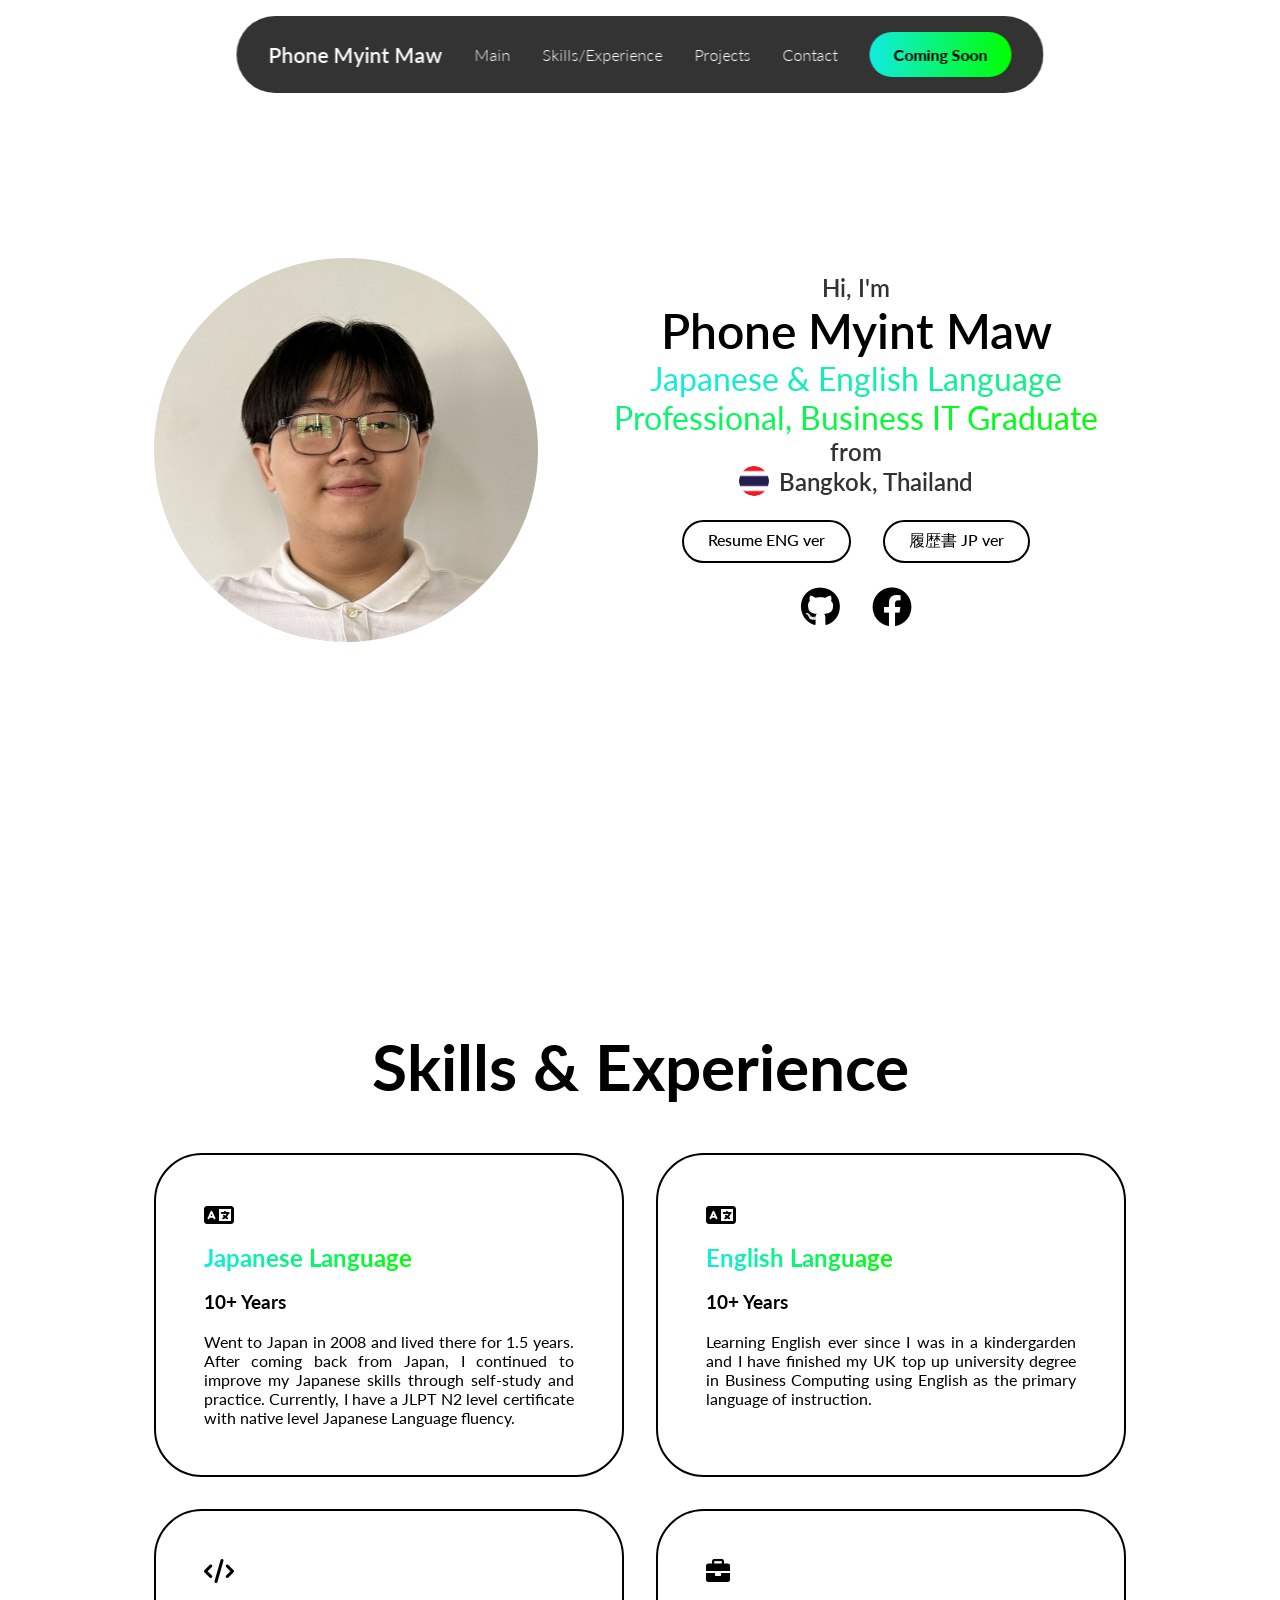
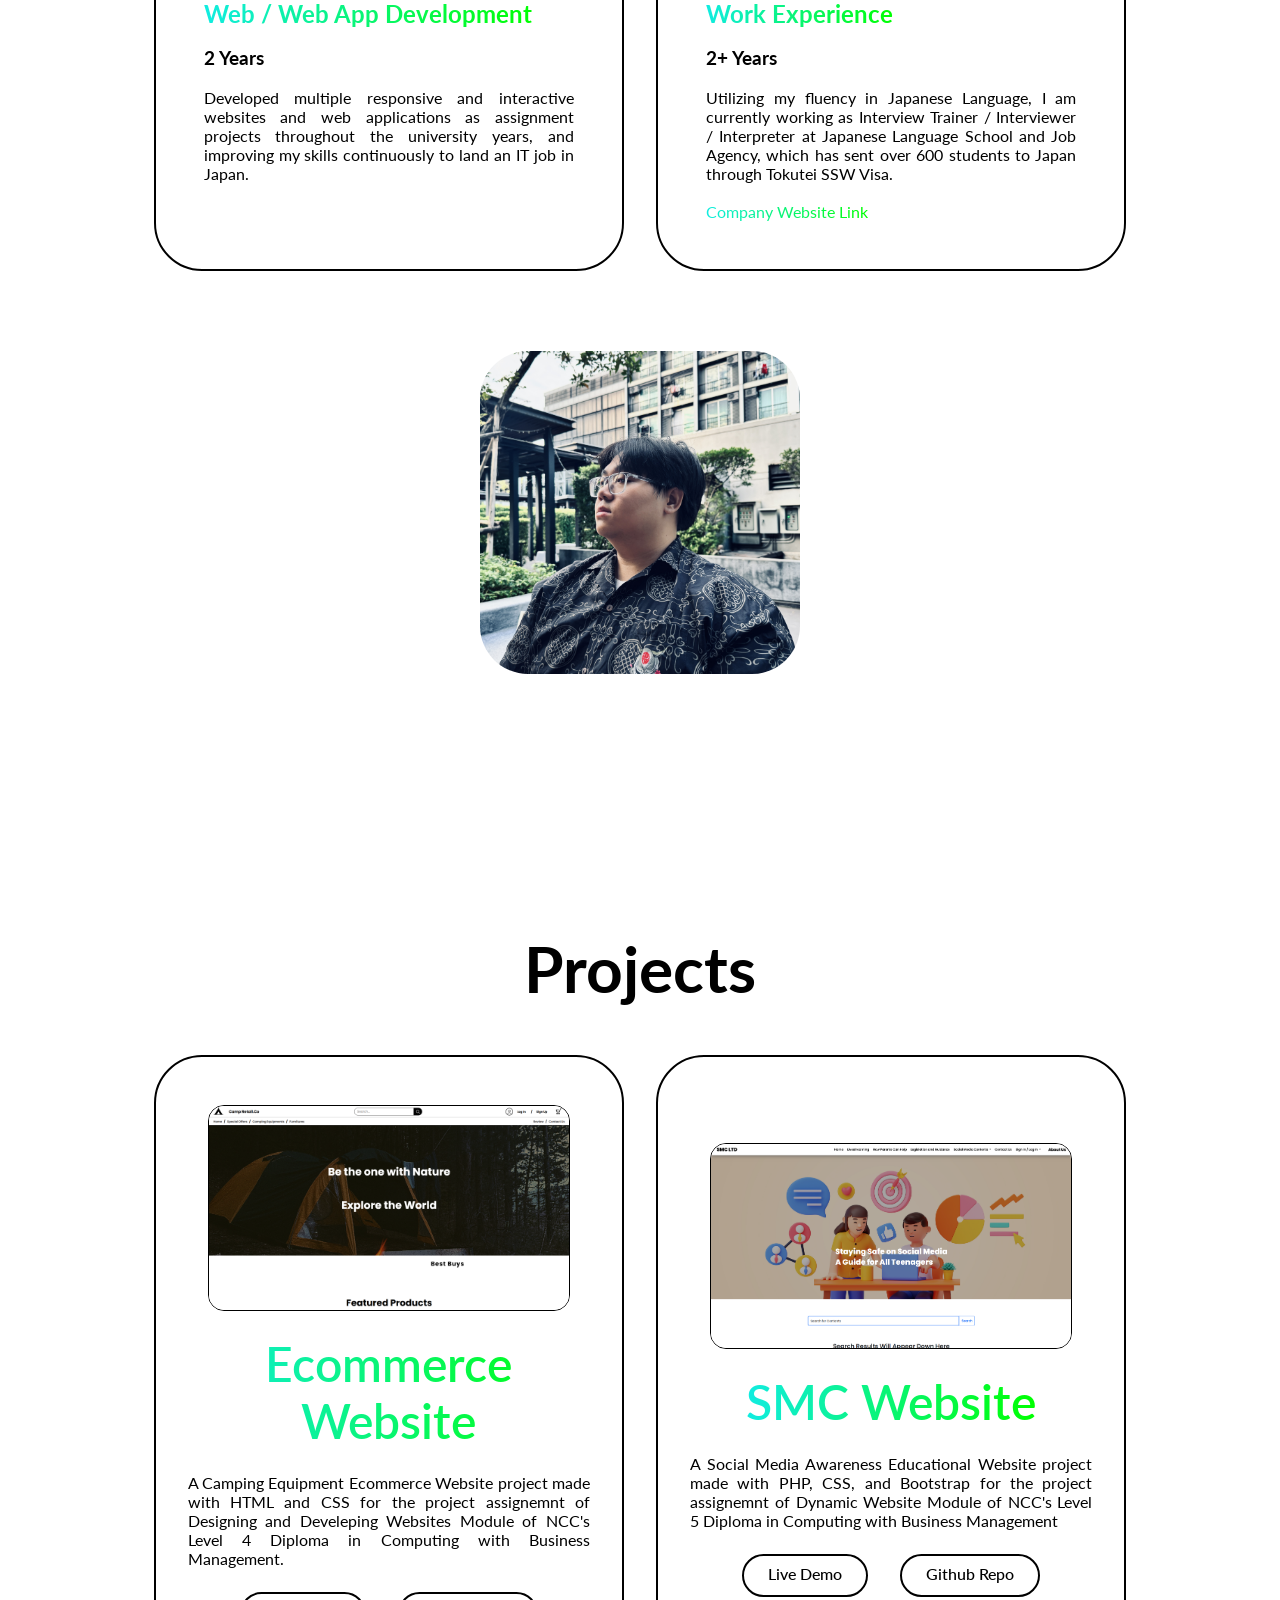
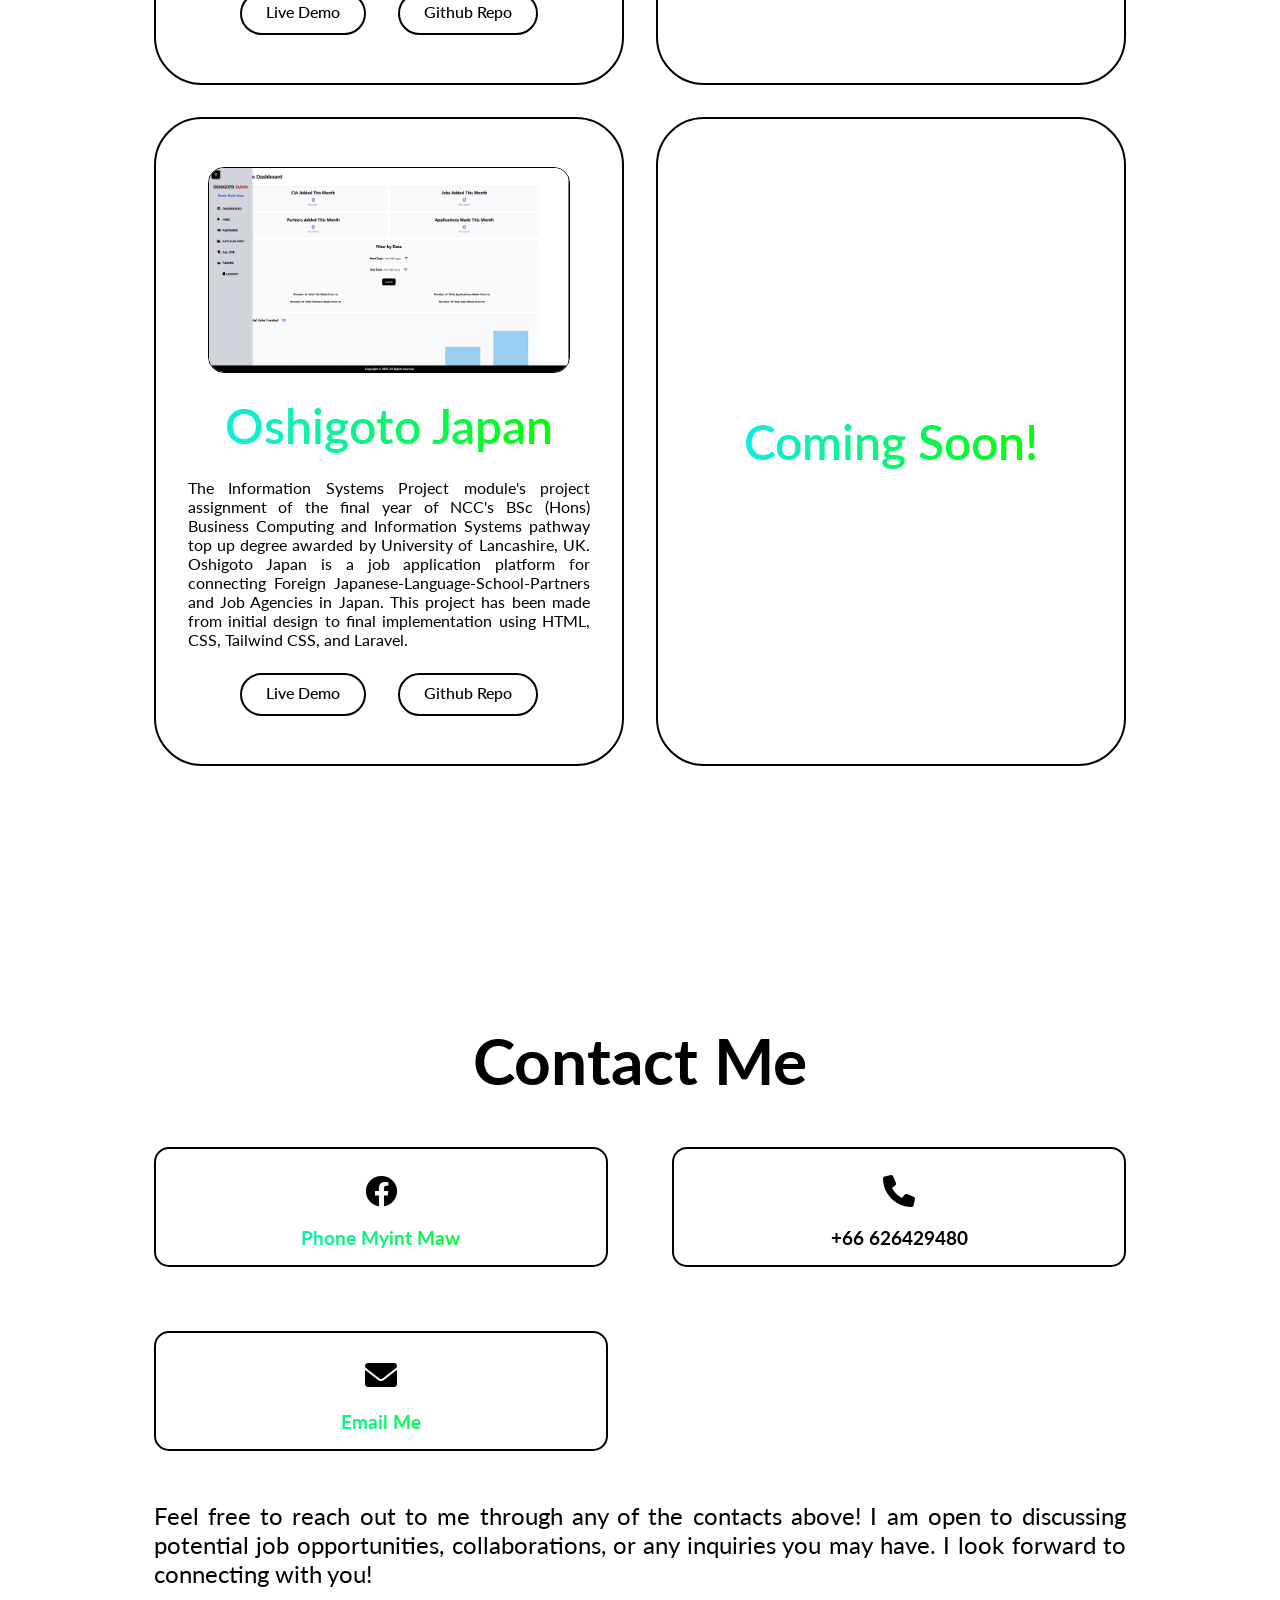
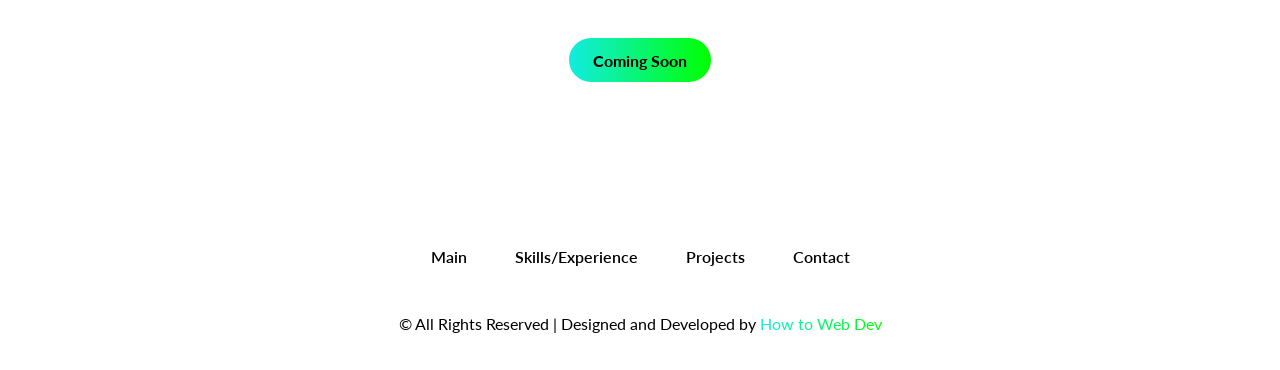
==== index.html @ 7dda53ed "new" ====
<!DOCTYPE html>
<html lang="en">

<head>
    <meta charset="UTF-8">
    <meta name="viewport" content="width=device-width, initial-scale=1.0">
    <title>Phone Myint Maw's Portfolio</title>
    <link rel="preconnect" href="https://fonts.googleapis.com">
    <link rel="preconnect" href="https://fonts.gstatic.com" crossorigin>
    <link
        href="https://fonts.googleapis.com/css2?family=Lato:ital,wght@0,100;0,300;0,400;0,700;0,900;1,100;1,300;1,400;1,700;1,900&display=swap"
        rel="stylesheet">
    <link rel="stylesheet" href="styles.css">
    <link rel="stylesheet" href="https://cdnjs.cloudflare.com/ajax/libs/font-awesome/6.0.0-beta3/css/all.min.css">
</head>

<body>

    <header class="header">
        <a href="" class="logo"><span>Phone Myint Maw</span></a>

        <ul class="nav-link">
            <li><a href="#main">Main</a></li>
            <li><a href="#experience">Skills/Experience</a></li>
            <li><a href="#projects">Projects</a></li>
            <li><a href="#contact">Contact</a></li>
        </ul>

        <i class="fa-solid fa-bars" id="menu-icon"></i>
        <button class="visit-btn">Coming Soon</button> <!-- Website Button -->
    </header>

    <section id="main" class="about">
        <div class="about-container">
            <img src="images/profile 1.JPEG" alt="">
            <div class="info-box">
                <div class="text">
                    <h3>Hi, I'm</h3>
                    <h1>Phone Myint Maw</h1>
                    <span>Japanese & English Language Professional, Business IT Graduate</span>
                    <h3>from</h3>
                    <div class="location">
                        <img src="images/thai flag.png" alt="Thai Flag">
                        <h3>Bangkok, Thailand</h3>
                    </div>
                </div>

                <div class="btn-group">
                    <a href="/resume/Phone Myint Maw CV ENG.pdf" target="_blank">
                        <div class="btn">Resume ENG ver</div>
                    </a>

                    <a href="/resume/Phone Myint Maw CV JP.pdf" target="_blank">
                        <div class="btn">履歴書 JP ver</div>
                    </a>
                </div>

                <div class="socials">
                    <a href="https://github.com/PhoneMyintMaw" target="_blank"><i class="fa-brands fa-github"></i></a>
                    <a href="https://www.facebook.com/phone.myint.maw" target="_blank"><i
                            class="fa-brands fa-facebook"></i></a>
                </div>
            </div>
        </div>
    </section>

    <section id="experience" class="experience">
        <h2 class="section-title">
            Skills & Experience
        </h2>
        <div class="experience-info">

            <div class="grid">
                <div class="grid-card">
                    <i class="fa-solid fa-language"></i>
                    <span>Japanese Language</span><br>
                    <h3>10+ Years</h3><br>
                    <p>Went to Japan in 2008 and lived there for 1.5 years. After coming back from Japan, I continued to
                        improve my Japanese skills through self-study and practice. Currently, I have a JLPT N2 level
                        certificate with native level Japanese Language fluency.</p>
                </div>
                <div class="grid-card">
                    <i class="fa-solid fa-language"></i>
                    <span>English Language</span><br>
                    <h3>10+ Years</h3><br>
                    <p>Learning English ever since I was in a kindergarden and I have finished my UK top up university
                        degree
                        in Business Computing using English as the primary language of instruction.</p>
                </div>
                <div class="grid-card">
                    <i class="fa-solid fa-code"></i>
                    <span>Web / Web App Development</span><br>
                    <h3>2 Years</h3><br>
                    <p>Developed multiple responsive and interactive websites and web applications as assignment
                        projects throughout the university years, and improving my skills continuously to land an IT job
                        in Japan.</p>
                </div>
                <div class="grid-card">
                    <i class="fa-solid fa-briefcase"></i>
                    <span>Work Experience</span><br>
                    <h3>2+ Years</h3><br>
                    <p> Utilizing my fluency in Japanese Language, I am currently working as Interview
                        Trainer / Interviewer / Interpreter at Japanese Language School and Job Agency, which has sent
                        over 600 students to Japan through Tokutei SSW Visa. <br><br>
                        <a class="link-gradient" href="https://jmts-mm.com/en/profile-e/staff-e/"
                            target="_blank">Company Website Link</a>
                    </p>
                </div>

            </div>


            <img src="images/profile 2.JPEG" alt="">


        </div>
    </section>

    <section id="projects" class="projects">
        <h2 class="section-title">
            Projects
        </h2>

        <div class="project-grid">
            <div class="project-card">
                <img src="images/websites/L4DCBM.png" alt="L4 DCBM Project">
                <h3>Ecommerce Website</h3>
                <p>
                    A Camping Equipment Ecommerce Website project made with HTML and CSS for the project assignemnt
                    of Designing and Develeping Websites Module of NCC's Level 4 Diploma in Computing with Business
                    Management.
                </p>
                <div class="btn-group">
                    <a class="btn" href="/camping" target="_blank">Live Demo</a>
                    <a class="btn link-black" href="https://github.com/PhonemyintMaw/SFU-L4-Camping-Equipment.git"
                        target="_blank">Github Repo</a>
                </div>
            </div>
            <div class="project-card">
                <img src="images/websites/L5DCBM.png" alt="">
                <h3>SMC Website</h3>
                <p>A Social Media Awareness Educational Website project made with PHP, CSS, and Bootstrap for the
                    project
                    assignemnt of Dynamic Website Module of NCC's Level 5 Diploma in Computing with
                    Business
                    Management</p>
                <div class="btn-group">
                    <a class="btn" href="/smc" target="_blank">Live Demo</a>
                    <a class="btn link-black" href="https://github.com/PhonemyintMaw/SFU-L5-SMC.git"
                        target="_blank">Github
                        Repo</a>
                </div>
            </div>
            <div class="project-card">
                <img src="images/websites/UCLANL61.png" alt="">
                <h3>Oshigoto Japan</h3>
                <p>The Information Systems Project module's project assignment of the final year of NCC's BSc (Hons)
                    Business Computing
                    and
                    Information Systems pathway top up
                    degree awarded by University of Lancashire, UK.
                    Oshigoto Japan is a job application platform for connecting Foreign
                    Japanese-Language-School-Partners and Job
                    Agencies in Japan.
                    This project has been made from initial design to
                    final implementation using HTML, CSS, Tailwind CSS, and Laravel.</p>
                <div class="btn-group">
                    <a class="btn" href="/oshigoto" target="_blank">Live Demo</a>
                    <a class="btn link-black" href="https://github.com/PhonemyintMaw/UCLAN-L6-Laravel---Oshigoto.git"
                        target="_blank">Github Repo</a>
                </div>
            </div>


            <!-- Placeholder for future projects -->
            <div class="project-card">
                <h3>Coming Soon!</h3>

            </div>
        </div>

    </section>



    <section id="contact" class="contact">

        <h2 class="section-title">Contact Me</h2>

        <div class="contact-section">

            <a class="contact-card" href="https://www.facebook.com/phone.myint.maw" target="_blank">
                <div class="contact-card-upper">
                    <i class="fa-brands fa-facebook"></i>
                </div>

                <div class="link-gradient contact-card-lower">
                    <h3>Phone Myint Maw</h3>
                </div>
            </a>

            <div class="contact-card">
                <div class="contact-card-upper">
                    <i class="fa-solid fa-phone "></i>
                </div>
                <div class="contact-card-lower">
                    <h3>+66 626429480</h3>
                </div>
            </div>

            <a class="contact-card" href="email.html">
                <div>
                    <div class="contact-card-upper">
                        <i class="fa-solid fa-envelope"></i>
                    </div>

                    <div class="link-gradient contact-card-lower">
                        <h3>Email Me</h3>
                    </div>
                </div>
            </a>

        </div>

        <div class="contact-moreinfo">

            <p>Feel free to reach out to me through any of the contacts above! I am open to discussing
                potential job opportunities, collaborations, or any inquiries you may have. I look forward to
                connecting with you!</p>

            <button class="visit-btn">Coming Soon</button> <!-- Wesite Button -->
        </div>



    </section>



    <footer>
        <ul>
            <li><a href="#main">Main</a></li>
            <li><a href="#experience">Skills/Experience</a></li>
            <li><a href="#projects">Projects</a></li>
            <li><a href="#contact">Contact</a></li>
        </ul>

        <p class="copyright">
            © All Rights Reserved | Designed and Developed by
            <a class="link-gradient" href="https://youtu.be/NWZQkwXtHJo?si=r0a_pBISPK3tS9-r" target="_blank">How to Web
                Dev</a>
        </p>
    </footer>

    <script src="index.js"></script>

</body>

</html>
---- styles.css ----
* {
    margin: 0;
    padding: 0;
    font-family: lato;
    box-sizing: border-box;
    text-decoration: none;
    scroll-behavior: smooth;
    list-style: none;
}

p {
    text-align: justify;
}

/* HEAD */

header {
    position: fixed;
    top: 1rem;
    left: 50%;
    transform: translateX(-50%);
    display: flex;
    align-items: center;
    gap: 5rem;
    justify-content: center;
    background-color: rgba(0, 0, 0, 0.8);
    backdrop-filter: blur(8px);
    color: white;
    padding: 0.5rem 1.5rem;
    border-radius: 3rem;
    z-index: 1000;
}

.logo {
    color: white;
    font-size: 1.3rem;
    font-weight: 600;
    text-wrap: nowrap;
    transition: 0.3s ease-in-out;
}

.logo:hover {
    transform: scale(1.1);
}

.nav-link {
    display: flex;
    gap: 2rem;
}

ul li a {
    position: relative;
    color: white;
    font-weight: 300;
}

ul li a::before {
    position: absolute;
    content: ' ';
    width: 0;
    left: 0;
    height: 5px;
    top: 25px;
    border-radius: 1rem;
    transition: 0.3s ease-in-out;
    background: linear-gradient(to right, rgb(17, 236, 225), rgb(0, 255, 0));
}

ul li a:hover::before {
    width: 100%;
}

.visit-btn {
    background: linear-gradient(to right, rgb(17, 236, 225), rgb(0, 255, 0));
    color: rgb(0, 0, 0);
    padding: 0.8rem 1.5rem;
    border-radius: 3rem;
    font-weight: bold;
    border: none;
    font-size: 1rem;
    cursor: pointer;
    text-wrap: nowrap;
    transition: 0.3s ease-in-out;
}

.visit-btn:hover {
    background: linear-gradient(to right, rgb(0, 255, 0), rgb(17, 236, 225));
    transform: scale(1.03);
}

#menu-icon {
    font-size: 2rem;
    display: none;
}

/* SECTIONS */

section {
    min-height: 100vh;
    padding: 8rem 12%;
    width: 100%;
    position: relative;
}

.about {
    display: flex;
    align-items: center;
    justify-content: center;
}

.about .about-container {
    display: flex;
    align-items: center;
    justify-content: center;
    gap: 10rem;
}

.about img {
    width: 30vw;
    border-radius: 50%;
}

.info-box {
    display: flex;
    flex-direction: column;
    text-align: center;
    align-items: center;
    justify-content: center;
    gap: 1.5rem;
}

.info-box h3 {
    font-size: 1.5rem;
    font-weight: 600;
    opacity: 0.8;
}

.info-box h1 {
    font-size: 3rem;
    font-weight: 600;
}

.info-box span {
    background: linear-gradient(to right, rgb(17, 236, 225), rgb(0, 255, 0));
    background-clip: text;
    color: transparent;
    font-size: 2rem;
}

.btn-group {
    display: flex;
    gap: 2rem;
    align-items: center;
}

.btn {
    color: black;
    border-radius: 3rem;
    padding: 0.5rem 1.5rem;
    border: 2px solid rgb(0, 0, 0);
    cursor: pointer;
    font-weight: 500;
    text-wrap: nowrap;
    transition: 0.2s ease-in-out;
    height: 43px;
}

.btn:hover {
    background-color: black;
    color: white;
}

.socials {
    display: flex;
    gap: 2rem;
}

.socials a {
    color: black;
}

.socials i {
    font-size: 2.5rem;
    cursor: pointer;
    transition: 0.2s ease-in-out;
}

.socials i:hover {
    transform: scale(1.2);
}

.section-title {
    text-align: center;
    font-size: 4rem;
    font-weight: bold;
    margin-bottom: 3rem;
}

.experience-info {
    display: flex;
    align-items: center;
    justify-content: center;
    gap: 5rem;
}

.experience img {
    width: 25vw;
    border-radius: 3rem;
}

.grid {
    display: grid;
    grid-template-columns: repeat(2, 1fr);
    gap: 2rem;
}

.grid-card {
    border: 2px solid black;
    border-radius: 3rem;
    padding: 3rem;
    display: flex;
    flex-direction: column;
    align-items: baseline;
    justify-content: left;
    cursor: pointer;
    transition: 0.3s ease-in-out;
}

.grid-card:hover {
    transform: scale(1.02);
    background-color: black;
    color: white;
}

.grid-card i {
    font-size: 1.5rem;
    margin-bottom: 1rem;
}

.grid-card span {
    font-size: 1.5rem;
    font-weight: bold;
    background: linear-gradient(to right, rgb(17, 236, 225), rgb(0, 255, 0));
    background-clip: text;
    color: transparent;
}

/* Projects */

.link-black {
    color: black;
}

.project-grid {
    display: grid;
    grid-template-columns: repeat(auto-fit, minmax(400px, 1fr));
    gap: 2rem;
}

.project-card {
    padding: 3rem 2rem;
    display: flex;
    flex-direction: column;
    align-items: center;
    justify-content: center;
    text-align: center;
    gap: 1.5rem;
    border: 2px solid black;
    border-radius: 3rem;
    cursor: pointer;
    transition: 0.3s ease-in-out;
}

.project-card:hover,
.contact-card:hover {
    transform: translateY(-10px) scale(1.02);
    background-color: black;
    color: white;
}

.project-card img {
    width: 21vw;
    border-radius: 1rem;
    border: 1px solid black;
    transition: 0.3s ease-in-out;
}

.project-card .btn {
    color: black;
}

.project-card:hover .btn,
.project-card:hover .btn-group a {
    border: 2px solid white;
    color: white;
}

.project-card:hover .btn:hover,
.project-card:hover .btn-group a:hover {
    border: 2px solid white;
    background-color: white;
    color: black;
}

.project-card:hover img:hover {
    transform: scale(1.1);
}

.project-card h3 {
    font-size: 3rem;
    font-weight: 600;
    background: linear-gradient(to right, rgb(17, 236, 225), rgb(0, 255, 0));
    background-clip: text;
    color: transparent;
}

/* Contact */

.contact-section {
    display: grid;
    grid-template-columns: repeat(auto-fit, minmax(300px, 1fr));
    align-items: center;
    justify-content: center;
    gap: 4rem;
    margin-bottom: 50px;
}

.contact-card {
    border: 2px solid black;
    border-radius: 15px;
    padding: 1rem 4rem;
    cursor: pointer;
    transition: 0.3s ease-in-out;
    color: black;
}

.contact-card i {
    font-size: 2rem;
    padding: 10px;
    margin-bottom: 10px;

}

.contact-card a:hover {
    text-decoration: none;
}

.contact-card-upper,
.contact-card-lower {
    display: flex;
    align-items: center;
    justify-content: center;
    gap: 10px;
}

.contact-moreinfo {
    display: flex;
    flex-direction: column;
    justify-content: center;
    align-items: center;
    font-size: 1.5rem;
}

.contact-moreinfo p {
    margin-bottom: 50px;
}

.location {
    display: flex;
    align-items: center;
    justify-content: center;
    gap: 10px;
}

.location img {
    width: 30px;
}

/* FOOTER */

footer {
    bottom: 0;
    left: 0;
    height: 10rem;
    width: 100%;
    display: flex;
    flex-direction: column;
    gap: 1rem;
    align-items: center;
    justify-content: center;
}

footer ul {
    display: flex;
    gap: 3rem;
    align-items: center;
}

footer ul li a {
    color: black;
    font-weight: 600;
}

.copyright {
    font-size: 300;
    margin-top: 2rem;
}

.project-card a {
    color: black
}

.link-gradient {
    background: linear-gradient(to right, rgb(17, 236, 225), rgb(0, 255, 0));
    background-clip: text;
    color: transparent;
}

.link-gradient:hover {
    text-decoration: underline;
}

/* SCROLLBAR */

::-webkit-scrollbar {
    width: 20px;
}

::-webkit-scrollbar-thumb {
    background: linear-gradient(to bottom, rgb(17, 236, 225), rgb(0, 255, 0));
}



/* Responsiveness */

@media (max-width: 1280px) {
    header {
        padding: 1rem 2rem;
        gap: 2rem;
    }

    .about .about-container {
        gap: 3rem;
    }

    .experience-info {
        flex-direction: column;
    }

    .input-box input {
        padding: 2rem 5rem;
        font-size: 2.5rem;
    }

    .input input::placeholder {
        font-size: 2.5rem;
    }

    .input-box i {
        font-size: 2.5rem;
    }

    .project-card img {
        width: 90%;

    }
}

@media (max-width: 768px) {
    header {
        gap: 1rem;
        padding: 1rem 1rem;
    }

    header .logo {
        font-size: 1rem;
    }

    header .visit-btn {
        display: none;
    }

    .about-container {
        flex-direction: column;
    }

    .input-box input {
        padding: 1rem 2rem;
        font-size: 2rem;
    }

    .input-box input::placeholder {
        font-size: 1.5rem;
    }

    .input-box i {
        display: none;
    }

    .grid {
        grid-template-columns: repeat(1, 1fr);
    }

    .experience-info img {
        width: 70vw;
    }
}

@media (max-width: 600px) {
    header #menu-icon {
        display: block;
    }

    .nav-link {
        position: absolute;
        top: 100%;
        margin-top: 1rem;
        width: 100%;
        padding: 1rem;
        color: white;
        display: flex;
        flex-direction: column;
        text-align: center;
        background: rgba(0, 0, 0, 0.9);
        border-radius: 3rem;
        display: none;
    }

    .nav-link li {
        margin-top: 1.5rem;
        padding: 1rem;
    }

    .active {
        display: block;
    }

    header {
        padding: 1rem 5rem;
    }

    header .logo {
        font-size: 1.5rem;
    }

    .about-container img {
        width: 80vw;
    }

    .input-box input {
        padding: 0.5rem 3rem;
        width: 80%;
        font-size: 1.5rem;
    }

    .input-box input::placeholder {
        font-size: 1.5rem;
    }

    footer ul {
        gap: 1rem;
    }
}
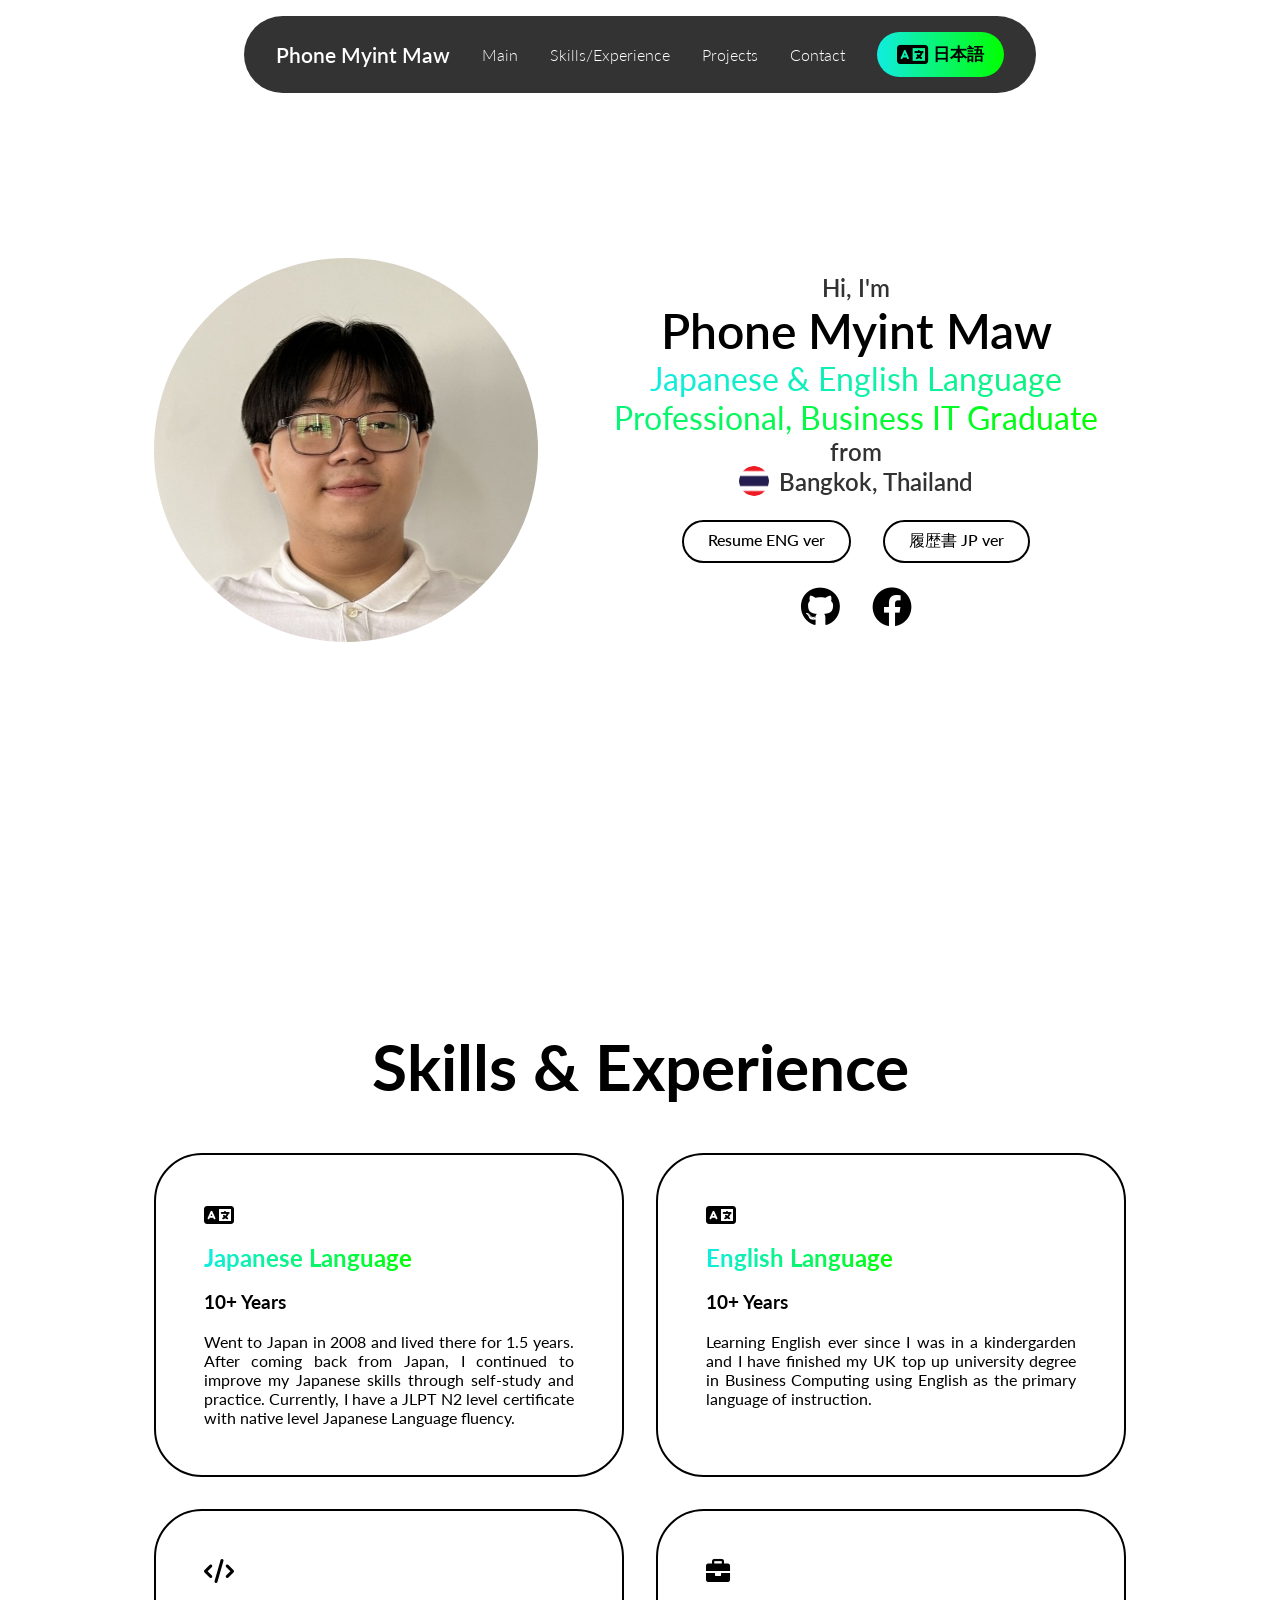
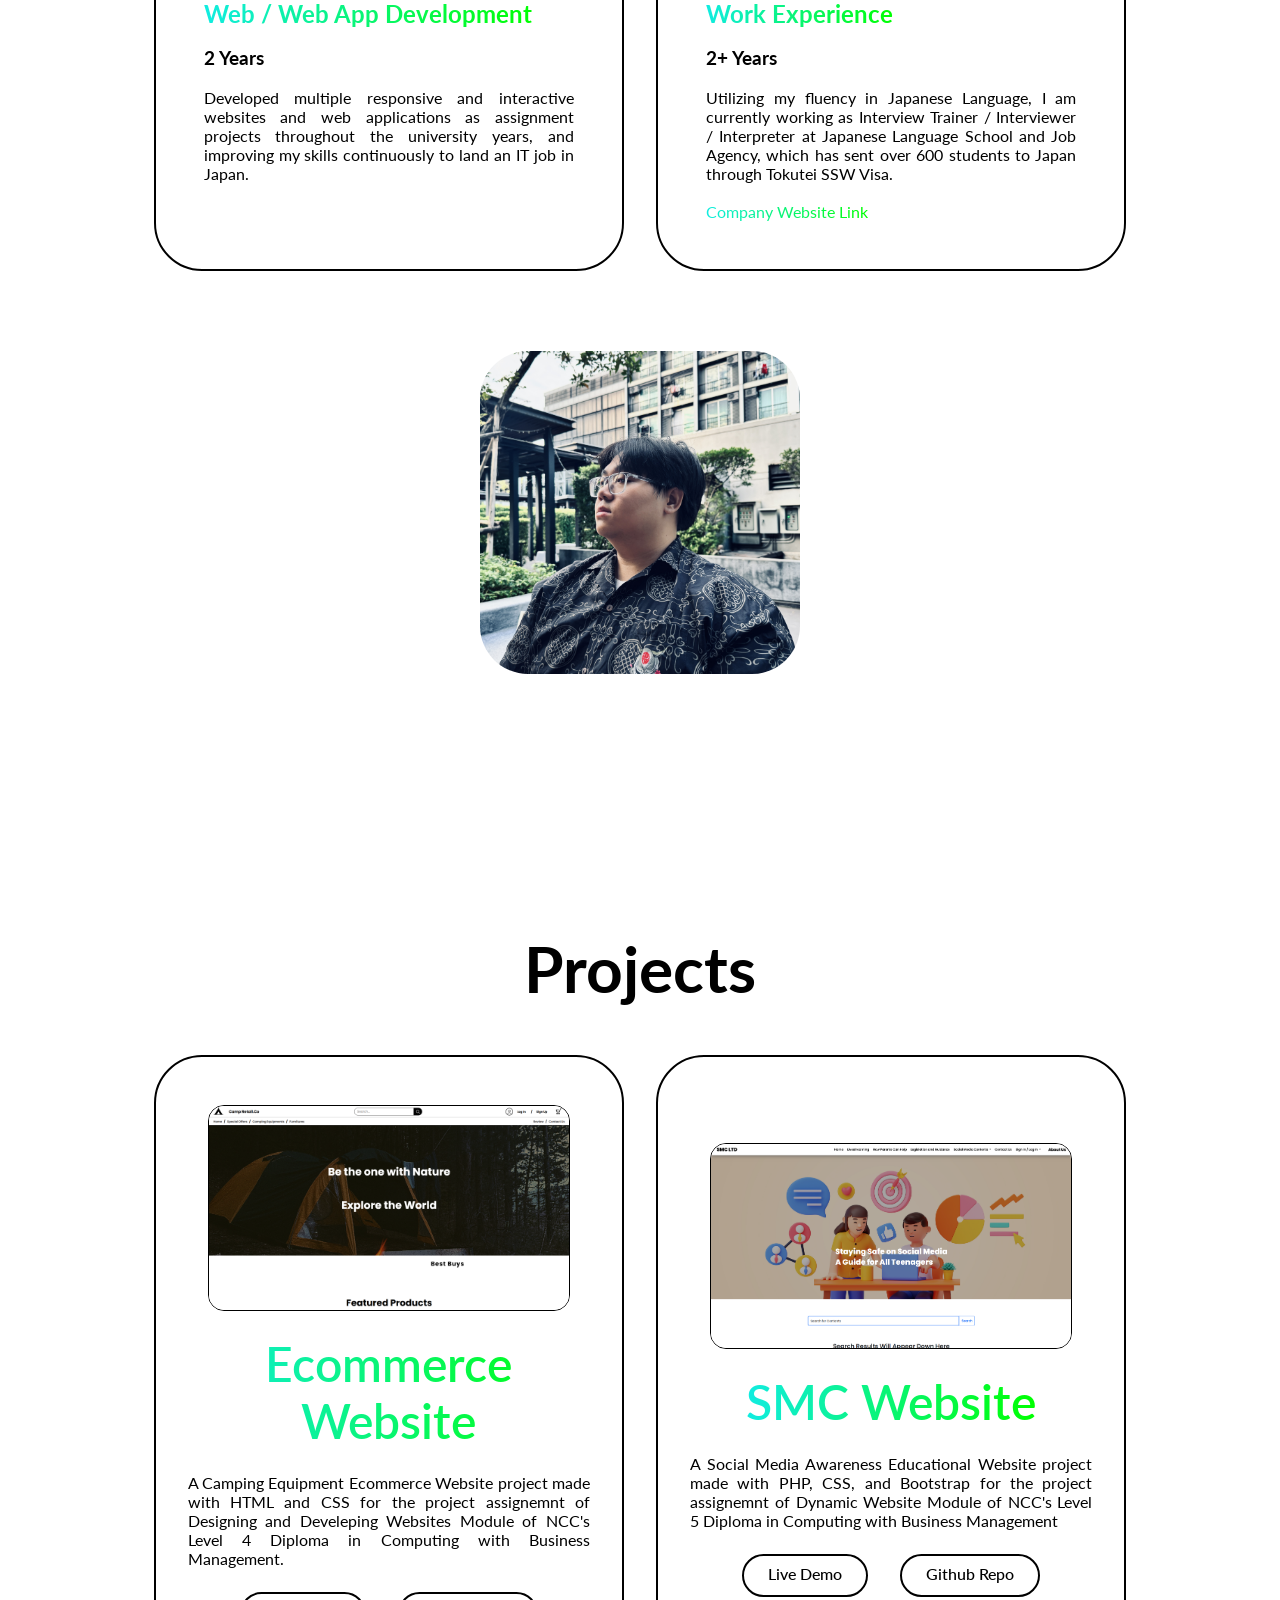
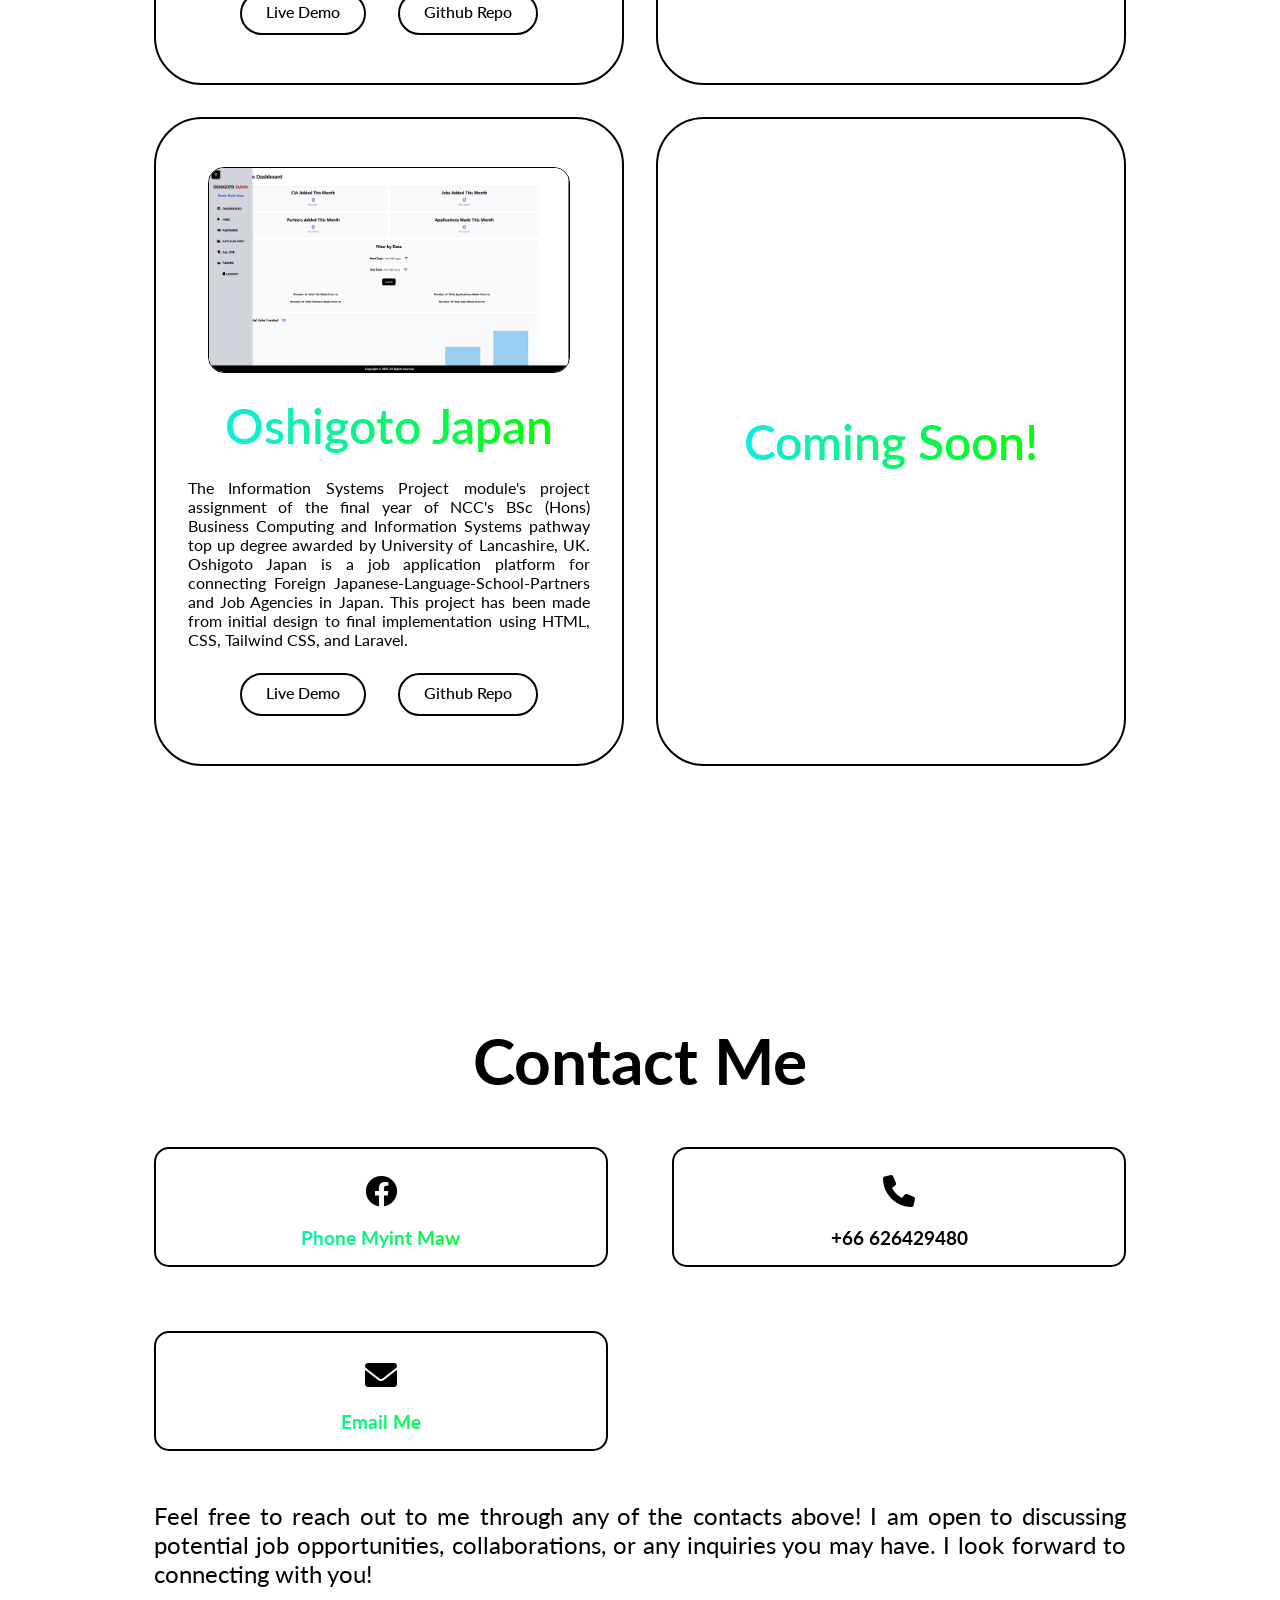
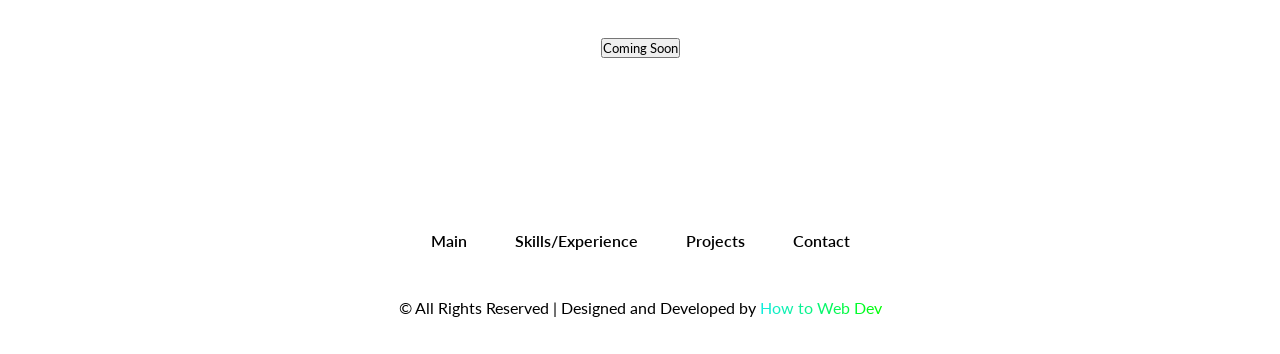
==== commit 7cd0993b: "new" ====
--- a/index.html
+++ b/index.html
@@ -10,7 +10,7 @@
     <link
         href="https://fonts.googleapis.com/css2?family=Lato:ital,wght@0,100;0,300;0,400;0,700;0,900;1,100;1,300;1,400;1,700;1,900&display=swap"
         rel="stylesheet">
-    <link rel="stylesheet" href="styles.css">
+    <link rel="stylesheet" href="/css/styles.css">
     <link rel="stylesheet" href="https://cdnjs.cloudflare.com/ajax/libs/font-awesome/6.0.0-beta3/css/all.min.css">
 </head>
 
@@ -20,19 +20,22 @@
         <a href="" class="logo"><span>Phone Myint Maw</span></a>
 
         <ul class="nav-link">
+
             <li><a href="#main">Main</a></li>
             <li><a href="#experience">Skills/Experience</a></li>
             <li><a href="#projects">Projects</a></li>
             <li><a href="#contact">Contact</a></li>
+            <li><button class="lang-btn lang-switch"><i class="fa-solid fa-language"><span>日本語</span></i></button></li>
+
         </ul>
 
         <i class="fa-solid fa-bars" id="menu-icon"></i>
-        <button class="visit-btn">Coming Soon</button> <!-- Website Button -->
+
     </header>
 
     <section id="main" class="about">
         <div class="about-container">
-            <img src="images/profile 1.JPEG" alt="">
+            <img class="profile" src="images/profile 1.JPEG" alt="">
             <div class="info-box">
                 <div class="text">
                     <h3>Hi, I'm</h3>
--- a/css/styles.css
+++ b/css/styles.css
@@ -0,0 +1,578 @@
+* {
+    margin: 0;
+    padding: 0;
+    font-family: lato;
+    box-sizing: border-box;
+    text-decoration: none;
+    scroll-behavior: smooth;
+    list-style: none;
+}
+
+p {
+    text-align: justify;
+}
+
+/* HEAD */
+
+header {
+    position: fixed;
+    top: 1rem;
+    left: 50%;
+    transform: translateX(-50%);
+    display: flex;
+    align-items: center;
+    gap: 5rem;
+    justify-content: center;
+    background-color: rgba(0, 0, 0, 0.8);
+    backdrop-filter: blur(8px);
+    color: white;
+    padding: 0.5rem 1.5rem;
+    border-radius: 3rem;
+    z-index: 1000;
+}
+
+.logo {
+    color: white;
+    font-size: 1.3rem;
+    font-weight: 600;
+    text-wrap: nowrap;
+    transition: 0.3s ease-in-out;
+}
+
+.logo:hover {
+    transform: scale(1.1);
+}
+
+.nav-link {
+    display: flex;
+    align-items: center;
+    gap: 2rem;
+}
+
+ul li a {
+    position: relative;
+    color: white;
+    font-weight: 300;
+}
+
+ul li a::before {
+    position: absolute;
+    content: ' ';
+    width: 0;
+    left: 0;
+    height: 5px;
+    top: 25px;
+    border-radius: 1rem;
+    transition: 0.3s ease-in-out;
+    background: linear-gradient(to right, rgb(17, 236, 225), rgb(0, 255, 0));
+}
+
+ul li a:hover::before {
+    width: 100%;
+}
+
+.lang-btn {
+    background: linear-gradient(to right, rgb(17, 236, 225), rgb(0, 255, 0));
+    color: rgb(0, 0, 0);
+    padding: 10px 20px;
+    border-radius: 3rem;
+    font-weight: bold;
+    border: none;
+    font-size: 1rem;
+    cursor: pointer;
+    text-wrap: nowrap;
+    transition: 0.3s ease-in-out;
+}
+
+.lang-btn:hover {
+    background: linear-gradient(to right, rgb(0, 255, 0), rgb(17, 236, 225));
+    transform: scale(1.03);
+}
+
+.lang-btn i {
+    font-size: 25px;
+    display: flex;
+    align-items: center;
+}
+
+.lang-btn i span {
+    margin-left: 5px;
+    font-size: 17px;
+}
+
+#menu-icon {
+    font-size: 2rem;
+    display: none;
+}
+
+/* SECTIONS */
+
+section {
+    min-height: 100vh;
+    padding: 8rem 12%;
+    width: 100%;
+    position: relative;
+}
+
+.about {
+    display: flex;
+    align-items: center;
+    justify-content: center;
+}
+
+.about .about-container {
+    display: flex;
+    align-items: center;
+    justify-content: center;
+    gap: 10rem;
+}
+
+.about img {
+    width: 30vw;
+    border-radius: 50%;
+}
+
+.info-box {
+    display: flex;
+    flex-direction: column;
+    text-align: center;
+    align-items: center;
+    justify-content: center;
+    gap: 1.5rem;
+}
+
+.info-box h3 {
+    font-size: 1.5rem;
+    font-weight: 600;
+    opacity: 0.8;
+}
+
+.info-box h1 {
+    font-size: 3rem;
+    font-weight: 600;
+}
+
+.info-box span {
+    background: linear-gradient(to right, rgb(17, 236, 225), rgb(0, 255, 0));
+    background-clip: text;
+    color: transparent;
+    font-size: 2rem;
+}
+
+.btn-group {
+    display: flex;
+    gap: 2rem;
+    align-items: center;
+}
+
+.btn {
+    color: black;
+    border-radius: 3rem;
+    padding: 0.5rem 1.5rem;
+    border: 2px solid rgb(0, 0, 0);
+    cursor: pointer;
+    font-weight: 500;
+    text-wrap: nowrap;
+    transition: 0.2s ease-in-out;
+    height: 43px;
+}
+
+.btn:hover {
+    background-color: black;
+    color: white;
+}
+
+.socials {
+    display: flex;
+    gap: 2rem;
+}
+
+.socials a {
+    color: black;
+}
+
+.socials i {
+    font-size: 2.5rem;
+    cursor: pointer;
+    transition: 0.2s ease-in-out;
+}
+
+.socials i:hover {
+    transform: scale(1.2);
+}
+
+.section-title {
+    text-align: center;
+    font-size: 4rem;
+    font-weight: bold;
+    margin-bottom: 3rem;
+}
+
+.experience-info {
+    display: flex;
+    align-items: center;
+    justify-content: center;
+    gap: 5rem;
+}
+
+.experience img {
+    width: 25vw;
+    border-radius: 3rem;
+}
+
+.grid {
+    display: grid;
+    grid-template-columns: repeat(2, 1fr);
+    gap: 2rem;
+}
+
+.grid-card {
+    border: 2px solid black;
+    border-radius: 3rem;
+    padding: 3rem;
+    display: flex;
+    flex-direction: column;
+    align-items: baseline;
+    justify-content: left;
+    cursor: pointer;
+    transition: 0.3s ease-in-out;
+}
+
+.grid-card:hover {
+    transform: scale(1.02);
+    background-color: black;
+    color: white;
+}
+
+.grid-card i {
+    font-size: 1.5rem;
+    margin-bottom: 1rem;
+}
+
+.grid-card span {
+    font-size: 1.5rem;
+    font-weight: bold;
+    background: linear-gradient(to right, rgb(17, 236, 225), rgb(0, 255, 0));
+    background-clip: text;
+    color: transparent;
+}
+
+/* Projects */
+
+.link-black {
+    color: black;
+}
+
+.project-grid {
+    display: grid;
+    grid-template-columns: repeat(auto-fit, minmax(400px, 1fr));
+    gap: 2rem;
+}
+
+.project-card {
+    padding: 3rem 2rem;
+    display: flex;
+    flex-direction: column;
+    align-items: center;
+    justify-content: center;
+    text-align: center;
+    gap: 1.5rem;
+    border: 2px solid black;
+    border-radius: 3rem;
+    cursor: pointer;
+    transition: 0.3s ease-in-out;
+}
+
+.project-card:hover,
+.contact-card:hover {
+    transform: translateY(-10px) scale(1.02);
+    background-color: black;
+    color: white;
+}
+
+.project-card img {
+    width: 21vw;
+    border-radius: 1rem;
+    border: 1px solid black;
+    transition: 0.3s ease-in-out;
+}
+
+.project-card .btn {
+    color: black;
+}
+
+.project-card:hover .btn,
+.project-card:hover .btn-group a {
+    border: 2px solid white;
+    color: white;
+}
+
+.project-card:hover .btn:hover,
+.project-card:hover .btn-group a:hover {
+    border: 2px solid white;
+    background-color: white;
+    color: black;
+}
+
+.project-card:hover img:hover {
+    transform: scale(1.1);
+}
+
+.project-card h3 {
+    font-size: 3rem;
+    font-weight: 600;
+    background: linear-gradient(to right, rgb(17, 236, 225), rgb(0, 255, 0));
+    background-clip: text;
+    color: transparent;
+}
+
+/* Contact */
+
+.contact-section {
+    display: grid;
+    grid-template-columns: repeat(auto-fit, minmax(300px, 1fr));
+    align-items: center;
+    justify-content: center;
+    gap: 4rem;
+    margin-bottom: 50px;
+}
+
+.contact-card {
+    border: 2px solid black;
+    border-radius: 15px;
+    padding: 1rem 4rem;
+    cursor: pointer;
+    transition: 0.3s ease-in-out;
+    color: black;
+}
+
+.contact-card i {
+    font-size: 2rem;
+    padding: 10px;
+    margin-bottom: 10px;
+
+}
+
+.contact-card a:hover {
+    text-decoration: none;
+}
+
+.contact-card-upper,
+.contact-card-lower {
+    display: flex;
+    align-items: center;
+    justify-content: center;
+    gap: 10px;
+}
+
+.contact-moreinfo {
+    display: flex;
+    flex-direction: column;
+    justify-content: center;
+    align-items: center;
+    font-size: 1.5rem;
+}
+
+.contact-moreinfo p {
+    margin-bottom: 50px;
+}
+
+.location {
+    display: flex;
+    align-items: center;
+    justify-content: center;
+    gap: 10px;
+}
+
+.location img {
+    width: 30px;
+}
+
+/* FOOTER */
+
+footer {
+    bottom: 0;
+    left: 0;
+    height: 10rem;
+    width: 100%;
+    display: flex;
+    flex-direction: column;
+    gap: 1rem;
+    align-items: center;
+    justify-content: center;
+}
+
+footer ul {
+    display: flex;
+    gap: 3rem;
+    align-items: center;
+}
+
+footer ul li a {
+    color: black;
+    font-weight: 600;
+}
+
+.copyright {
+    font-size: 300;
+    margin-top: 2rem;
+}
+
+.project-card a {
+    color: black
+}
+
+.link-gradient {
+    background: linear-gradient(to right, rgb(17, 236, 225), rgb(0, 255, 0));
+    background-clip: text;
+    color: transparent;
+}
+
+.link-gradient:hover {
+    text-decoration: underline;
+}
+
+/* SCROLLBAR */
+
+::-webkit-scrollbar {
+    width: 20px;
+}
+
+::-webkit-scrollbar-thumb {
+    background: linear-gradient(to bottom, rgb(17, 236, 225), rgb(0, 255, 0));
+}
+
+
+
+/* Responsiveness */
+
+@media (max-width: 1280px) {
+    header {
+        padding: 1rem 2rem;
+        gap: 2rem;
+    }
+
+    .about .about-container {
+        gap: 3rem;
+    }
+
+    .experience-info {
+        flex-direction: column;
+    }
+
+    .input-box input {
+        padding: 2rem 5rem;
+        font-size: 2.5rem;
+    }
+
+    .input input::placeholder {
+        font-size: 2.5rem;
+    }
+
+    .input-box i {
+        font-size: 2.5rem;
+    }
+
+    .project-card img {
+        width: 90%;
+
+    }
+}
+
+@media (max-width: 768px) {
+    header {
+        gap: 1rem;
+        padding: 1rem 1rem;
+    }
+
+    header .logo {
+        font-size: 1rem;
+    }
+
+    header .visit-btn {
+        display: none;
+    }
+
+    .about-container {
+        flex-direction: column;
+    }
+
+    .input-box input {
+        padding: 1rem 2rem;
+        font-size: 2rem;
+    }
+
+    .input-box input::placeholder {
+        font-size: 1.5rem;
+    }
+
+    .input-box i {
+        display: none;
+    }
+
+    .grid {
+        grid-template-columns: repeat(1, 1fr);
+    }
+
+    .experience-info img {
+        width: 70vw;
+    }
+}
+
+@media (max-width: 600px) {
+    header #menu-icon {
+        display: block;
+    }
+
+    .nav-link {
+        position: absolute;
+        top: 100%;
+        margin-top: 1rem;
+        width: 100%;
+        padding: 1rem;
+        color: white;
+        display: flex;
+        flex-direction: column;
+        align-items: center;
+        justify-content: center;
+        text-align: center;
+        background: rgba(0, 0, 0, 0.9);
+        border-radius: 3rem;
+        display: none;
+    }
+
+    .nav-link li {
+        margin-top: 1.5rem;
+        padding: 1rem;
+    }
+
+    .active {
+        display: block;
+    }
+
+    header {
+        padding: 1rem 5rem;
+    }
+
+    header .logo {
+        font-size: 1.5rem;
+    }
+
+    .profile {
+        width: 80vw;
+    }
+
+    .input-box input {
+        padding: 0.5rem 3rem;
+        width: 80%;
+        font-size: 1.5rem;
+    }
+
+    .input-box input::placeholder {
+        font-size: 1.5rem;
+    }
+
+    footer ul {
+        gap: 1rem;
+    }
+}
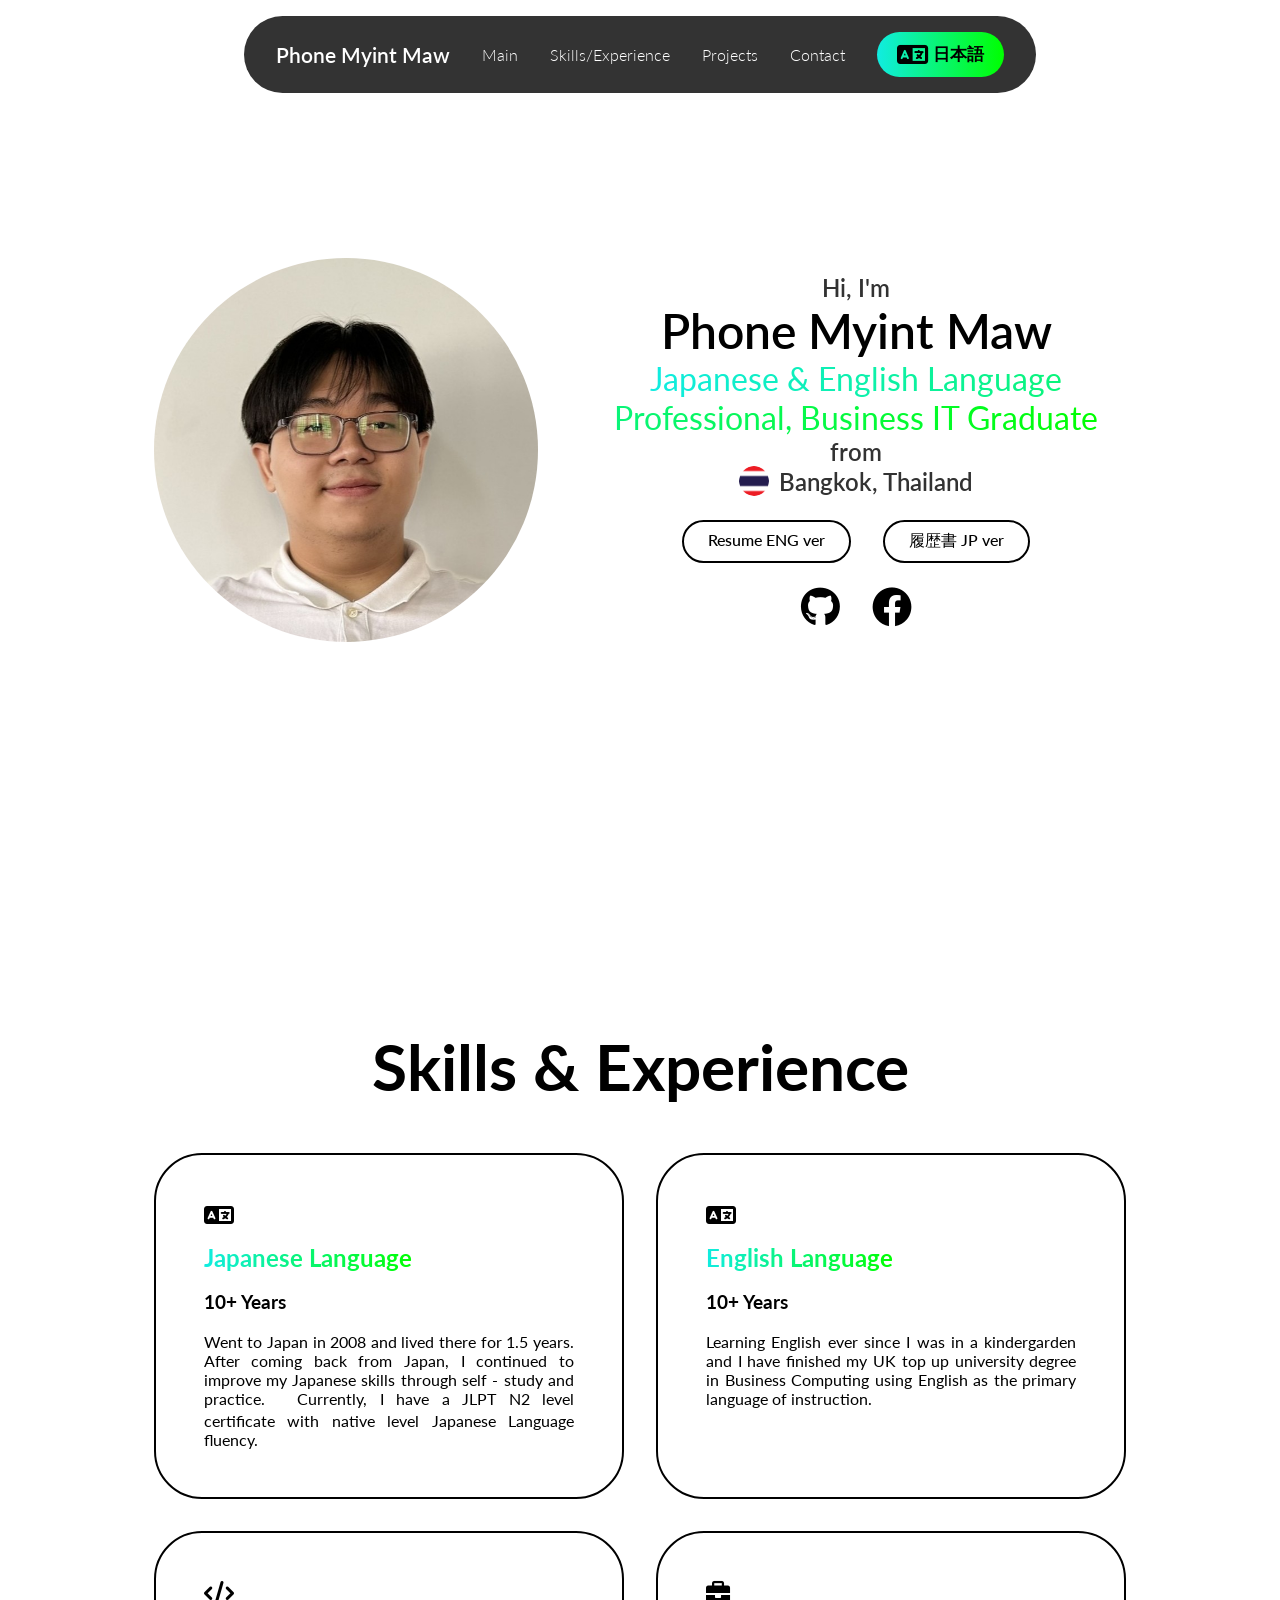
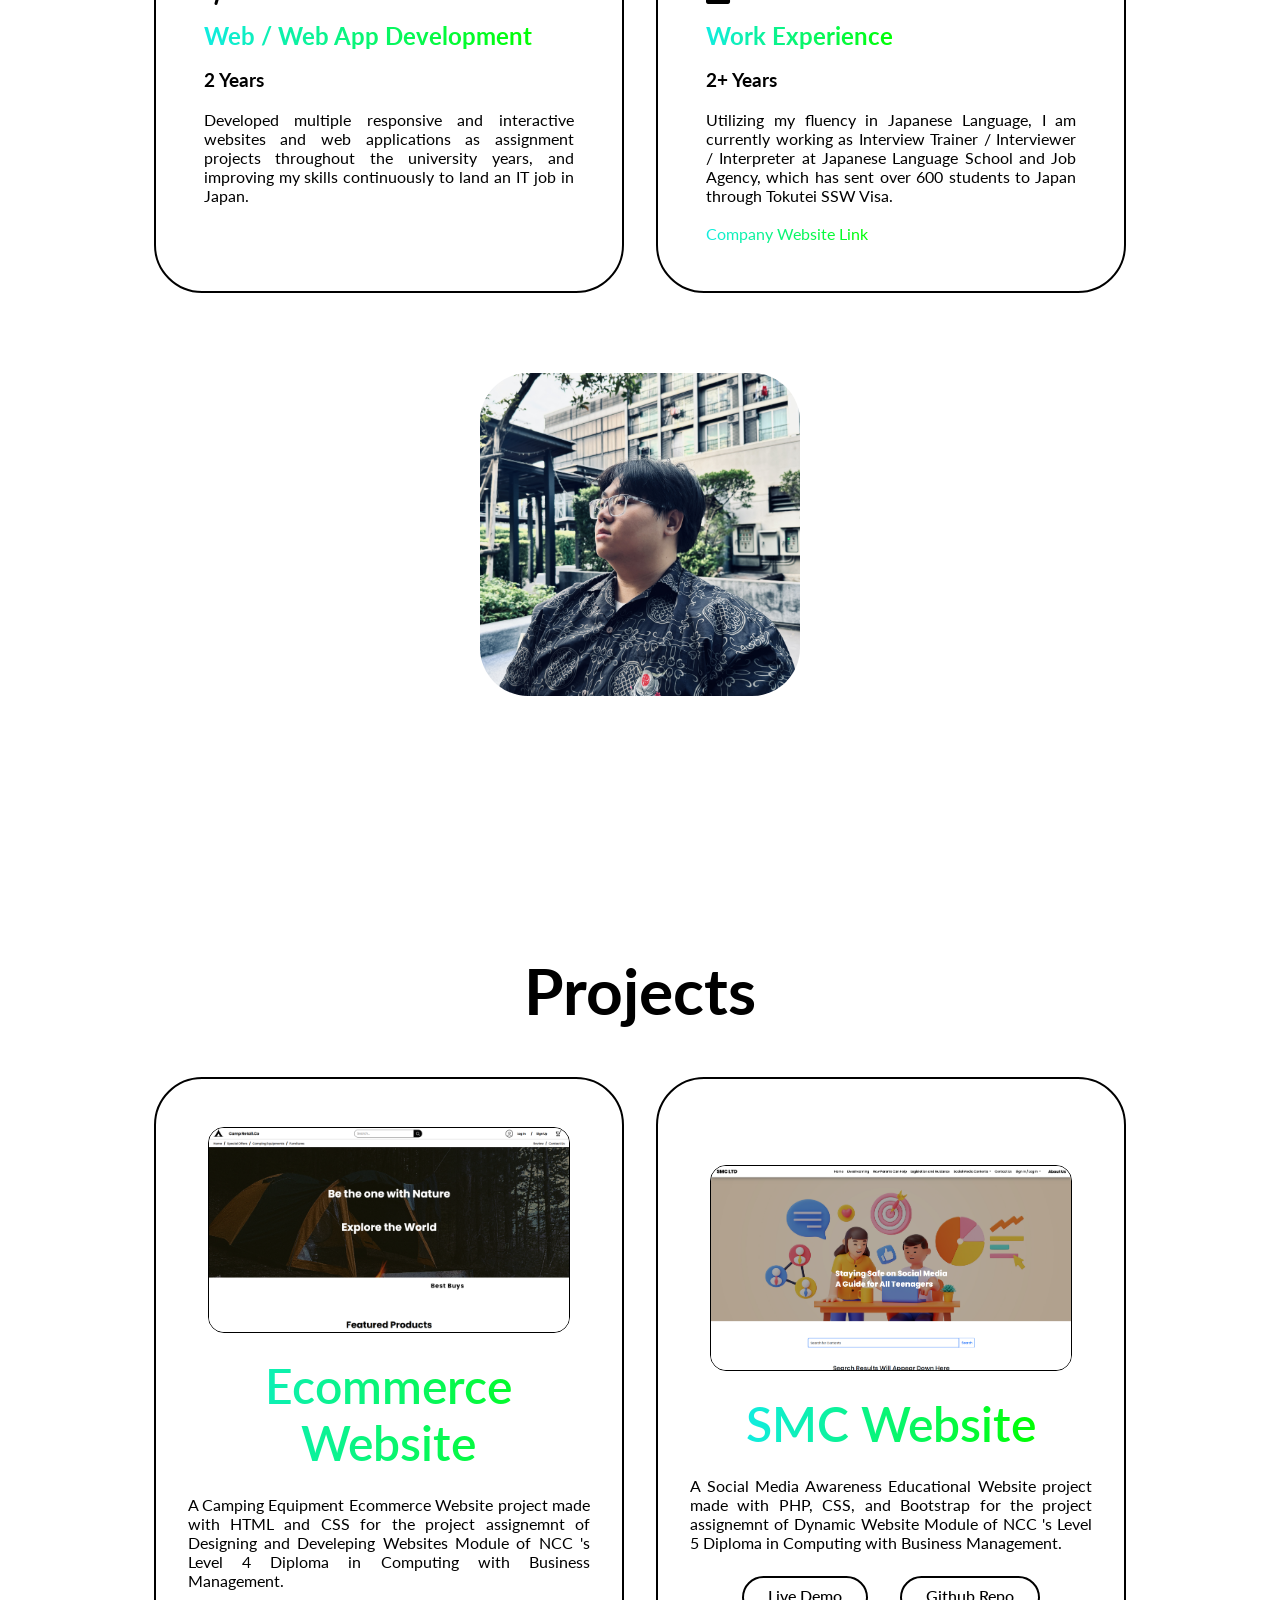
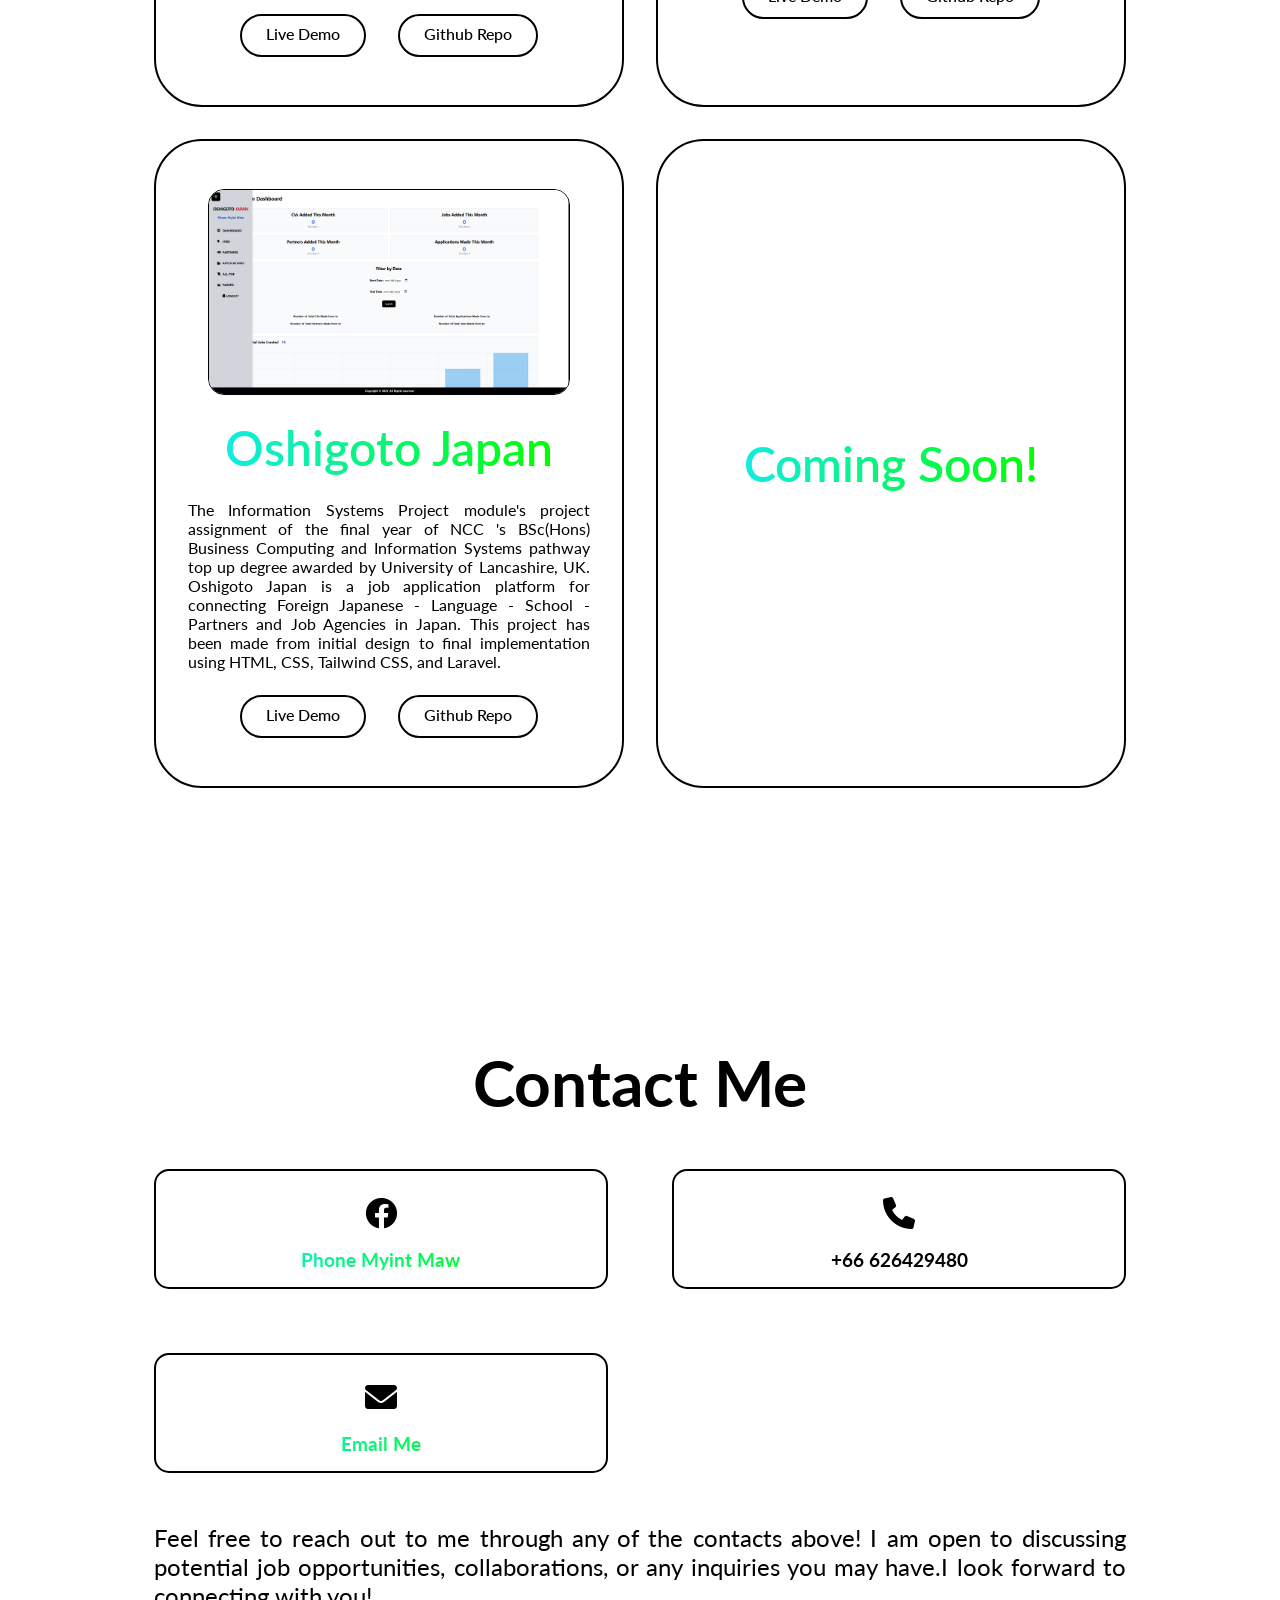
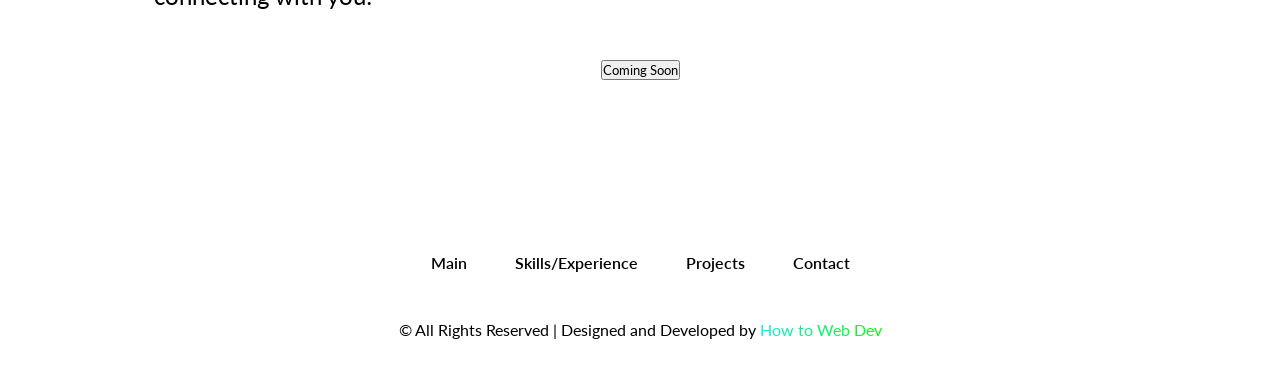
==== commit 992fff6b: "new" ====
--- a/index.html
+++ b/index.html
@@ -25,7 +25,9 @@
             <li><a href="#experience">Skills/Experience</a></li>
             <li><a href="#projects">Projects</a></li>
             <li><a href="#contact">Contact</a></li>
-            <li><button class="lang-btn lang-switch"><i class="fa-solid fa-language"><span>日本語</span></i></button></li>
+            <li><button id="lang-switch" class="lang-btn"><i class="fa-solid fa-language"><span
+                            data-lang="lang-info">日本語</span></i></button>
+            </li>
 
         </ul>
 
@@ -38,13 +40,15 @@
             <img class="profile" src="images/profile 1.JPEG" alt="">
             <div class="info-box">
                 <div class="text">
-                    <h3>Hi, I'm</h3>
-                    <h1>Phone Myint Maw</h1>
-                    <span>Japanese & English Language Professional, Business IT Graduate</span>
+                    <h3 data-lang="main-intro">Hi, I'm</h3>
+                    <h1 data-lang="main-intro-name">Phone Myint Maw</h1>
+                    <span data-lang="main-intro-profession">
+                        Japanese & English Language Professional, Business IT Graduate
+                    </span>
                     <h3>from</h3>
                     <div class="location">
                         <img src="images/thai flag.png" alt="Thai Flag">
-                        <h3>Bangkok, Thailand</h3>
+                        <h3 data-lang="main-intro-location">Bangkok, Thailand</h3>
                     </div>
                 </div>
 
@@ -68,7 +72,7 @@
     </section>
 
     <section id="experience" class="experience">
-        <h2 class="section-title">
+        <h2 class="section-title" data-lang="experience-title">
             Skills & Experience
         </h2>
         <div class="experience-info">
@@ -76,88 +80,104 @@
             <div class="grid">
                 <div class="grid-card">
                     <i class="fa-solid fa-language"></i>
-                    <span>Japanese Language</span><br>
-                    <h3>10+ Years</h3><br>
-                    <p>Went to Japan in 2008 and lived there for 1.5 years. After coming back from Japan, I continued to
+                    <span data-lang="experience-title-1">Japanese Language</span><br>
+                    <h3 data-lang="experience-title-1-years">10+ Years</h3><br>
+                    <p data-lang="experience-title-1-desc">Went to Japan in 2008 and lived there for 1.5 years. After
+                        coming back from Japan, I continued to
                         improve my Japanese skills through self-study and practice. Currently, I have a JLPT N2 level
                         certificate with native level Japanese Language fluency.</p>
                 </div>
                 <div class="grid-card">
                     <i class="fa-solid fa-language"></i>
-                    <span>English Language</span><br>
-                    <h3>10+ Years</h3><br>
-                    <p>Learning English ever since I was in a kindergarden and I have finished my UK top up university
+                    <span data-lang="experience-title-2">English Language</span><br>
+                    <h3 data-lang="experience-title-2-years">10+ Years</h3><br>
+                    <p data-lang="experience-title-2-desc">Learning English ever since I was in a kindergarden and I
+                        have
+                        finished my UK top up
+                        university
                         degree
                         in Business Computing using English as the primary language of instruction.</p>
                 </div>
                 <div class="grid-card">
                     <i class="fa-solid fa-code"></i>
-                    <span>Web / Web App Development</span><br>
-                    <h3>2 Years</h3><br>
-                    <p>Developed multiple responsive and interactive websites and web applications as assignment
+                    <span data-lang="experience-title-3">Web / Web App Development</span><br>
+                    <h3 data-lang="experience-title-3-years">3 Years</h3><br>
+                    <p data-lang="experience-title-3-desc">Developed multiple responsive and interactive websites and
+                        web
+                        applications as
+                        assignment
                         projects throughout the university years, and improving my skills continuously to land an IT job
                         in Japan.</p>
                 </div>
                 <div class="grid-card">
                     <i class="fa-solid fa-briefcase"></i>
-                    <span>Work Experience</span><br>
-                    <h3>2+ Years</h3><br>
-                    <p> Utilizing my fluency in Japanese Language, I am currently working as Interview
+                    <span data-lang="experience-title-4">Work Experience</span><br>
+                    <h3 data-lang="experience-title-4-years">2+ Years</h3><br>
+                    <p data-lang="experience-title-4-desc"> Utilizing my fluency in Japanese Language, I am currently
+                        working
+                        as Interview
                         Trainer / Interviewer / Interpreter at Japanese Language School and Job Agency, which has sent
-                        over 600 students to Japan through Tokutei SSW Visa. <br><br>
-                        <a class="link-gradient" href="https://jmts-mm.com/en/profile-e/staff-e/"
-                            target="_blank">Company Website Link</a>
-                    </p>
-                </div>
-
-            </div>
-
-
-            <img src="images/profile 2.JPEG" alt="">
+                        over 600 students to Japan through Tokutei SSW Visa.<br><br>
+                    </p><br>
+                    <a data-lang="experience-title-4-link" class="link-gradient"
+                        href="https://jmts-mm.com/en/profile-e/staff-e/" target="_blank">Company Website Link</a>
+                </div>
+
+            </div>
+
+
+            <img src="images/profile 2.JPEG" alt="profile pic">
 
 
         </div>
     </section>
 
     <section id="projects" class="projects">
-        <h2 class="section-title">
+        <h2 data-lang="project-title" class="section-title">
             Projects
         </h2>
 
         <div class="project-grid">
             <div class="project-card">
                 <img src="images/websites/L4DCBM.png" alt="L4 DCBM Project">
-                <h3>Ecommerce Website</h3>
-                <p>
+                <h3 data-lang="project-title-1">Ecommerce Website</h3>
+                <p data-lang="project-title-1-desc">
                     A Camping Equipment Ecommerce Website project made with HTML and CSS for the project assignemnt
                     of Designing and Develeping Websites Module of NCC's Level 4 Diploma in Computing with Business
                     Management.
                 </p>
                 <div class="btn-group">
-                    <a class="btn" href="/camping" target="_blank">Live Demo</a>
-                    <a class="btn link-black" href="https://github.com/PhonemyintMaw/SFU-L4-Camping-Equipment.git"
-                        target="_blank">Github Repo</a>
+                    <a data-lang="project-btn-live" class="btn" href="/camping" target="_blank">Live Demo</a>
+                    <a data-lang="project-btn-repo" class="btn link-black"
+                        href="https://github.com/PhonemyintMaw/SFU-L4-Camping-Equipment.git" target="_blank">Github
+                        Repo</a>
                 </div>
             </div>
             <div class="project-card">
                 <img src="images/websites/L5DCBM.png" alt="">
-                <h3>SMC Website</h3>
-                <p>A Social Media Awareness Educational Website project made with PHP, CSS, and Bootstrap for the
+                <h3 data-lang="project-title-2">SMC Website</h3>
+                <p data-lang="project-title-2-desc">A Social Media Awareness Educational Website project made with PHP,
+                    CSS,
+                    and Bootstrap
+                    for the
                     project
                     assignemnt of Dynamic Website Module of NCC's Level 5 Diploma in Computing with
                     Business
                     Management</p>
                 <div class="btn-group">
-                    <a class="btn" href="/smc" target="_blank">Live Demo</a>
-                    <a class="btn link-black" href="https://github.com/PhonemyintMaw/SFU-L5-SMC.git"
-                        target="_blank">Github
+                    <a data-lang="project-btn-live" class="btn" href="/smc" target="_blank">Live Demo</a>
+                    <a data-lang="project-btn-repo" class="btn link-black"
+                        href="https://github.com/PhonemyintMaw/SFU-L5-SMC.git" target="_blank">Github
                         Repo</a>
                 </div>
             </div>
             <div class="project-card">
                 <img src="images/websites/UCLANL61.png" alt="">
-                <h3>Oshigoto Japan</h3>
-                <p>The Information Systems Project module's project assignment of the final year of NCC's BSc (Hons)
+                <h3 data-lang="project-title-3">Oshigoto Japan</h3>
+                <p data-lang="project-title-3-desc">The Information Systems Project module's project assignment of the
+                    final
+                    year of NCC's
+                    BSc (Hons)
                     Business Computing
                     and
                     Information Systems pathway top up
@@ -168,9 +188,10 @@
                     This project has been made from initial design to
                     final implementation using HTML, CSS, Tailwind CSS, and Laravel.</p>
                 <div class="btn-group">
-                    <a class="btn" href="/oshigoto" target="_blank">Live Demo</a>
-                    <a class="btn link-black" href="https://github.com/PhonemyintMaw/UCLAN-L6-Laravel---Oshigoto.git"
-                        target="_blank">Github Repo</a>
+                    <a data-lang="project-btn-live" class="btn" href="/oshigoto" target="_blank">Live Demo</a>
+                    <a data-lang="project-btn-repo" class="btn link-black"
+                        href="https://github.com/PhonemyintMaw/UCLAN-L6-Laravel---Oshigoto.git" target="_blank">Github
+                        Repo</a>
                 </div>
             </div>
 
@@ -188,7 +209,7 @@
 
     <section id="contact" class="contact">
 
-        <h2 class="section-title">Contact Me</h2>
+        <h2 data-lang="contact-title" class="section-title">Contact Me</h2>
 
         <div class="contact-section">
 
@@ -218,7 +239,7 @@
                     </div>
 
                     <div class="link-gradient contact-card-lower">
-                        <h3>Email Me</h3>
+                        <h3 data-lang="contact-email">Email Me</h3>
                     </div>
                 </div>
             </a>
@@ -227,7 +248,8 @@
 
         <div class="contact-moreinfo">
 
-            <p>Feel free to reach out to me through any of the contacts above! I am open to discussing
+            <p data-lang="contact-moreinfo-desc">Feel free to reach out to me through any of the contacts above! I am
+                open to discussing
                 potential job opportunities, collaborations, or any inquiries you may have. I look forward to
                 connecting with you!</p>
 
--- a/css/styles.css
+++ b/css/styles.css
@@ -441,8 +441,6 @@
 ::-webkit-scrollbar-thumb {
     background: linear-gradient(to bottom, rgb(17, 236, 225), rgb(0, 255, 0));
 }
-
-
 
 /* Responsiveness */
 
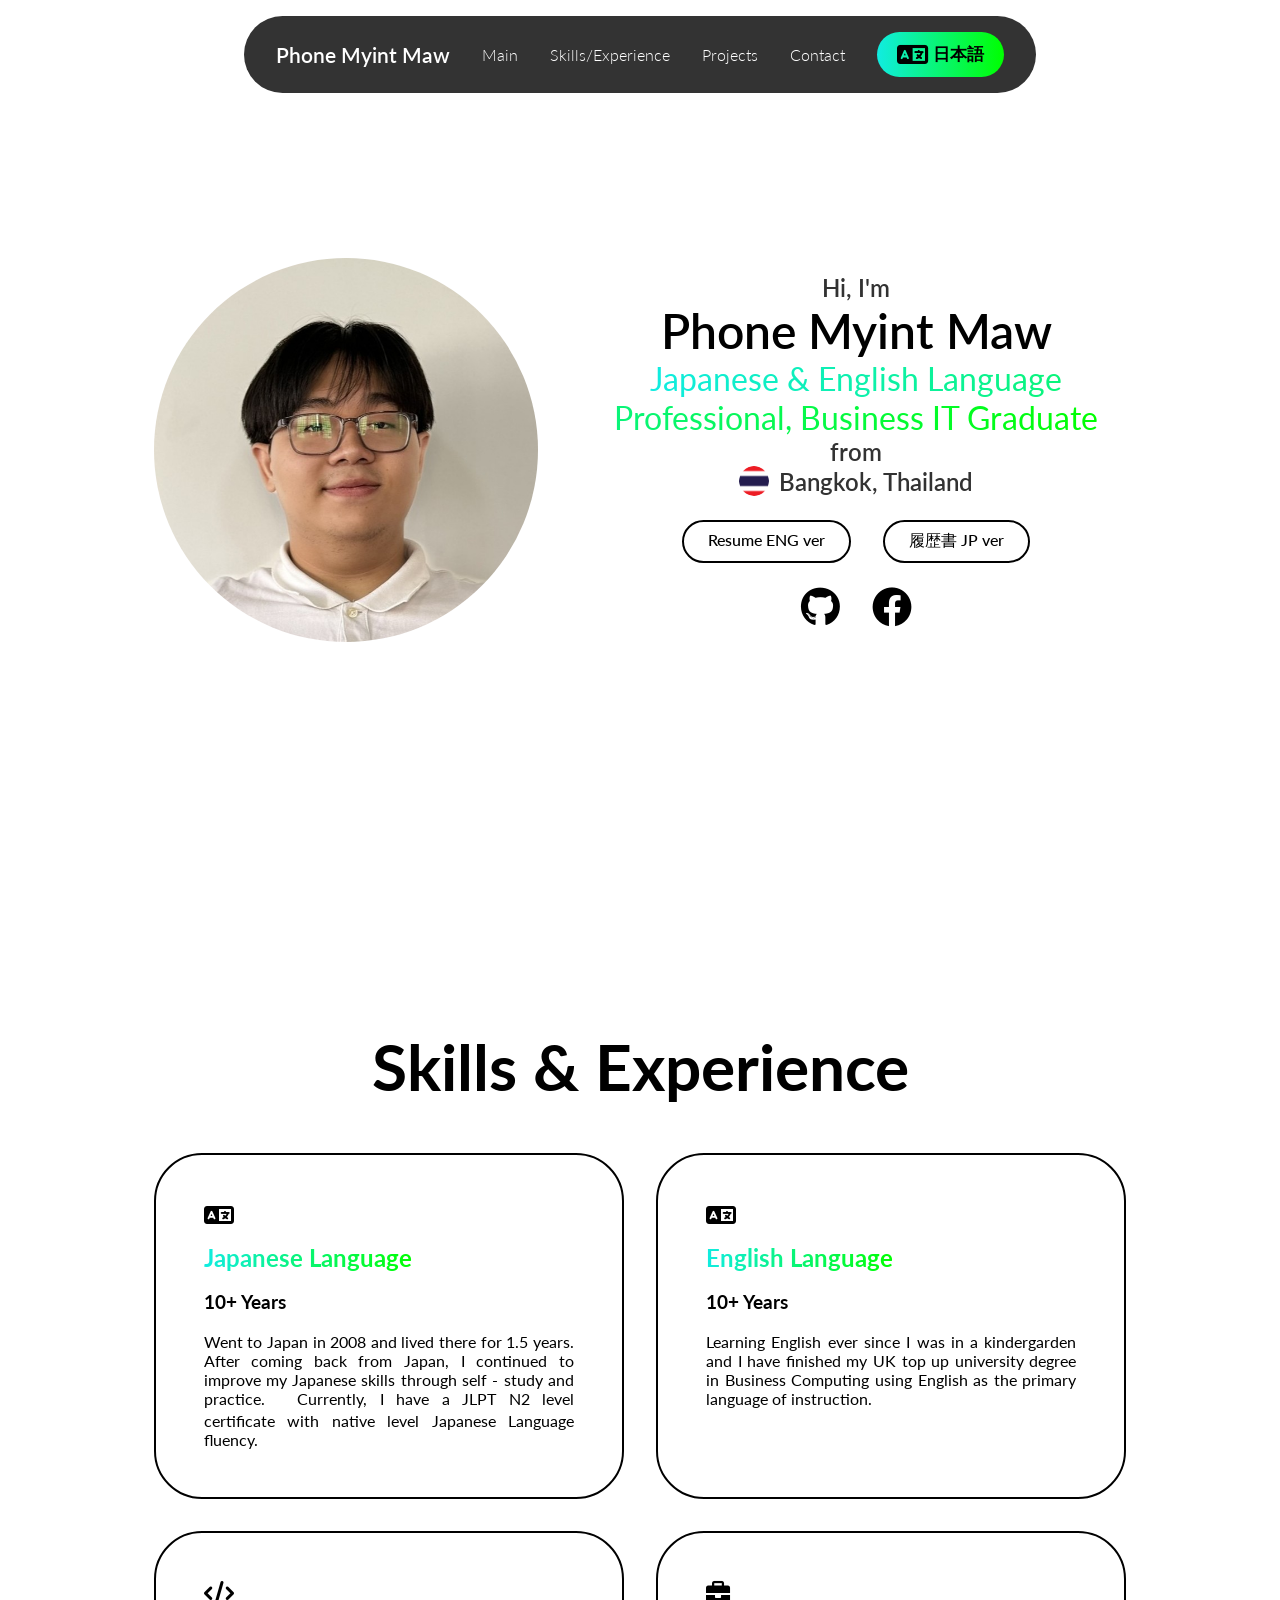
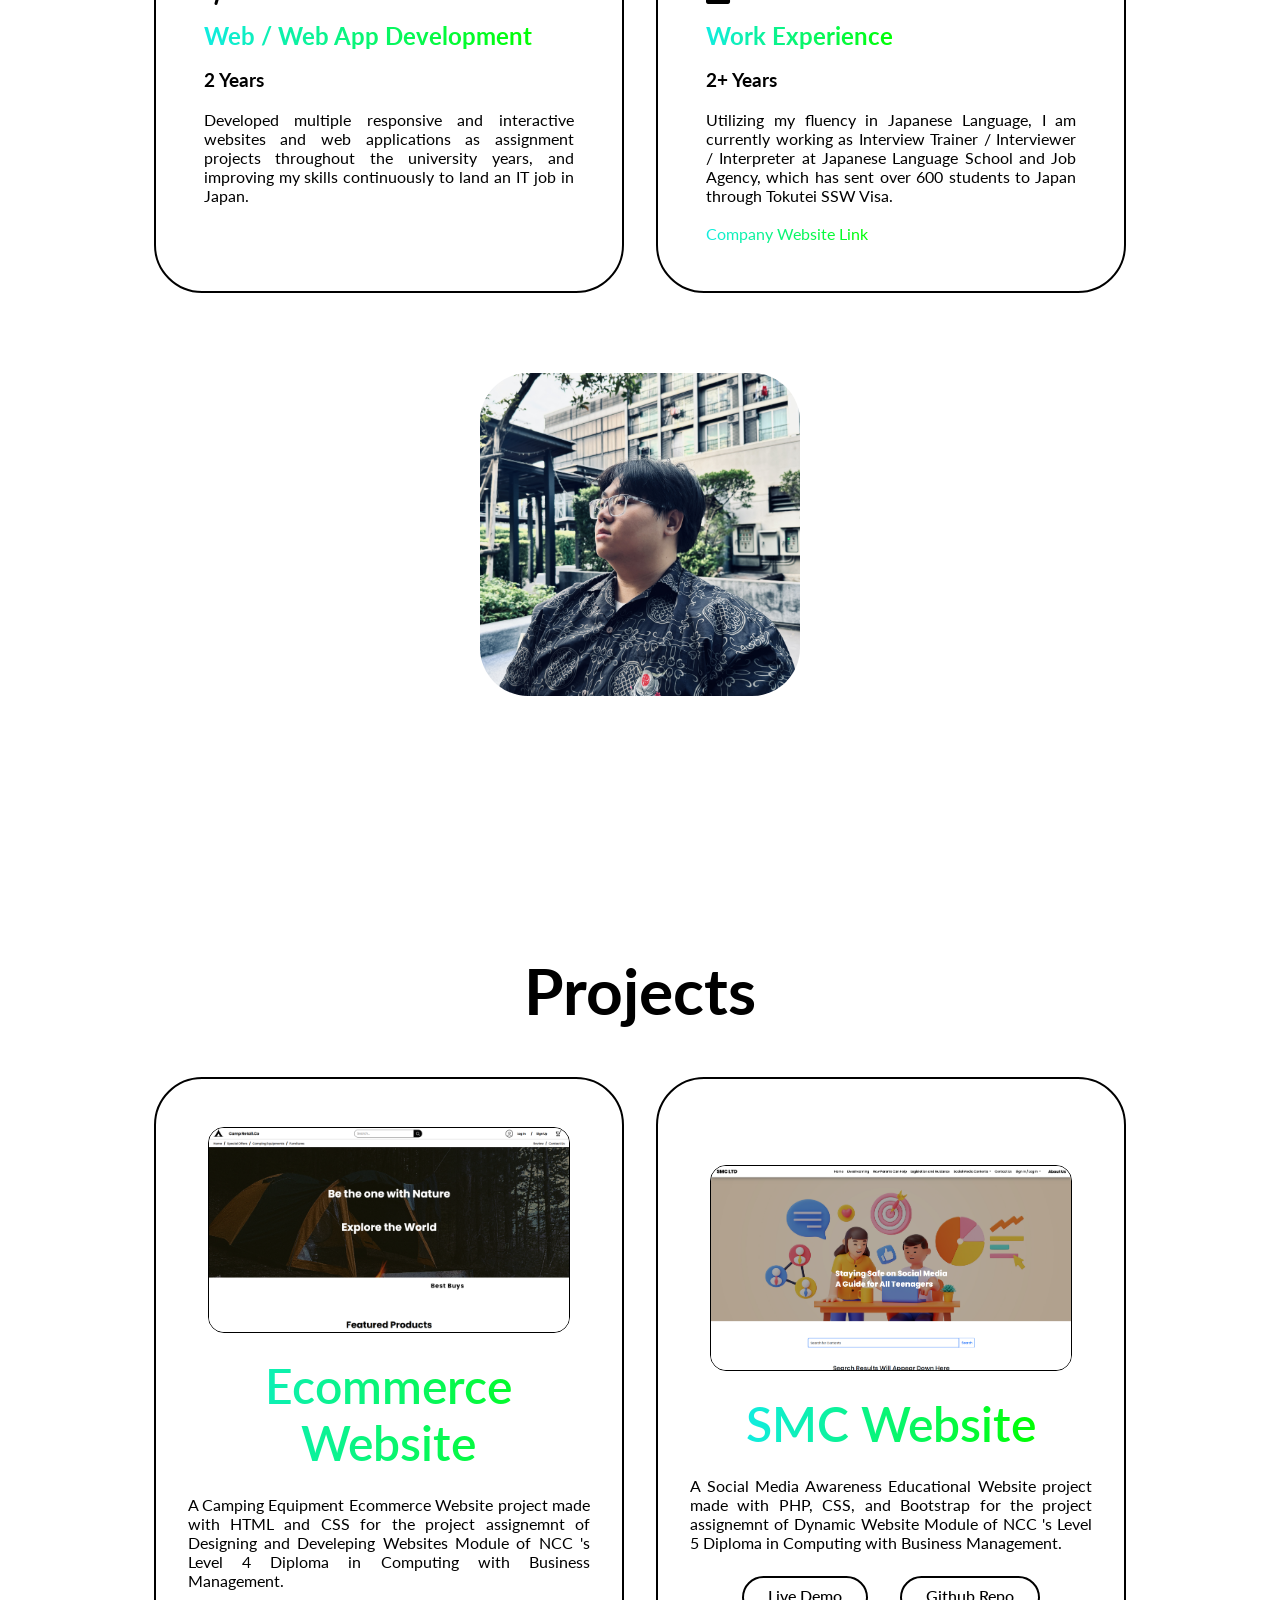
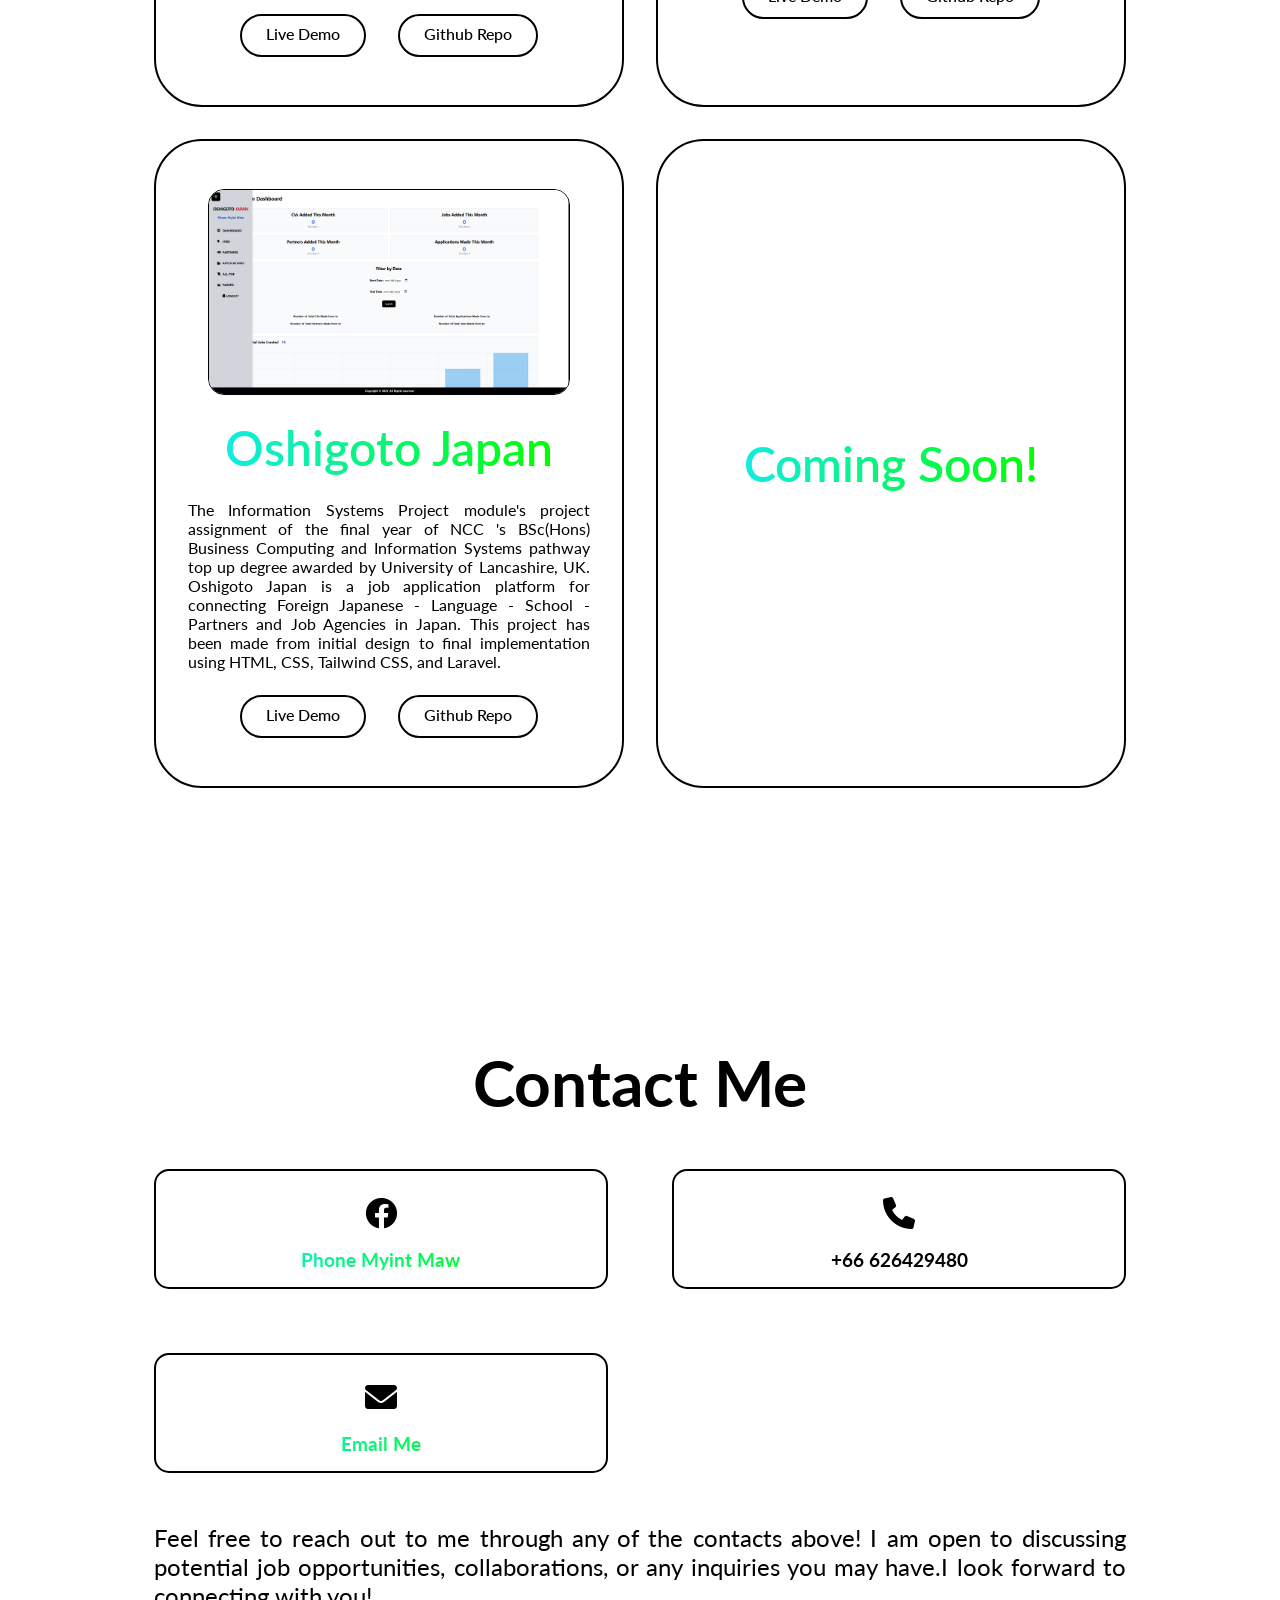
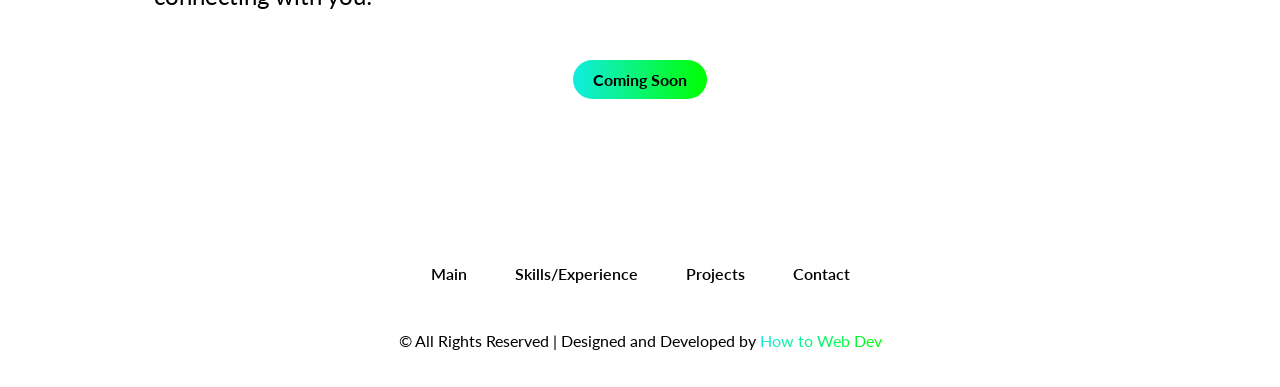
==== commit 1b101bb5: "new" ====
--- a/index.html
+++ b/index.html
@@ -188,7 +188,7 @@
                     This project has been made from initial design to
                     final implementation using HTML, CSS, Tailwind CSS, and Laravel.</p>
                 <div class="btn-group">
-                    <a data-lang="project-btn-live" class="btn" href="/oshigoto" target="_blank">Live Demo</a>
+                    <a data-lang="project-btn-live" class="btn" href="/oshigoto/public/" target="_blank">Live Demo</a>
                     <a data-lang="project-btn-repo" class="btn link-black"
                         href="https://github.com/PhonemyintMaw/UCLAN-L6-Laravel---Oshigoto.git" target="_blank">Github
                         Repo</a>
--- a/css/styles.css
+++ b/css/styles.css
@@ -71,7 +71,8 @@
     width: 100%;
 }
 
-.lang-btn {
+.lang-btn,
+.visit-btn {
     background: linear-gradient(to right, rgb(17, 236, 225), rgb(0, 255, 0));
     color: rgb(0, 0, 0);
     padding: 10px 20px;
@@ -84,7 +85,8 @@
     transition: 0.3s ease-in-out;
 }
 
-.lang-btn:hover {
+.lang-btn:hover,
+.visit-btn:hover {
     background: linear-gradient(to right, rgb(0, 255, 0), rgb(17, 236, 225));
     transform: scale(1.03);
 }
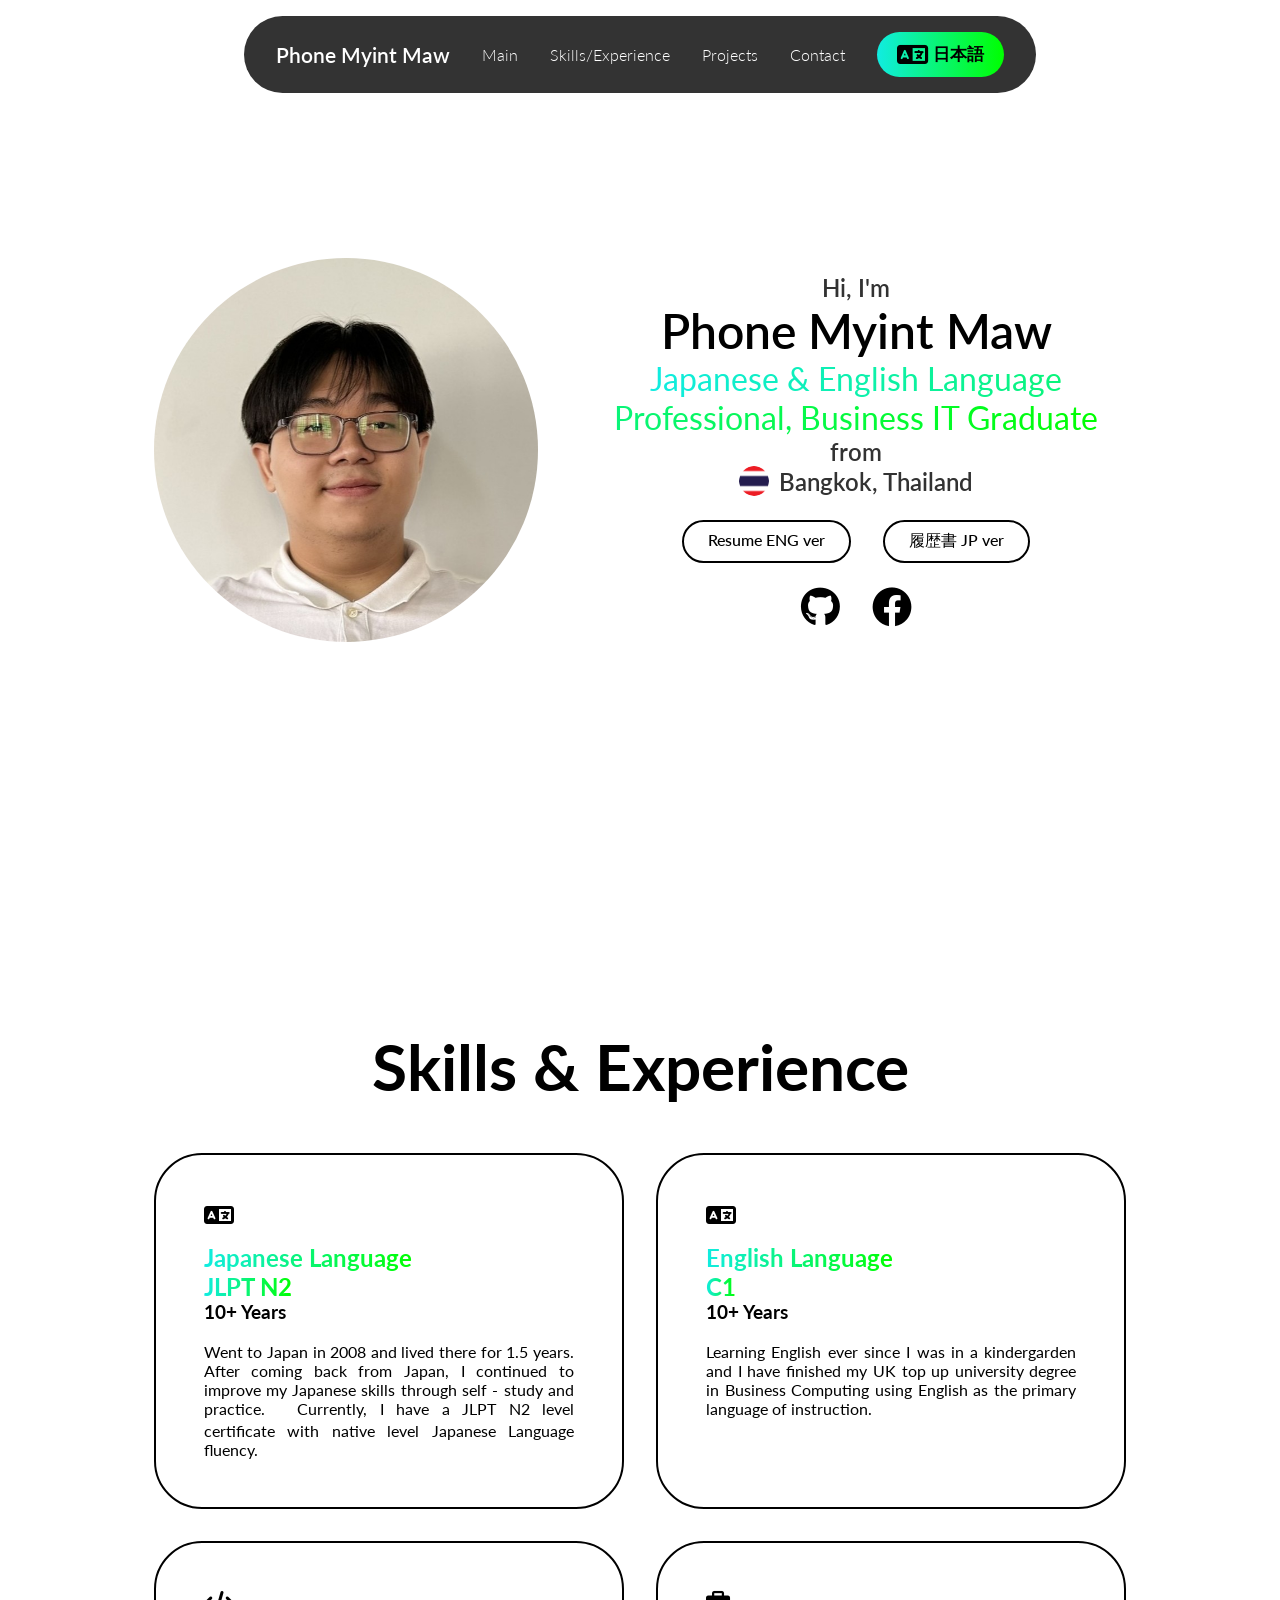
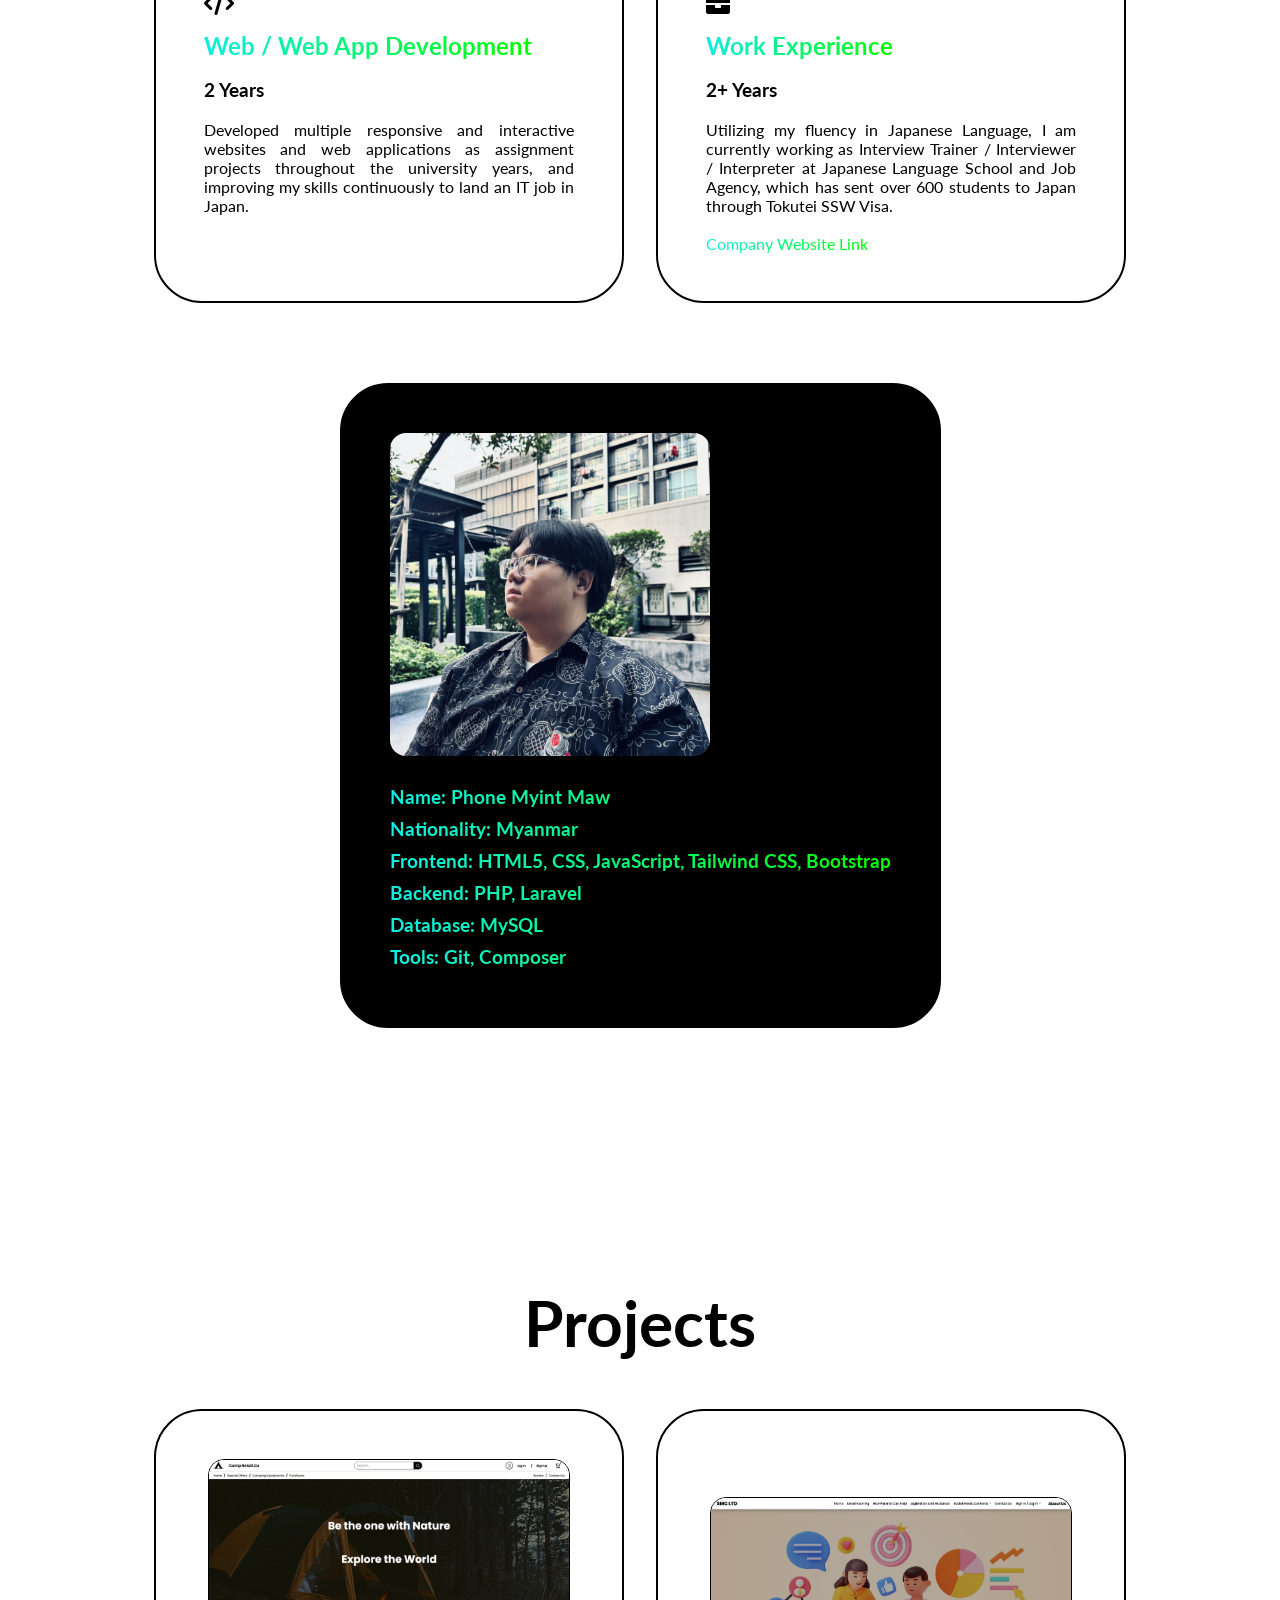
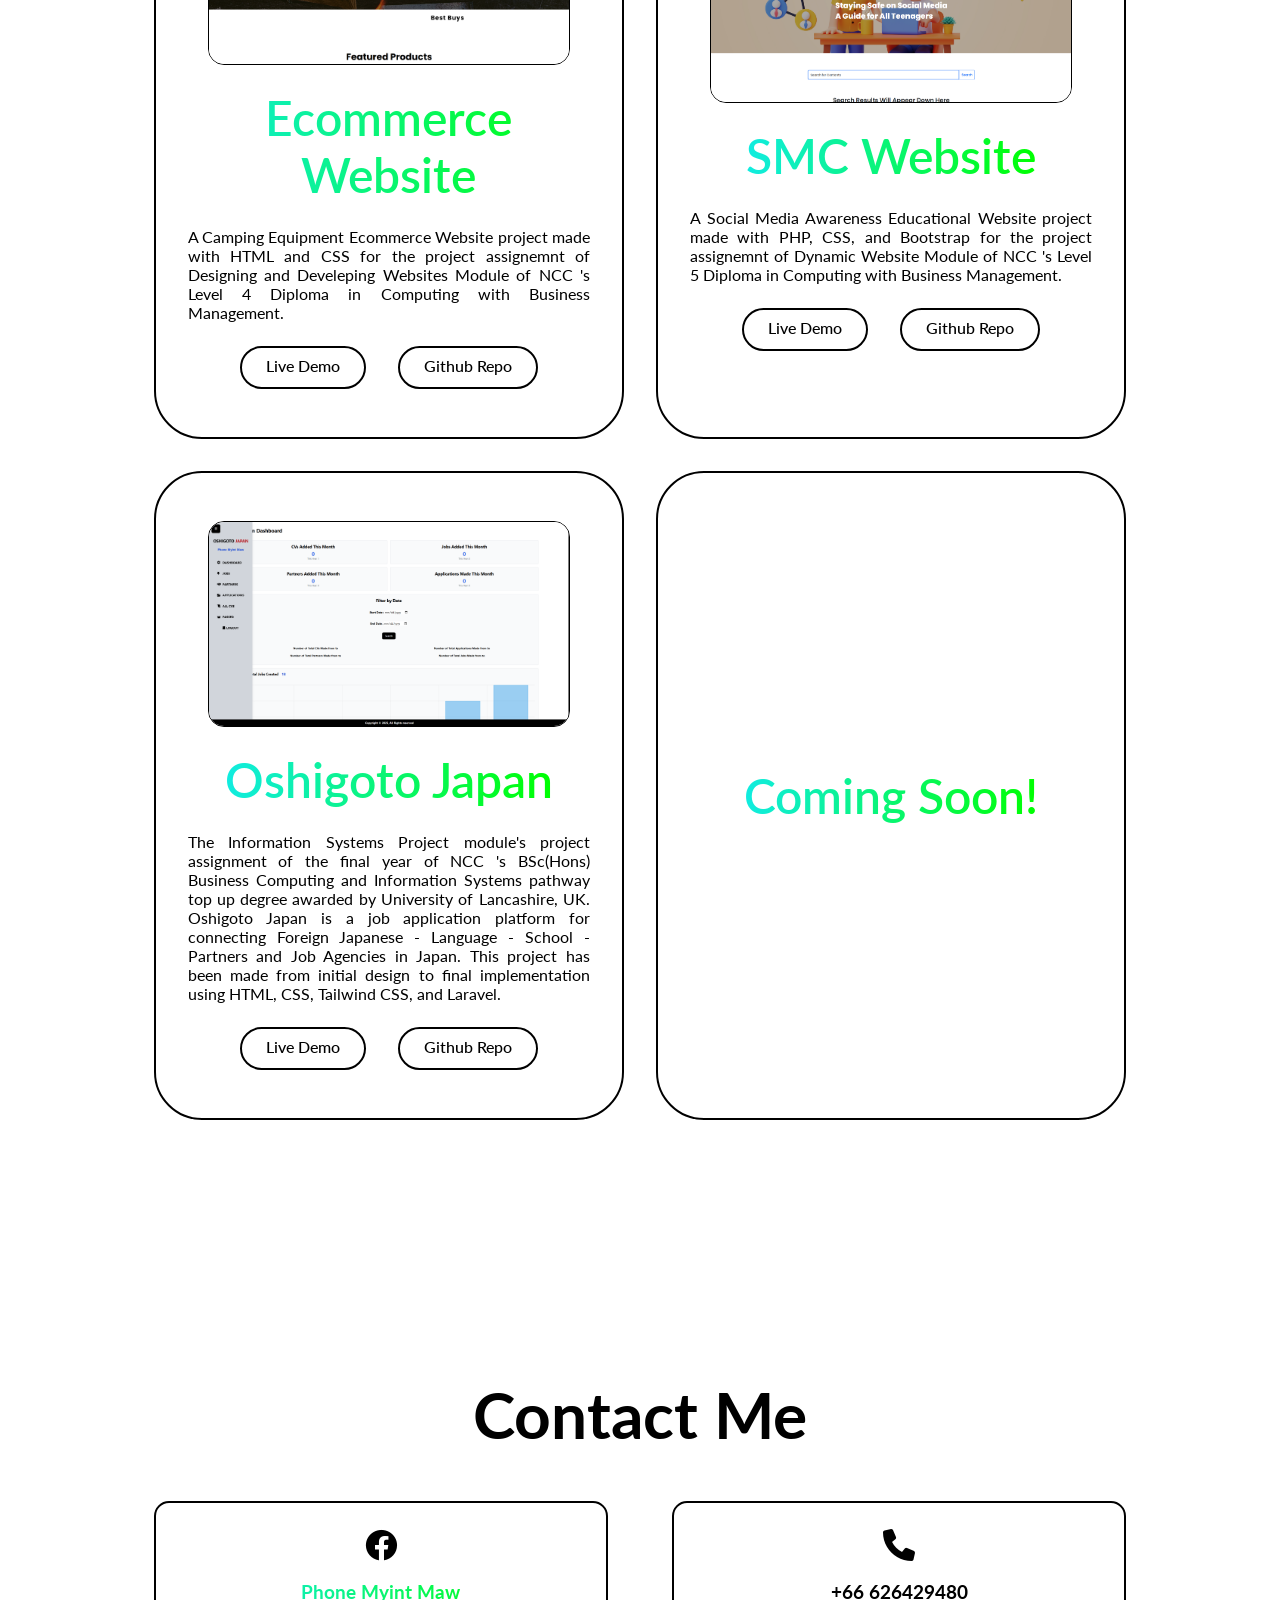
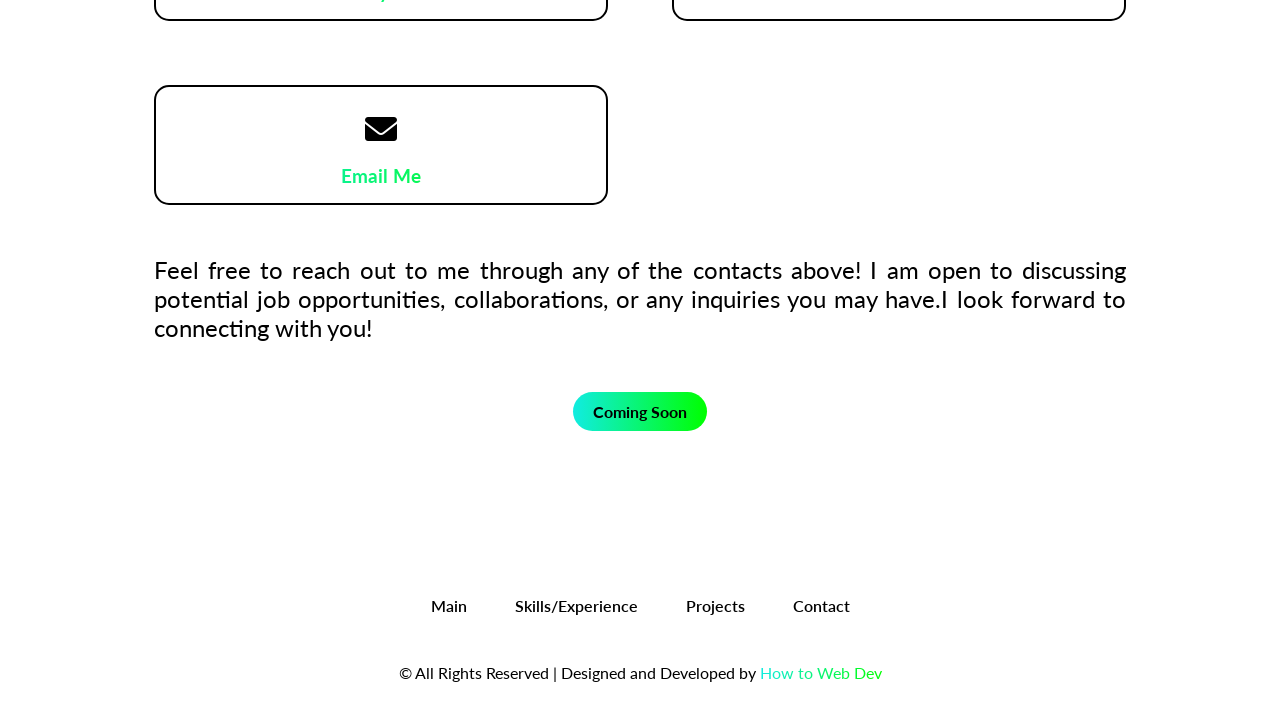
==== commit 773da290: "naw" ====
--- a/index.html
+++ b/index.html
@@ -80,7 +80,7 @@
             <div class="grid">
                 <div class="grid-card">
                     <i class="fa-solid fa-language"></i>
-                    <span data-lang="experience-title-1">Japanese Language</span><br>
+                    <span data-lang="experience-title-1">Japanese Language</span><span>JLPT N2</span>
                     <h3 data-lang="experience-title-1-years">10+ Years</h3><br>
                     <p data-lang="experience-title-1-desc">Went to Japan in 2008 and lived there for 1.5 years. After
                         coming back from Japan, I continued to
@@ -89,7 +89,7 @@
                 </div>
                 <div class="grid-card">
                     <i class="fa-solid fa-language"></i>
-                    <span data-lang="experience-title-2">English Language</span><br>
+                    <span data-lang="experience-title-2">English Language</span><span>C1</span>
                     <h3 data-lang="experience-title-2-years">10+ Years</h3><br>
                     <p data-lang="experience-title-2-desc">Learning English ever since I was in a kindergarden and I
                         have
@@ -125,9 +125,30 @@
 
             </div>
 
-
-            <img src="images/profile 2.JPEG" alt="profile pic">
-
+            <div class="skill-section">
+                <img src="images/profile 2.JPEG" alt="profile pic">
+                <div class="skill-detail">
+                    <h3 class="link-gradient" data-lang="skill-section-name">
+                        Name: Phone Myint Maw
+                    </h3>
+                    <h3 class="link-gradient" data-lang="skill-section-nationality">
+                        Nationality: Myanmar
+                    </h3>
+                    <h3 class="link-gradient">
+                        <span data-lang="skill-frontend">Frontend:</span> HTML5, CSS, JavaScript, Tailwind CSS,
+                        Bootstrap
+                    </h3>
+                    <h3 class="link-gradient">
+                        <span data-lang="skill-backend">Backend:</span> PHP, Laravel
+                    </h3>
+                    <h3 class="link-gradient">
+                        <span data-lang="skill-db">Database:</span> MySQL
+                    </h3>
+                    <h3 class="link-gradient">
+                        <span data-lang="skill-tools">Tools:</span> Git, Composer
+                    </h3>
+                </div>
+            </div>
 
         </div>
     </section>
--- a/css/styles.css
+++ b/css/styles.css
@@ -107,7 +107,7 @@
     display: none;
 }
 
-/* SECTIONS */
+/* MAIN */
 
 section {
     min-height: 100vh;
@@ -210,6 +210,9 @@
     margin-bottom: 3rem;
 }
 
+
+/* Experience */
+
 .experience-info {
     display: flex;
     align-items: center;
@@ -219,7 +222,8 @@
 
 .experience img {
     width: 25vw;
-    border-radius: 3rem;
+    border-radius: 1rem;
+    margin-bottom: 30px;
 }
 
 .grid {
@@ -259,6 +263,20 @@
     color: transparent;
 }
 
+.skill-section {
+    display: flex;
+    flex-direction: column;
+    border: 2px solid black;
+    border-radius: 3rem;
+    padding: 3rem;
+    background-color: black;
+    color: white;
+}
+
+.skill-section h3 {
+    margin-bottom: 10px;
+}
+
 /* Projects */
 
 .link-black {
@@ -430,9 +448,7 @@
     color: transparent;
 }
 
-.link-gradient:hover {
-    text-decoration: underline;
-}
+
 
 /* SCROLLBAR */
 
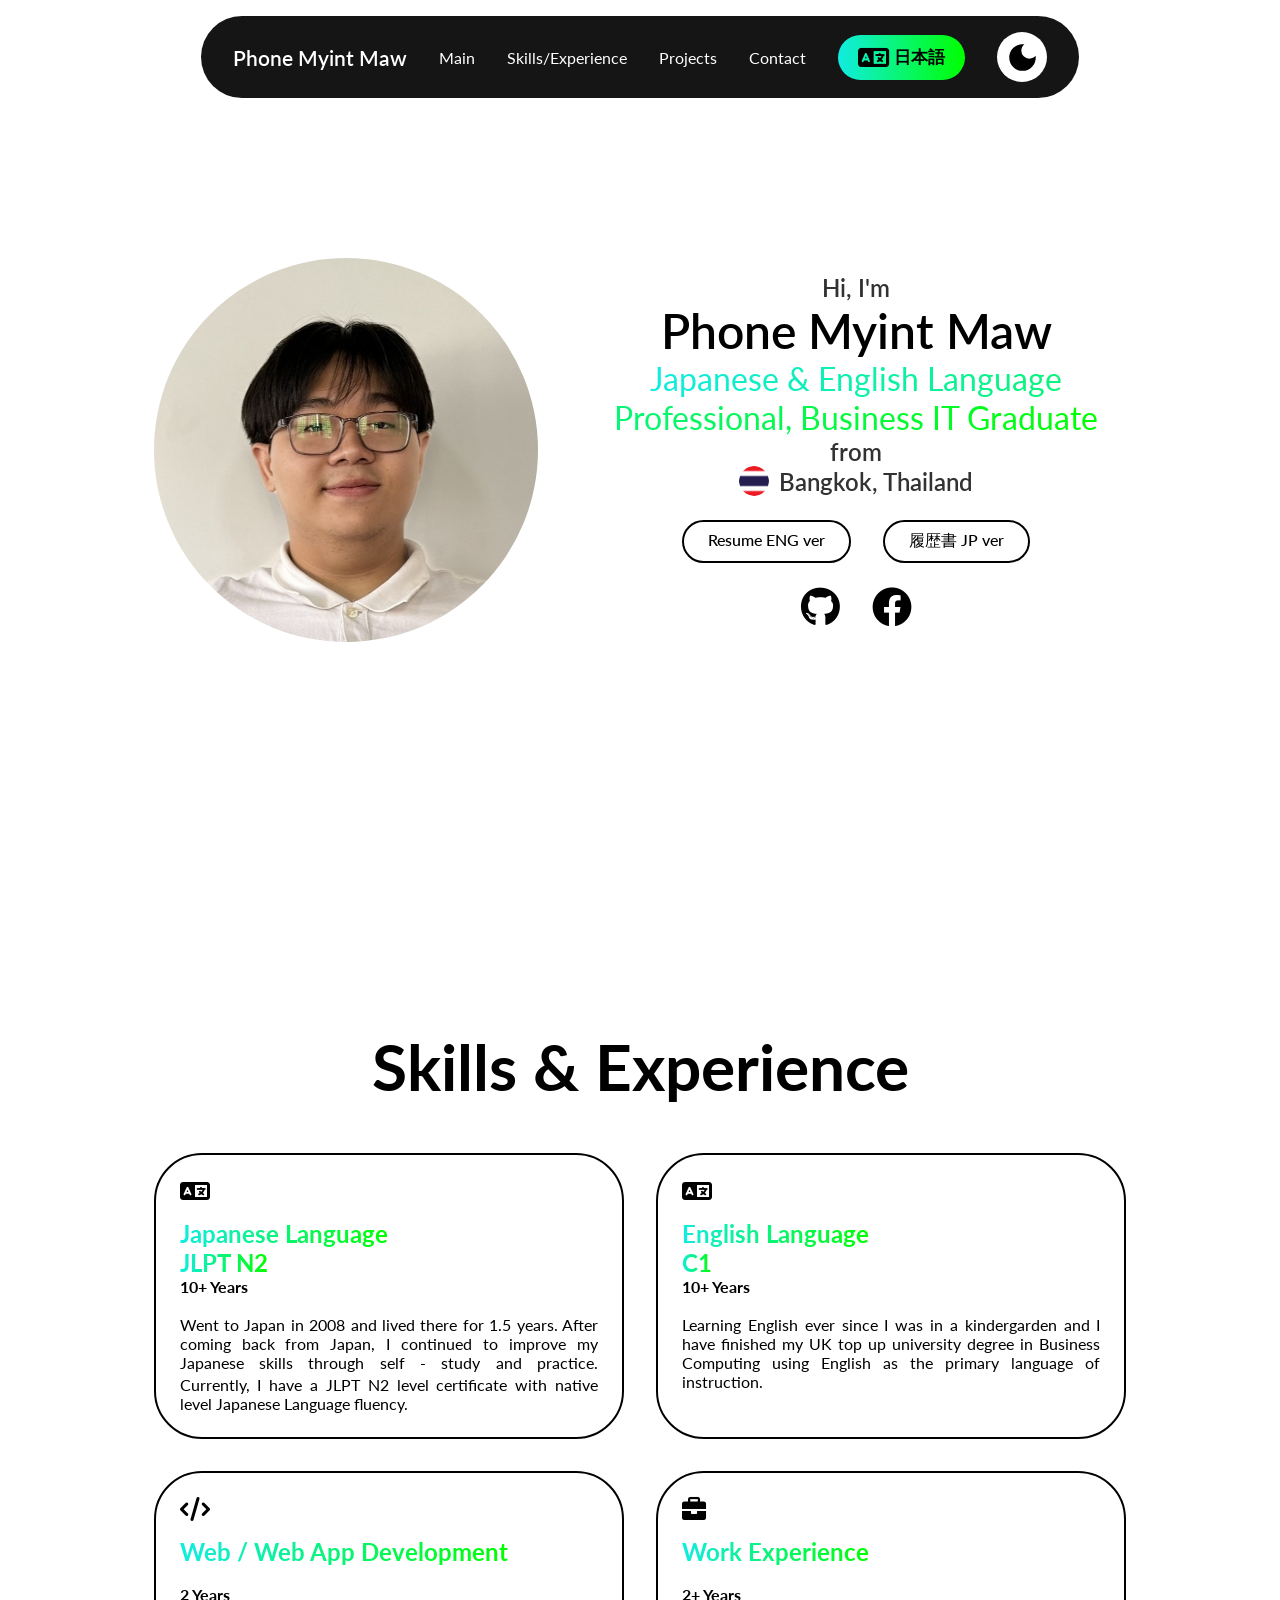
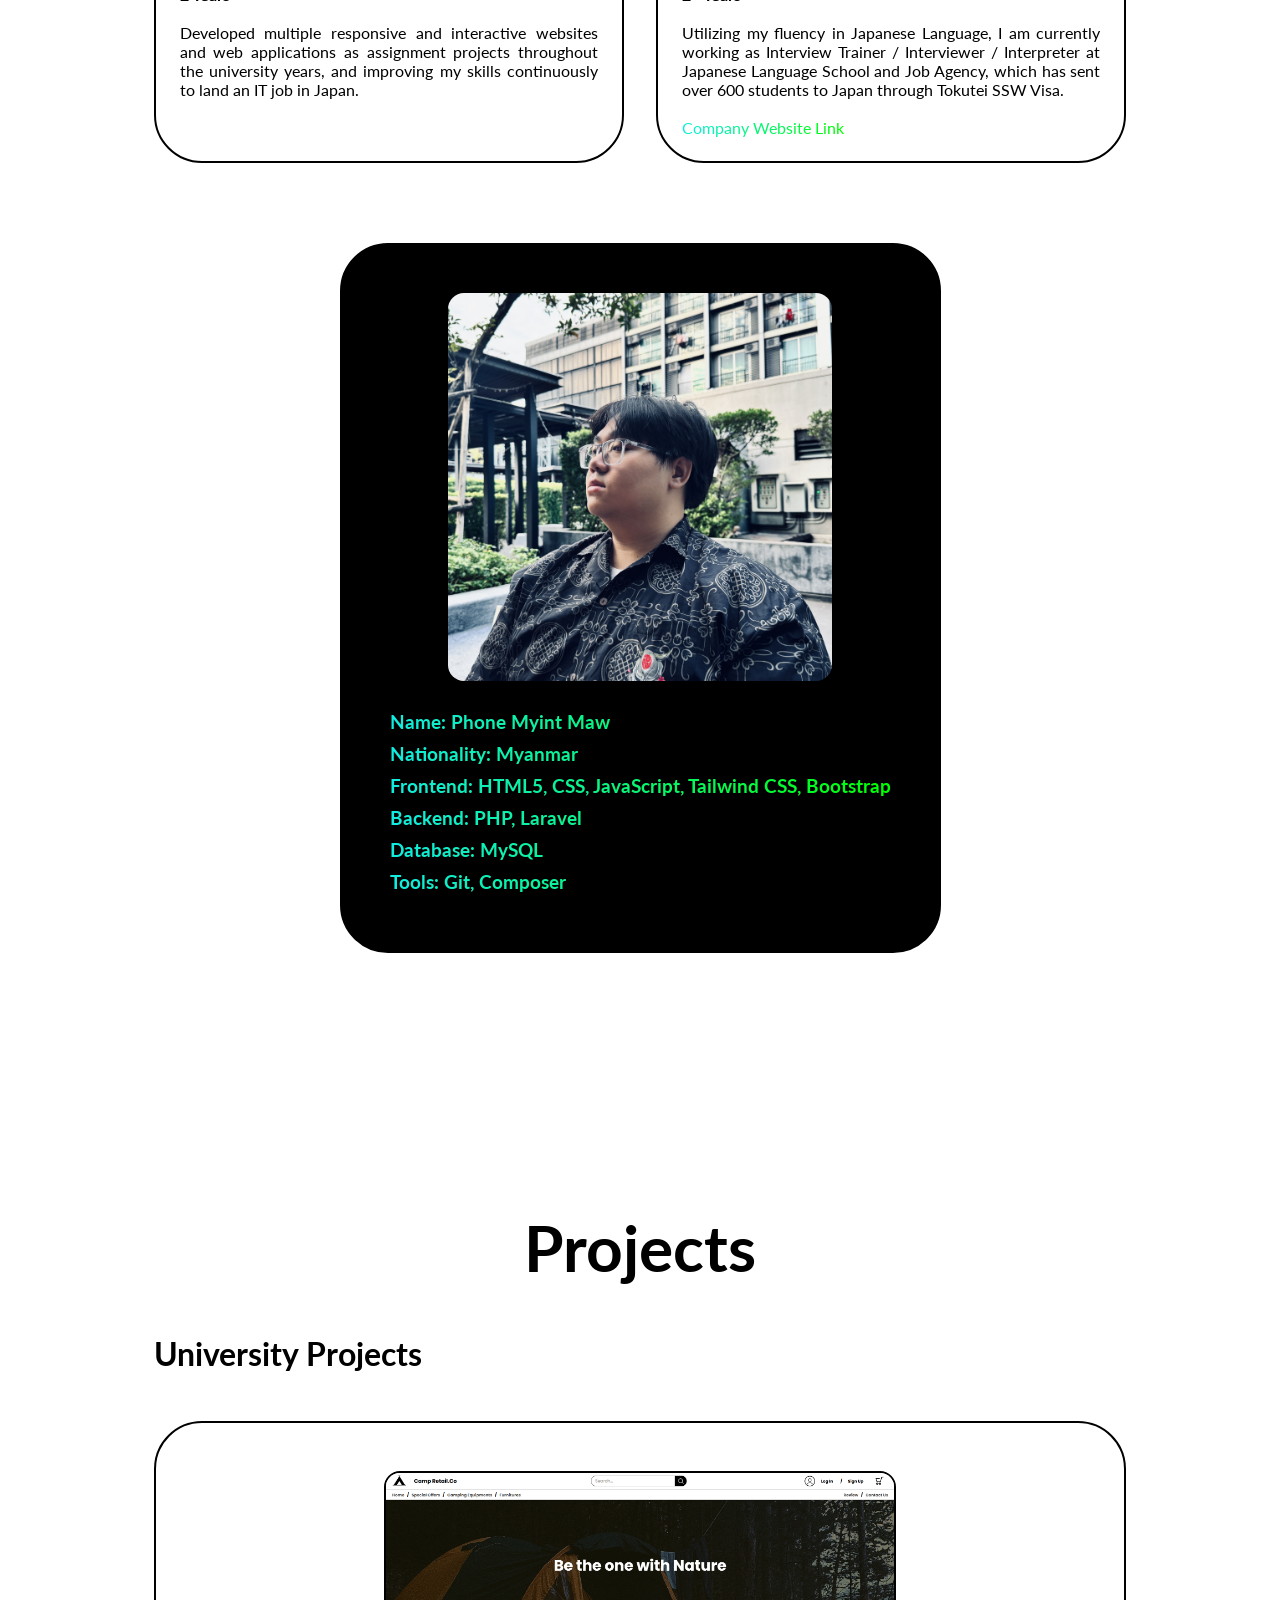
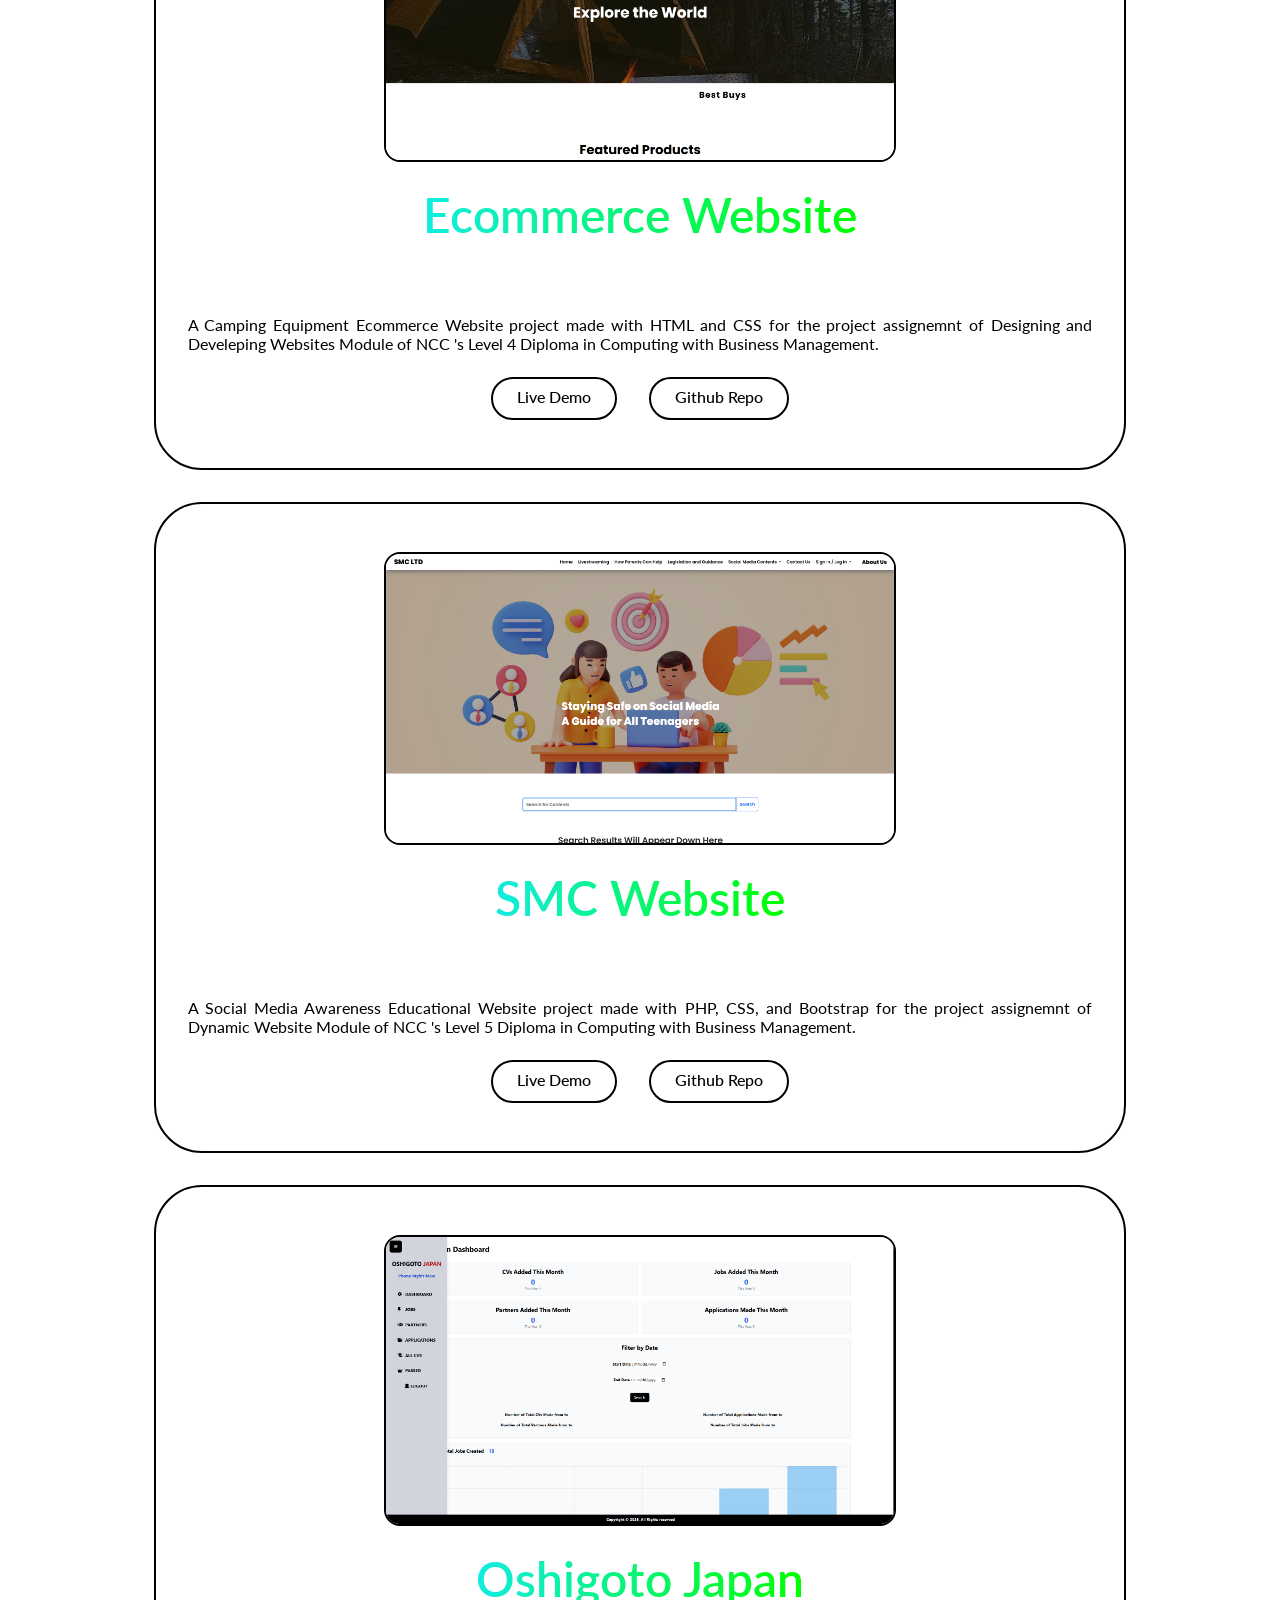
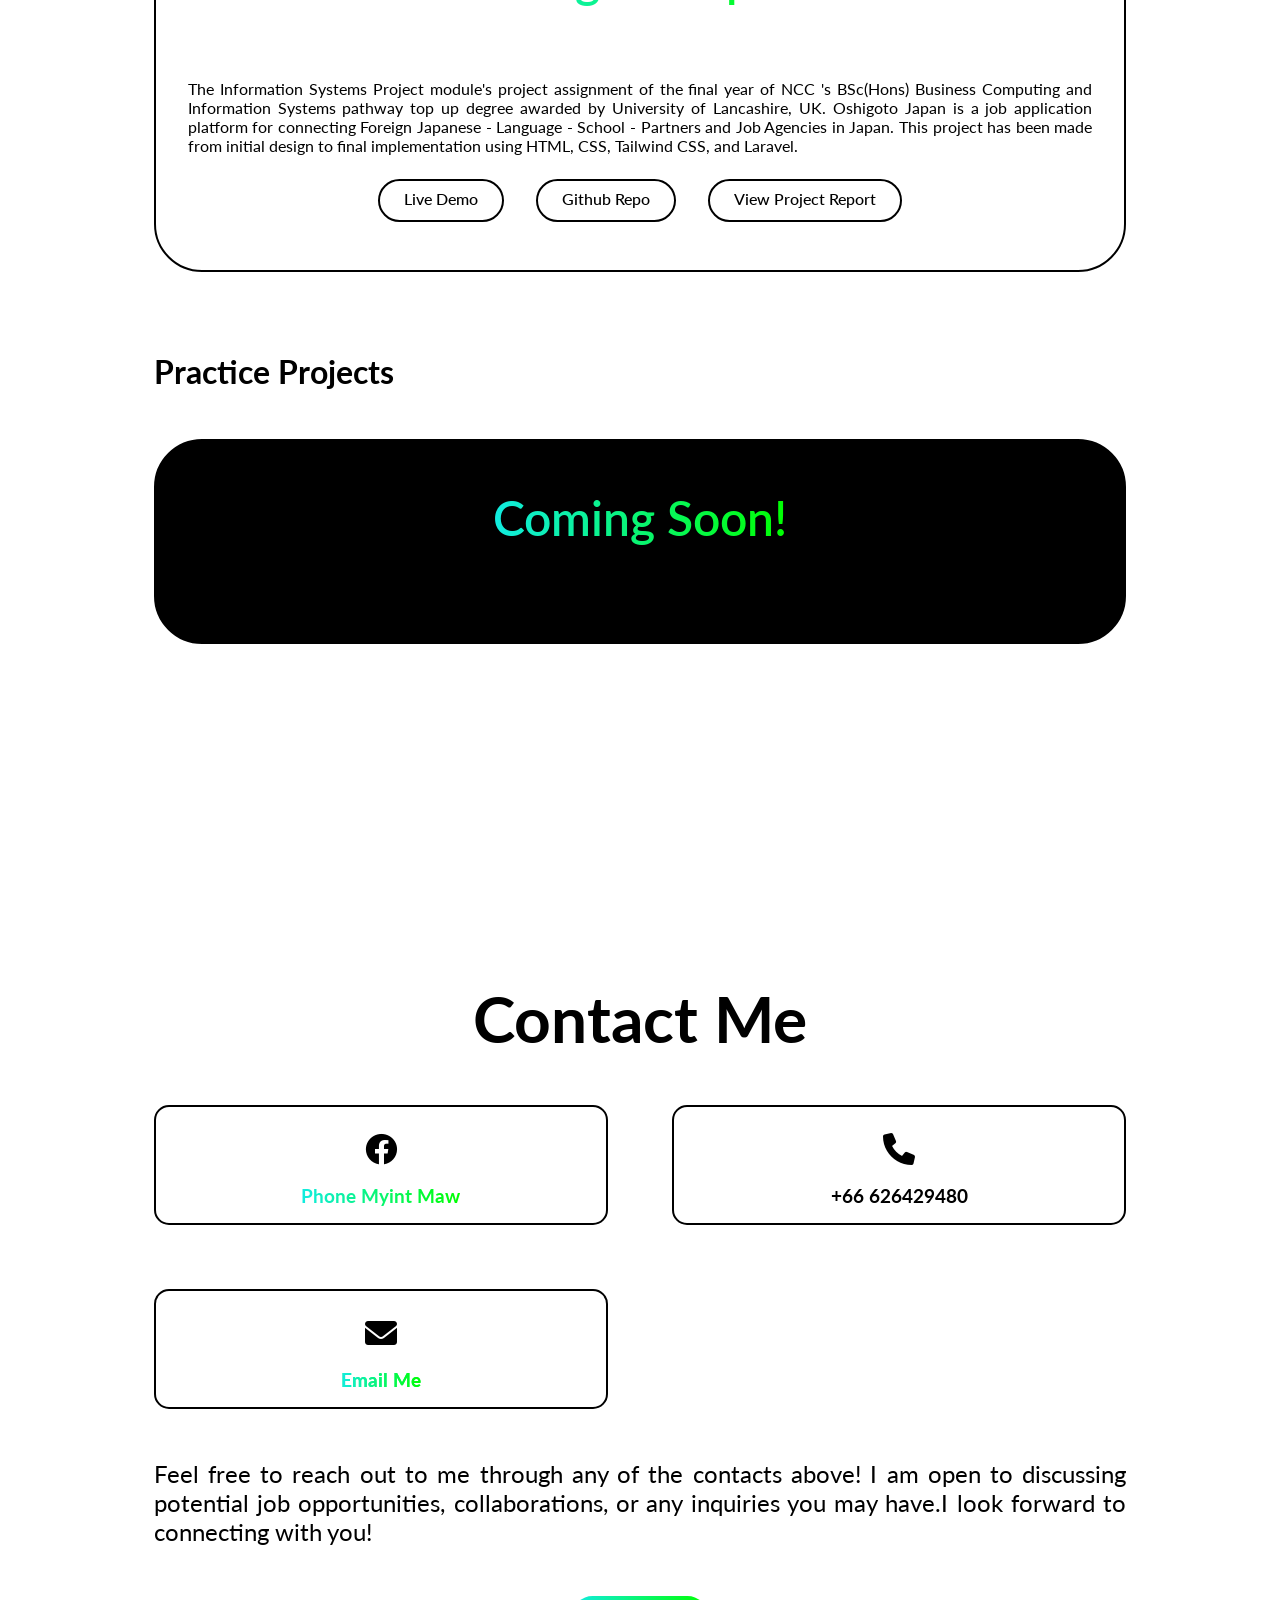
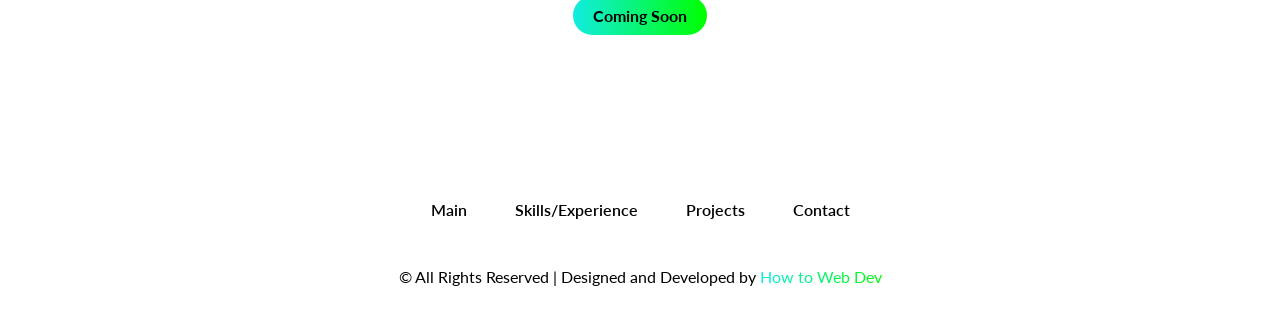
==== commit 18880e5f: "new" ====
--- a/index.html
+++ b/index.html
@@ -32,6 +32,13 @@
         </ul>
 
         <i class="fa-solid fa-bars" id="menu-icon"></i>
+
+        <div class="theme-btn-section">
+            <button id="theme-switch" class="theme-btn">
+                <img class="to-dark" src="images/icons/dark.svg" alt="dark icon">
+                <img class="to-light" src="images/icons/light.svg" alt="light icon">
+            </button>
+        </div>
 
     </header>
 
@@ -81,7 +88,7 @@
                 <div class="grid-card">
                     <i class="fa-solid fa-language"></i>
                     <span data-lang="experience-title-1">Japanese Language</span><span>JLPT N2</span>
-                    <h3 data-lang="experience-title-1-years">10+ Years</h3><br>
+                    <h4 data-lang="experience-title-1-years">10+ Years</h4><br>
                     <p data-lang="experience-title-1-desc">Went to Japan in 2008 and lived there for 1.5 years. After
                         coming back from Japan, I continued to
                         improve my Japanese skills through self-study and practice. Currently, I have a JLPT N2 level
@@ -90,7 +97,7 @@
                 <div class="grid-card">
                     <i class="fa-solid fa-language"></i>
                     <span data-lang="experience-title-2">English Language</span><span>C1</span>
-                    <h3 data-lang="experience-title-2-years">10+ Years</h3><br>
+                    <h4 data-lang="experience-title-2-years">10+ Years</h4><br>
                     <p data-lang="experience-title-2-desc">Learning English ever since I was in a kindergarden and I
                         have
                         finished my UK top up
@@ -101,7 +108,7 @@
                 <div class="grid-card">
                     <i class="fa-solid fa-code"></i>
                     <span data-lang="experience-title-3">Web / Web App Development</span><br>
-                    <h3 data-lang="experience-title-3-years">3 Years</h3><br>
+                    <h4 data-lang="experience-title-3-years">3 Years</h4><br>
                     <p data-lang="experience-title-3-desc">Developed multiple responsive and interactive websites and
                         web
                         applications as
@@ -112,7 +119,7 @@
                 <div class="grid-card">
                     <i class="fa-solid fa-briefcase"></i>
                     <span data-lang="experience-title-4">Work Experience</span><br>
-                    <h3 data-lang="experience-title-4-years">2+ Years</h3><br>
+                    <h4 data-lang="experience-title-4-years">2+ Years</h4><br>
                     <p data-lang="experience-title-4-desc"> Utilizing my fluency in Japanese Language, I am currently
                         working
                         as Interview
@@ -126,7 +133,10 @@
             </div>
 
             <div class="skill-section">
-                <img src="images/profile 2.JPEG" alt="profile pic">
+                <div class="skill-img">
+                    <img src="images/profile 2.JPEG" alt="profile pic">
+                </div>
+
                 <div class="skill-detail">
                     <h3 class="link-gradient" data-lang="skill-section-name">
                         Name: Phone Myint Maw
@@ -158,71 +168,87 @@
             Projects
         </h2>
 
-        <div class="project-grid">
-            <div class="project-card">
-                <img src="images/websites/L4DCBM.png" alt="L4 DCBM Project">
-                <h3 data-lang="project-title-1">Ecommerce Website</h3>
-                <p data-lang="project-title-1-desc">
-                    A Camping Equipment Ecommerce Website project made with HTML and CSS for the project assignemnt
-                    of Designing and Develeping Websites Module of NCC's Level 4 Diploma in Computing with Business
-                    Management.
-                </p>
-                <div class="btn-group">
-                    <a data-lang="project-btn-live" class="btn" href="/camping" target="_blank">Live Demo</a>
-                    <a data-lang="project-btn-repo" class="btn link-black"
-                        href="https://github.com/PhonemyintMaw/SFU-L4-Camping-Equipment.git" target="_blank">Github
-                        Repo</a>
-                </div>
-            </div>
-            <div class="project-card">
-                <img src="images/websites/L5DCBM.png" alt="">
-                <h3 data-lang="project-title-2">SMC Website</h3>
-                <p data-lang="project-title-2-desc">A Social Media Awareness Educational Website project made with PHP,
-                    CSS,
-                    and Bootstrap
-                    for the
-                    project
-                    assignemnt of Dynamic Website Module of NCC's Level 5 Diploma in Computing with
-                    Business
-                    Management</p>
-                <div class="btn-group">
-                    <a data-lang="project-btn-live" class="btn" href="/smc" target="_blank">Live Demo</a>
-                    <a data-lang="project-btn-repo" class="btn link-black"
-                        href="https://github.com/PhonemyintMaw/SFU-L5-SMC.git" target="_blank">Github
-                        Repo</a>
-                </div>
-            </div>
-            <div class="project-card">
-                <img src="images/websites/UCLANL61.png" alt="">
-                <h3 data-lang="project-title-3">Oshigoto Japan</h3>
-                <p data-lang="project-title-3-desc">The Information Systems Project module's project assignment of the
-                    final
-                    year of NCC's
-                    BSc (Hons)
-                    Business Computing
-                    and
-                    Information Systems pathway top up
-                    degree awarded by University of Lancashire, UK.
-                    Oshigoto Japan is a job application platform for connecting Foreign
-                    Japanese-Language-School-Partners and Job
-                    Agencies in Japan.
-                    This project has been made from initial design to
-                    final implementation using HTML, CSS, Tailwind CSS, and Laravel.</p>
-                <div class="btn-group">
-                    <a data-lang="project-btn-live" class="btn" href="/oshigoto/public/" target="_blank">Live Demo</a>
-                    <a data-lang="project-btn-repo" class="btn link-black"
-                        href="https://github.com/PhonemyintMaw/UCLAN-L6-Laravel---Oshigoto.git" target="_blank">Github
-                        Repo</a>
-                </div>
-            </div>
-
-
+        <div class="projects-division">
+            <h3 data-lang="project-uni">University Projects</h3>
+            <div class="project-grid">
+                <div class="project-card">
+                    <img src="images/websites/L4DCBM.png" alt="L4 DCBM Project">
+                    <h3 data-lang="project-title-1">Ecommerce Website</h3>
+                    <p data-lang="project-title-1-desc">
+                        A Camping Equipment Ecommerce Website project made with HTML and CSS for the project assignemnt
+                        of Designing and Develeping Websites Module of NCC's Level 4 Diploma in Computing with Business
+                        Management.
+                    </p>
+                    <div class="btn-group">
+                        <a data-lang="project-btn-live" class="btn" href="/camping" target="_blank">Live Demo</a>
+                        <a data-lang="project-btn-repo" class="btn link-black"
+                            href="https://github.com/PhonemyintMaw/SFU-L4-Camping-Equipment.git" target="_blank">Github
+                            Repo</a>
+                    </div>
+                </div>
+                <div class="project-card">
+                    <img src="images/websites/L5DCBM.png" alt="">
+                    <h3 data-lang="project-title-2">SMC Website</h3>
+                    <p data-lang="project-title-2-desc">A Social Media Awareness Educational Website project made with
+                        PHP,
+                        CSS,
+                        and Bootstrap
+                        for the
+                        project
+                        assignemnt of Dynamic Website Module of NCC's Level 5 Diploma in Computing with
+                        Business
+                        Management</p>
+                    <div class="btn-group">
+                        <a data-lang="project-btn-live" class="btn" href="/smc" target="_blank">Live Demo</a>
+                        <a data-lang="project-btn-repo" class="btn link-black"
+                            href="https://github.com/PhonemyintMaw/SFU-L5-SMC.git" target="_blank">Github
+                            Repo</a>
+                    </div>
+                </div>
+                <div class="project-card">
+                    <img src="images/websites/UCLANL61.png" alt="">
+                    <h3 data-lang="project-title-3">Oshigoto Japan</h3>
+                    <p data-lang="project-title-3-desc">The Information Systems Project module's project assignment of
+                        the
+                        final
+                        year of NCC's
+                        BSc (Hons)
+                        Business Computing
+                        and
+                        Information Systems pathway top up
+                        degree awarded by University of Lancashire, UK.
+                        Oshigoto Japan is a job application platform for connecting Foreign
+                        Japanese-Language-School-Partners and Job
+                        Agencies in Japan.
+                        This project has been made from initial design to
+                        final implementation using HTML, CSS, Tailwind CSS, and Laravel.</p>
+                    <div class="btn-group">
+                        <a data-lang="project-btn-live" class="btn" href="/oshigoto/public/" target="_blank">Live
+                            Demo</a>
+                        <a data-lang="project-btn-repo" class="btn"
+                            href="https://github.com/PhonemyintMaw/UCLAN-L6-Laravel---Oshigoto.git"
+                            target="_blank">Github
+                            Repo</a>
+                        <a data-lang="project-btn-report" class="btn"
+                            href="/report/200495_Phone Myint Maw_ISP Final Report_Autumn 2025.pdf" target="_blank">View
+                            Project Report</a>
+                    </div>
+                </div>
+
+            </div>
+        </div>
+
+        <div class="projects-division">
+            <h3 data-lang="project-practice">Practice Projects</h3>
             <!-- Placeholder for future projects -->
-            <div class="project-card">
+            <div class="coming-soon">
                 <h3>Coming Soon!</h3>
-
-            </div>
-        </div>
+            </div>
+
+        </div>
+
+
+
 
     </section>
 
@@ -239,8 +265,8 @@
                     <i class="fa-brands fa-facebook"></i>
                 </div>
 
-                <div class="link-gradient contact-card-lower">
-                    <h3>Phone Myint Maw</h3>
+                <div class="contact-card-lower">
+                    <h3 class="link-gradient">Phone Myint Maw</h3>
                 </div>
             </a>
 
@@ -249,7 +275,7 @@
                     <i class="fa-solid fa-phone "></i>
                 </div>
                 <div class="contact-card-lower">
-                    <h3>+66 626429480</h3>
+                    <h3 class="contact-num">+66 626429480</h3>
                 </div>
             </div>
 
@@ -260,7 +286,7 @@
                     </div>
 
                     <div class="link-gradient contact-card-lower">
-                        <h3 data-lang="contact-email">Email Me</h3>
+                        <h3 class="link-gradient " data-lang="contact-email">Email Me</h3>
                     </div>
                 </div>
             </a>
--- a/css/styles.css
+++ b/css/styles.css
@@ -1,3 +1,25 @@
+:root {
+    --bg: rgba(255, 255, 255);
+    --bg-head: rgba(0, 0, 0, 0.918);
+    --light: black;
+    --reverse-light: white;
+    --light-border: 2px solid rgb(0, 0, 0);
+    --reverse-light-border: 2px solid rgb(255, 255, 255);
+    --theme-btn: block;
+    --theme-btn-reverse: none;
+}
+
+[data-theme="dark"] {
+    --bg: rgba(0, 0, 0, 0.918);
+    --bg-head: rgba(255, 255, 255, 0.562);
+    --light: white;
+    --reverse-light: black;
+    --light-border: 2px solid rgb(255, 255, 255);
+    --reverse-light-border: 2px solid rgb(0, 0, 0);
+    --theme-btn: none;
+    --theme-btn-reverse: block;
+}
+
 * {
     margin: 0;
     padding: 0;
@@ -8,6 +30,16 @@
     list-style: none;
 }
 
+body {
+    background-color: var(--bg);
+}
+
+h1,
+h2,
+h3 {
+    color: var(--light);
+}
+
 p {
     text-align: justify;
 }
@@ -23,7 +55,7 @@
     align-items: center;
     gap: 5rem;
     justify-content: center;
-    background-color: rgba(0, 0, 0, 0.8);
+    background-color: var(--bg-head);
     backdrop-filter: blur(8px);
     color: white;
     padding: 0.5rem 1.5rem;
@@ -32,7 +64,7 @@
 }
 
 .logo {
-    color: white;
+    color: var(--reverse-light);
     font-size: 1.3rem;
     font-weight: 600;
     text-wrap: nowrap;
@@ -51,8 +83,8 @@
 
 ul li a {
     position: relative;
-    color: white;
-    font-weight: 300;
+    color: var(--reverse-light);
+    font-weight: 400;
 }
 
 ul li a::before {
@@ -82,13 +114,42 @@
     font-size: 1rem;
     cursor: pointer;
     text-wrap: nowrap;
+    transition: 0.5s ease-in-out;
+}
+
+#theme-switch {
+    height: 50px;
+    width: 50px;
+    padding: 0;
+    border-radius: 50%;
+    display: flex;
+    justify-content: center;
+    align-items: center;
+    border: none;
     transition: 0.3s ease-in-out;
+    background-color: var(--reverse-light);
+}
+
+#theme-switch:hover {
+    transform: scale(1.1);
+}
+
+#theme-switch img {
+    height: 35px;
+}
+
+#theme-switch img:last-child {
+    display: var(--theme-btn-reverse);
+}
+
+#theme-switch img:first-child {
+    display: var(--theme-btn);
 }
 
 .lang-btn:hover,
 .visit-btn:hover {
     background: linear-gradient(to right, rgb(0, 255, 0), rgb(17, 236, 225));
-    transform: scale(1.03);
+    transform: scale(1.1);
 }
 
 .lang-btn i {
@@ -134,6 +195,17 @@
     border-radius: 50%;
 }
 
+.location {
+    display: flex;
+    align-items: center;
+    justify-content: center;
+    gap: 10px;
+}
+
+.location img {
+    width: 30px;
+}
+
 .info-box {
     display: flex;
     flex-direction: column;
@@ -168,10 +240,10 @@
 }
 
 .btn {
-    color: black;
+    color: var(--light);
     border-radius: 3rem;
     padding: 0.5rem 1.5rem;
-    border: 2px solid rgb(0, 0, 0);
+    border: var(--light-border);
     cursor: pointer;
     font-weight: 500;
     text-wrap: nowrap;
@@ -180,8 +252,8 @@
 }
 
 .btn:hover {
-    background-color: black;
-    color: white;
+    background-color: var(--light);
+    color: var(--reverse-light);
 }
 
 .socials {
@@ -190,7 +262,7 @@
 }
 
 .socials a {
-    color: black;
+    color: var(--light);
 }
 
 .socials i {
@@ -220,8 +292,8 @@
     gap: 5rem;
 }
 
-.experience img {
-    width: 25vw;
+.skill-img img {
+    width: 20vw;
     border-radius: 1rem;
     margin-bottom: 30px;
 }
@@ -233,9 +305,10 @@
 }
 
 .grid-card {
-    border: 2px solid black;
+    border: var(--light-border);
+    color: var(--light);
     border-radius: 3rem;
-    padding: 3rem;
+    padding: 1.5rem;
     display: flex;
     flex-direction: column;
     align-items: baseline;
@@ -246,8 +319,8 @@
 
 .grid-card:hover {
     transform: scale(1.02);
-    background-color: black;
-    color: white;
+    background-color: var(--light);
+    color: var(--reverse-light);
 }
 
 .grid-card i {
@@ -266,11 +339,10 @@
 .skill-section {
     display: flex;
     flex-direction: column;
-    border: 2px solid black;
+    border: var(--light-border);
     border-radius: 3rem;
     padding: 3rem;
     background-color: black;
-    color: white;
 }
 
 .skill-section h3 {
@@ -279,17 +351,23 @@
 
 /* Projects */
 
-.link-black {
-    color: black;
+.projects-division {
+    margin-bottom: 5rem;
+}
+
+.projects-division h3 {
+    font-size: 2rem;
+    margin-bottom: 3rem;
 }
 
 .project-grid {
     display: grid;
-    grid-template-columns: repeat(auto-fit, minmax(400px, 1fr));
+    grid-template-columns: repeat(2, 1fr);
     gap: 2rem;
 }
 
-.project-card {
+.project-card,
+.coming-soon {
     padding: 3rem 2rem;
     display: flex;
     flex-direction: column;
@@ -297,48 +375,58 @@
     justify-content: center;
     text-align: center;
     gap: 1.5rem;
-    border: 2px solid black;
+    border: var(--light-border);
     border-radius: 3rem;
     cursor: pointer;
     transition: 0.3s ease-in-out;
+    color: var(--light);
 }
 
 .project-card:hover,
 .contact-card:hover {
     transform: translateY(-10px) scale(1.02);
-    background-color: black;
-    color: white;
+    background-color: var(--light);
+    color: var(--reverse-light);
+}
+
+.coming-soon {
+    background-color: var(--light);
+    margin-top: 1.5rem;
+}
+
+.coming-soon:hover {
+    transform: translateY(-10px) scale(1.02);
 }
 
 .project-card img {
-    width: 21vw;
+    width: 30vw;
     border-radius: 1rem;
-    border: 1px solid black;
-    transition: 0.3s ease-in-out;
+    border: var(--light-border);
+}
+
+.project-card:hover img {
+    border: var(--reverse-light-border);
 }
 
 .project-card .btn {
-    color: black;
+    color: var(--light);
 }
 
 .project-card:hover .btn,
 .project-card:hover .btn-group a {
-    border: 2px solid white;
-    color: white;
+    border: var(--reverse-light-border);
+    color: var(--reverse-light);
 }
 
 .project-card:hover .btn:hover,
 .project-card:hover .btn-group a:hover {
-    border: 2px solid white;
-    background-color: white;
-    color: black;
-}
-
-.project-card:hover img:hover {
-    transform: scale(1.1);
-}
-
-.project-card h3 {
+    border: var(--light-border);
+    background-color: var(--reverse-light);
+    color: var(--light);
+}
+
+.project-card h3,
+.coming-soon h3 {
     font-size: 3rem;
     font-weight: 600;
     background: linear-gradient(to right, rgb(17, 236, 225), rgb(0, 255, 0));
@@ -358,19 +446,18 @@
 }
 
 .contact-card {
-    border: 2px solid black;
+    border: var(--light-border);
     border-radius: 15px;
     padding: 1rem 4rem;
     cursor: pointer;
     transition: 0.3s ease-in-out;
-    color: black;
+    color: var(--light);
 }
 
 .contact-card i {
     font-size: 2rem;
     padding: 10px;
     margin-bottom: 10px;
-
 }
 
 .contact-card a:hover {
@@ -393,20 +480,20 @@
     font-size: 1.5rem;
 }
 
+.contact-num {
+    transition: 0.3s ease-in-out;
+}
+
+.contact-card:hover .contact-num {
+    color: var(--reverse-light);
+}
+
 .contact-moreinfo p {
     margin-bottom: 50px;
-}
-
-.location {
-    display: flex;
-    align-items: center;
-    justify-content: center;
-    gap: 10px;
-}
-
-.location img {
-    width: 30px;
-}
+    color: var(--light);
+}
+
+
 
 /* FOOTER */
 
@@ -429,17 +516,14 @@
 }
 
 footer ul li a {
-    color: black;
+    color: var(--light);
     font-weight: 600;
 }
 
 .copyright {
     font-size: 300;
     margin-top: 2rem;
-}
-
-.project-card a {
-    color: black
+    color: var(--light);
 }
 
 .link-gradient {
@@ -448,7 +532,15 @@
     color: transparent;
 }
 
-
+/* All translatable elements */
+[data-lang] {
+    transition: opacity 0.2s ease, transform 0.2s ease;
+}
+
+.lang-changing {
+    opacity: 0;
+    transform: translateY(2px);
+}
 
 /* SCROLLBAR */
 
@@ -461,6 +553,16 @@
 }
 
 /* Responsiveness */
+
+@media (max-width: 1622px) {
+    .project-card img {
+        width: 40vw;
+    }
+
+    .project-grid {
+        grid-template-columns: 1fr;
+    }
+}
 
 @media (max-width: 1280px) {
     header {
@@ -487,55 +589,22 @@
 
     .input-box i {
         font-size: 2.5rem;
-    }
-
-    .project-card img {
-        width: 90%;
-
-    }
-}
-
-@media (max-width: 768px) {
-    header {
-        gap: 1rem;
-        padding: 1rem 1rem;
-    }
-
-    header .logo {
-        font-size: 1rem;
-    }
-
-    header .visit-btn {
-        display: none;
-    }
-
-    .about-container {
-        flex-direction: column;
-    }
-
-    .input-box input {
-        padding: 1rem 2rem;
-        font-size: 2rem;
-    }
-
-    .input-box input::placeholder {
-        font-size: 1.5rem;
-    }
-
-    .input-box i {
-        display: none;
-    }
-
-    .grid {
-        grid-template-columns: repeat(1, 1fr);
-    }
-
-    .experience-info img {
-        width: 70vw;
-    }
-}
-
-@media (max-width: 600px) {
+
+    }
+
+    .skill-img {
+        display: flex;
+        align-items: center;
+        justify-content: center;
+    }
+
+    .skill-img img {
+        width: 30vw;
+    }
+
+}
+
+@media (max-width: 880px) {
     header #menu-icon {
         display: block;
     }
@@ -574,6 +643,35 @@
         font-size: 1.5rem;
     }
 
+    .about-container {
+        flex-direction: column;
+    }
+
+    .input-box input {
+        padding: 1rem 2rem;
+        font-size: 2rem;
+    }
+
+    .input-box input::placeholder {
+        font-size: 1.5rem;
+    }
+
+    .input-box i {
+        display: none;
+    }
+
+    .grid {
+        grid-template-columns: repeat(1, 1fr);
+    }
+
+    .skill-img {
+        width: 90%;
+    }
+}
+
+@media (max-width: 600px) {
+
+
     .profile {
         width: 80vw;
     }
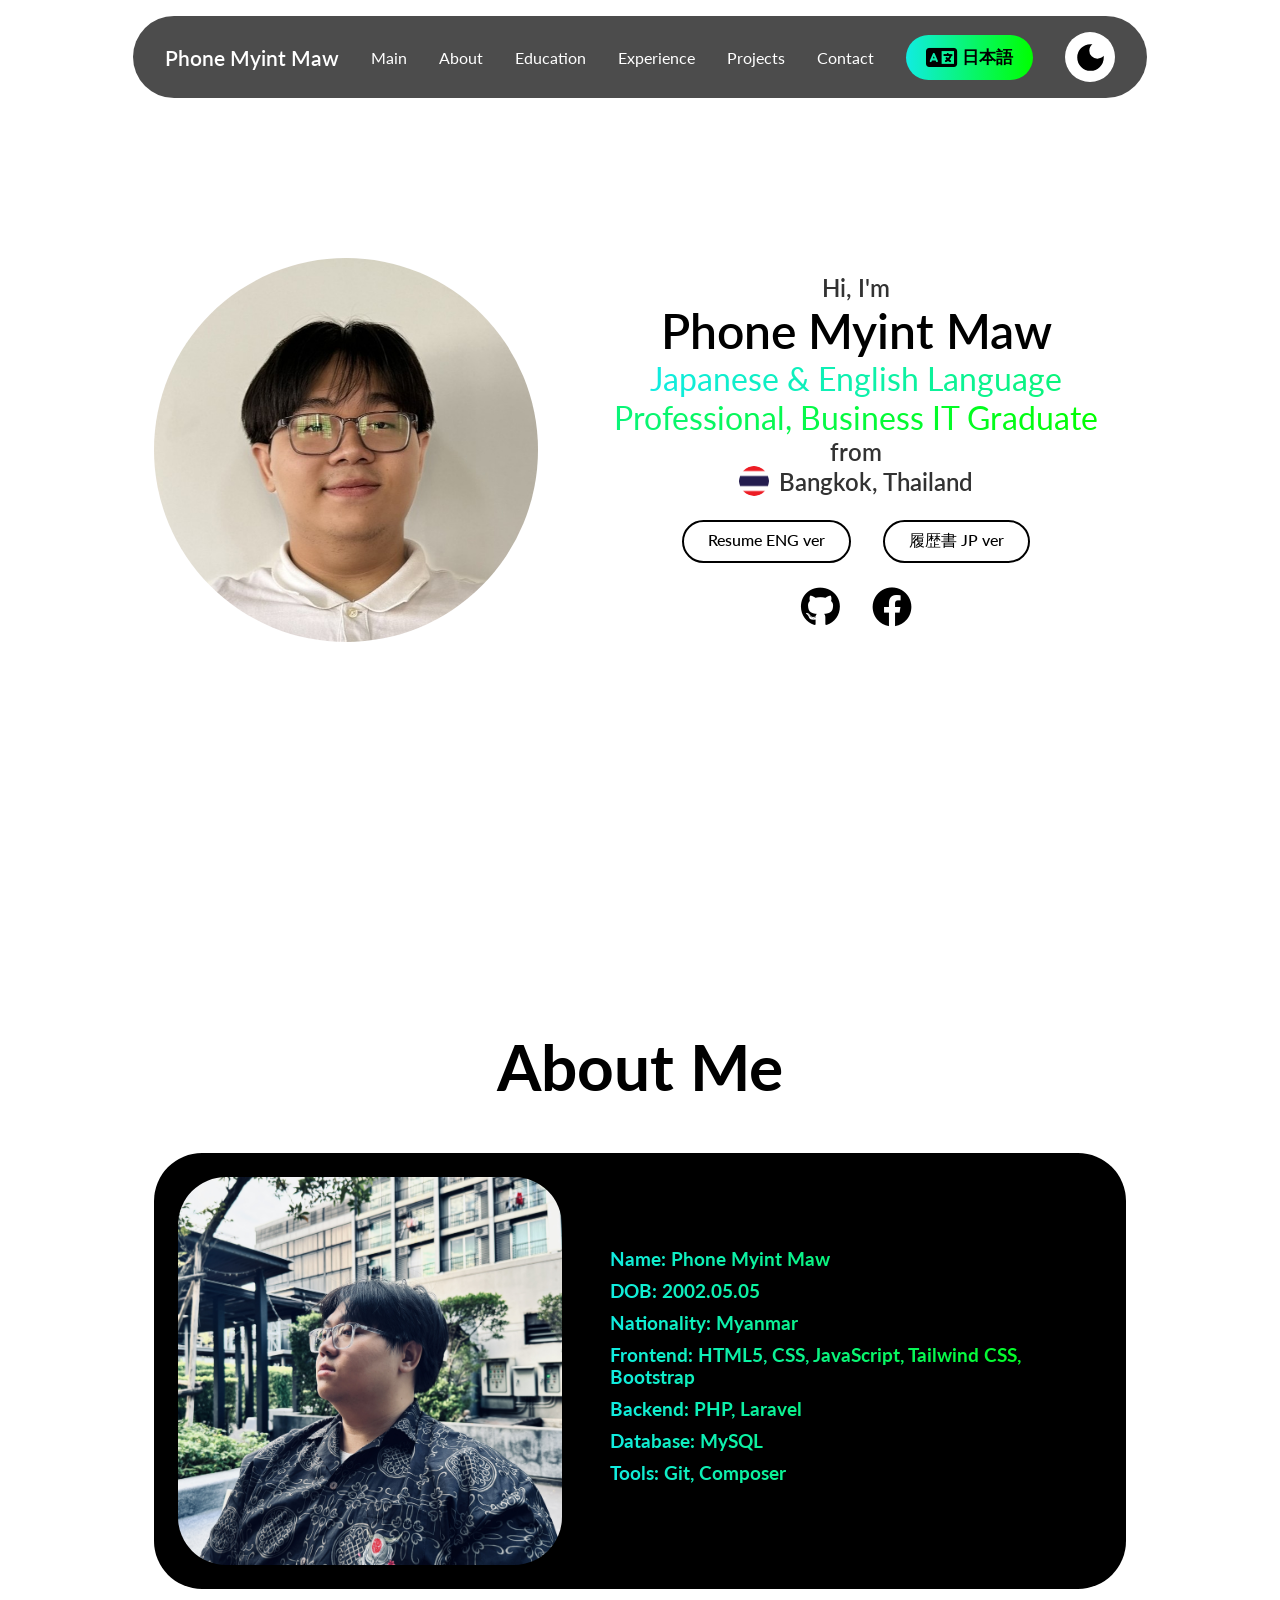
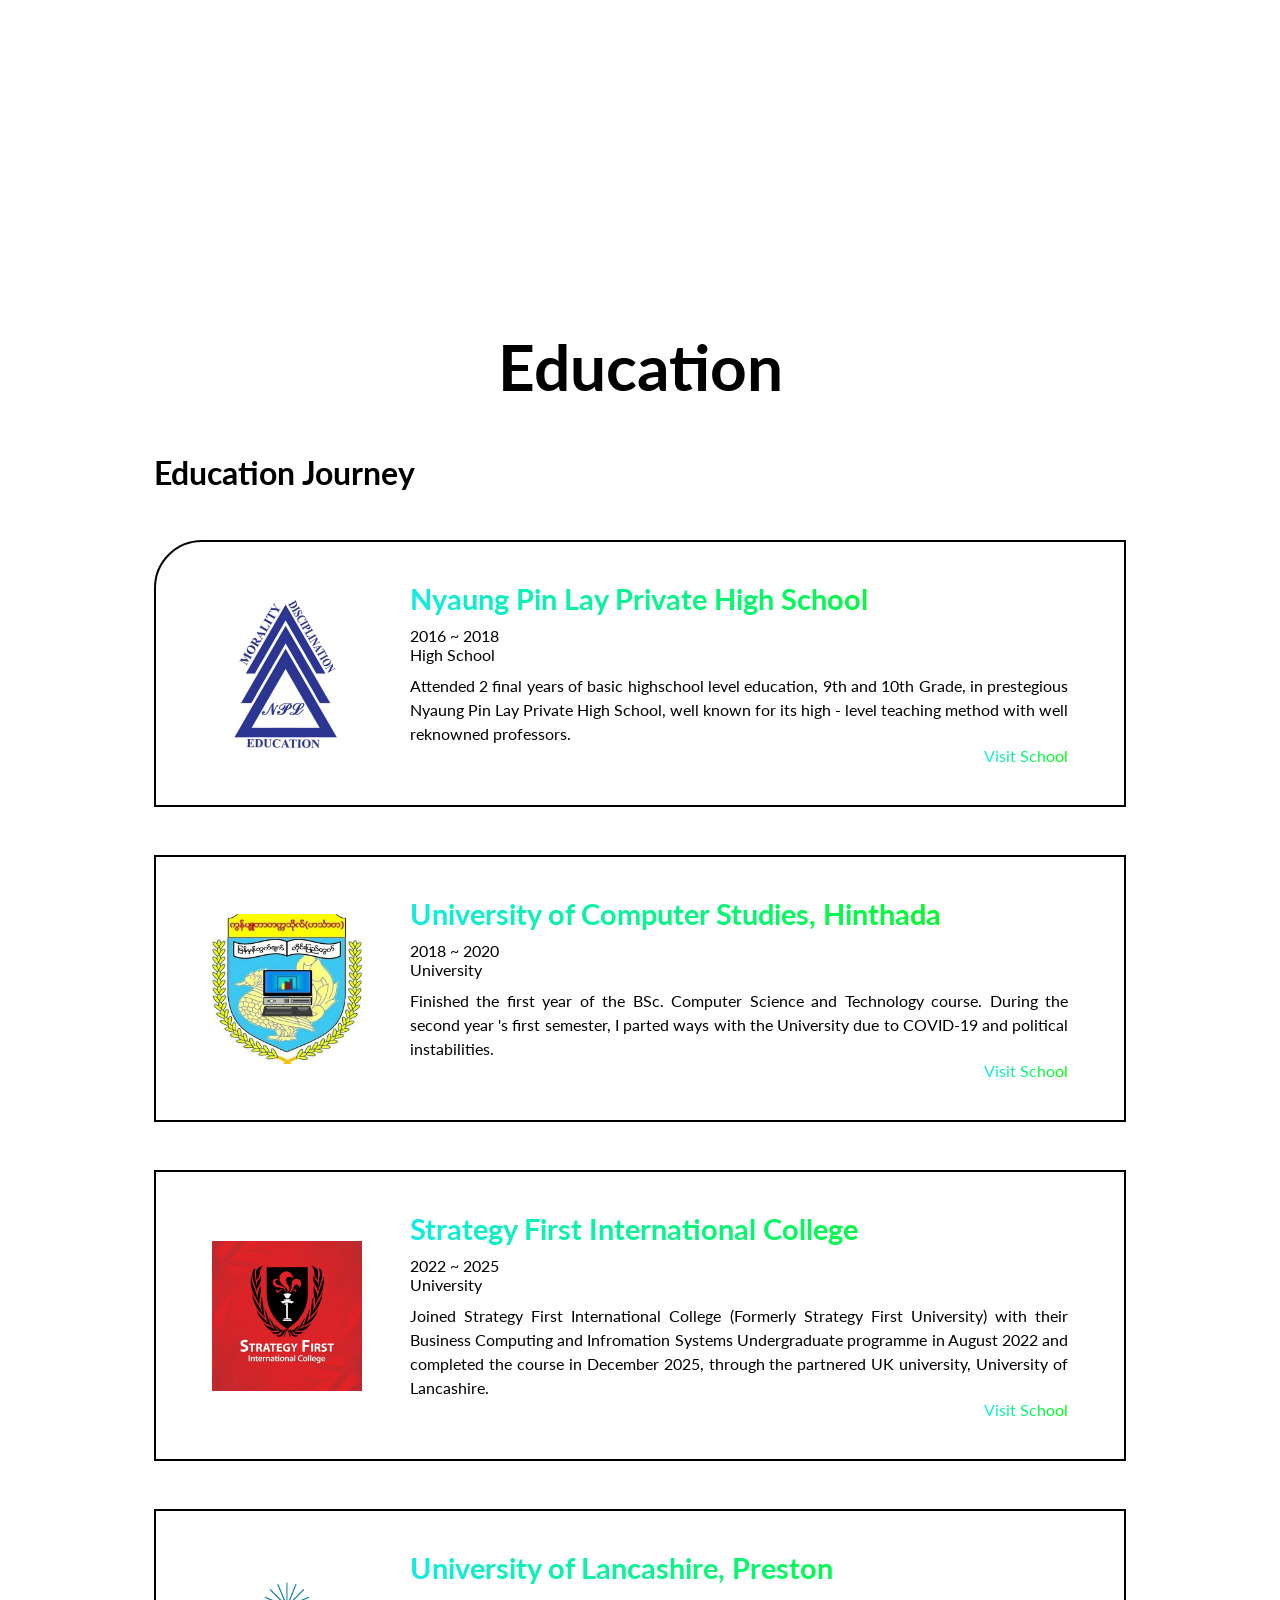
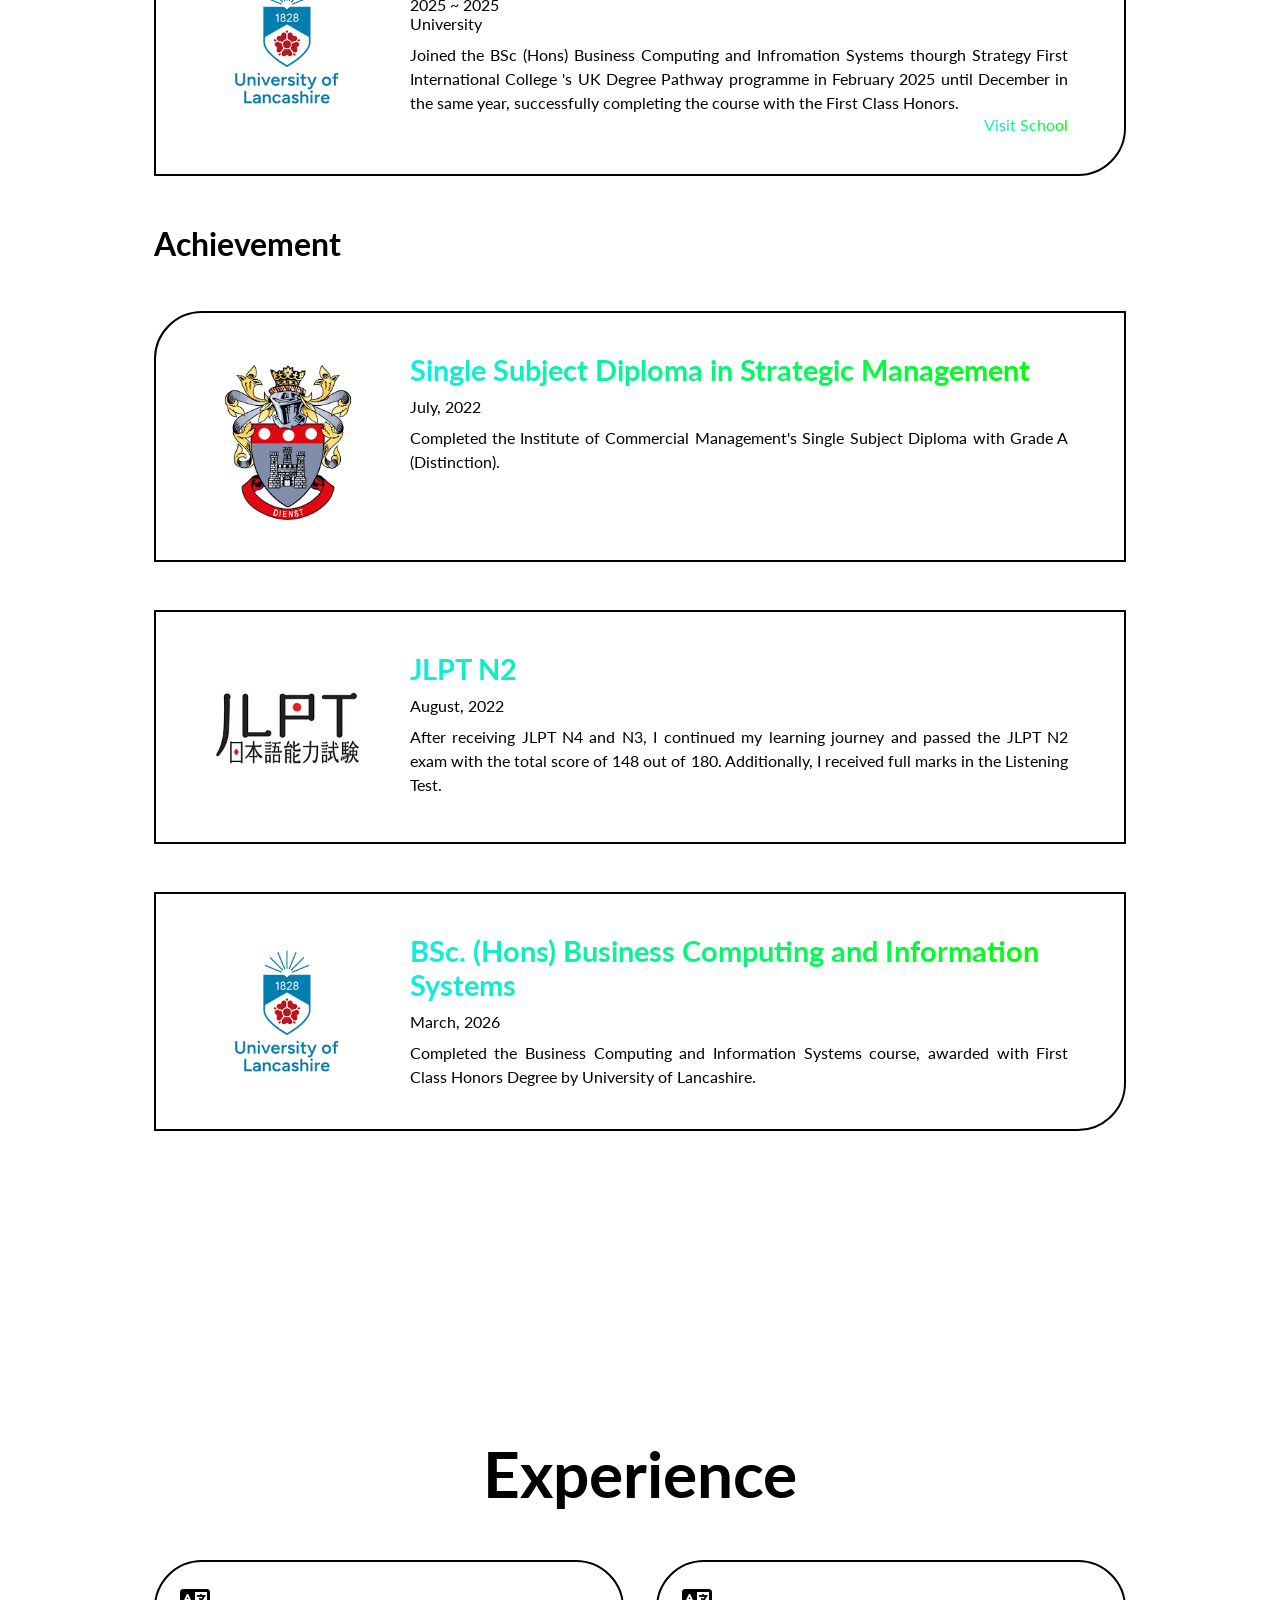
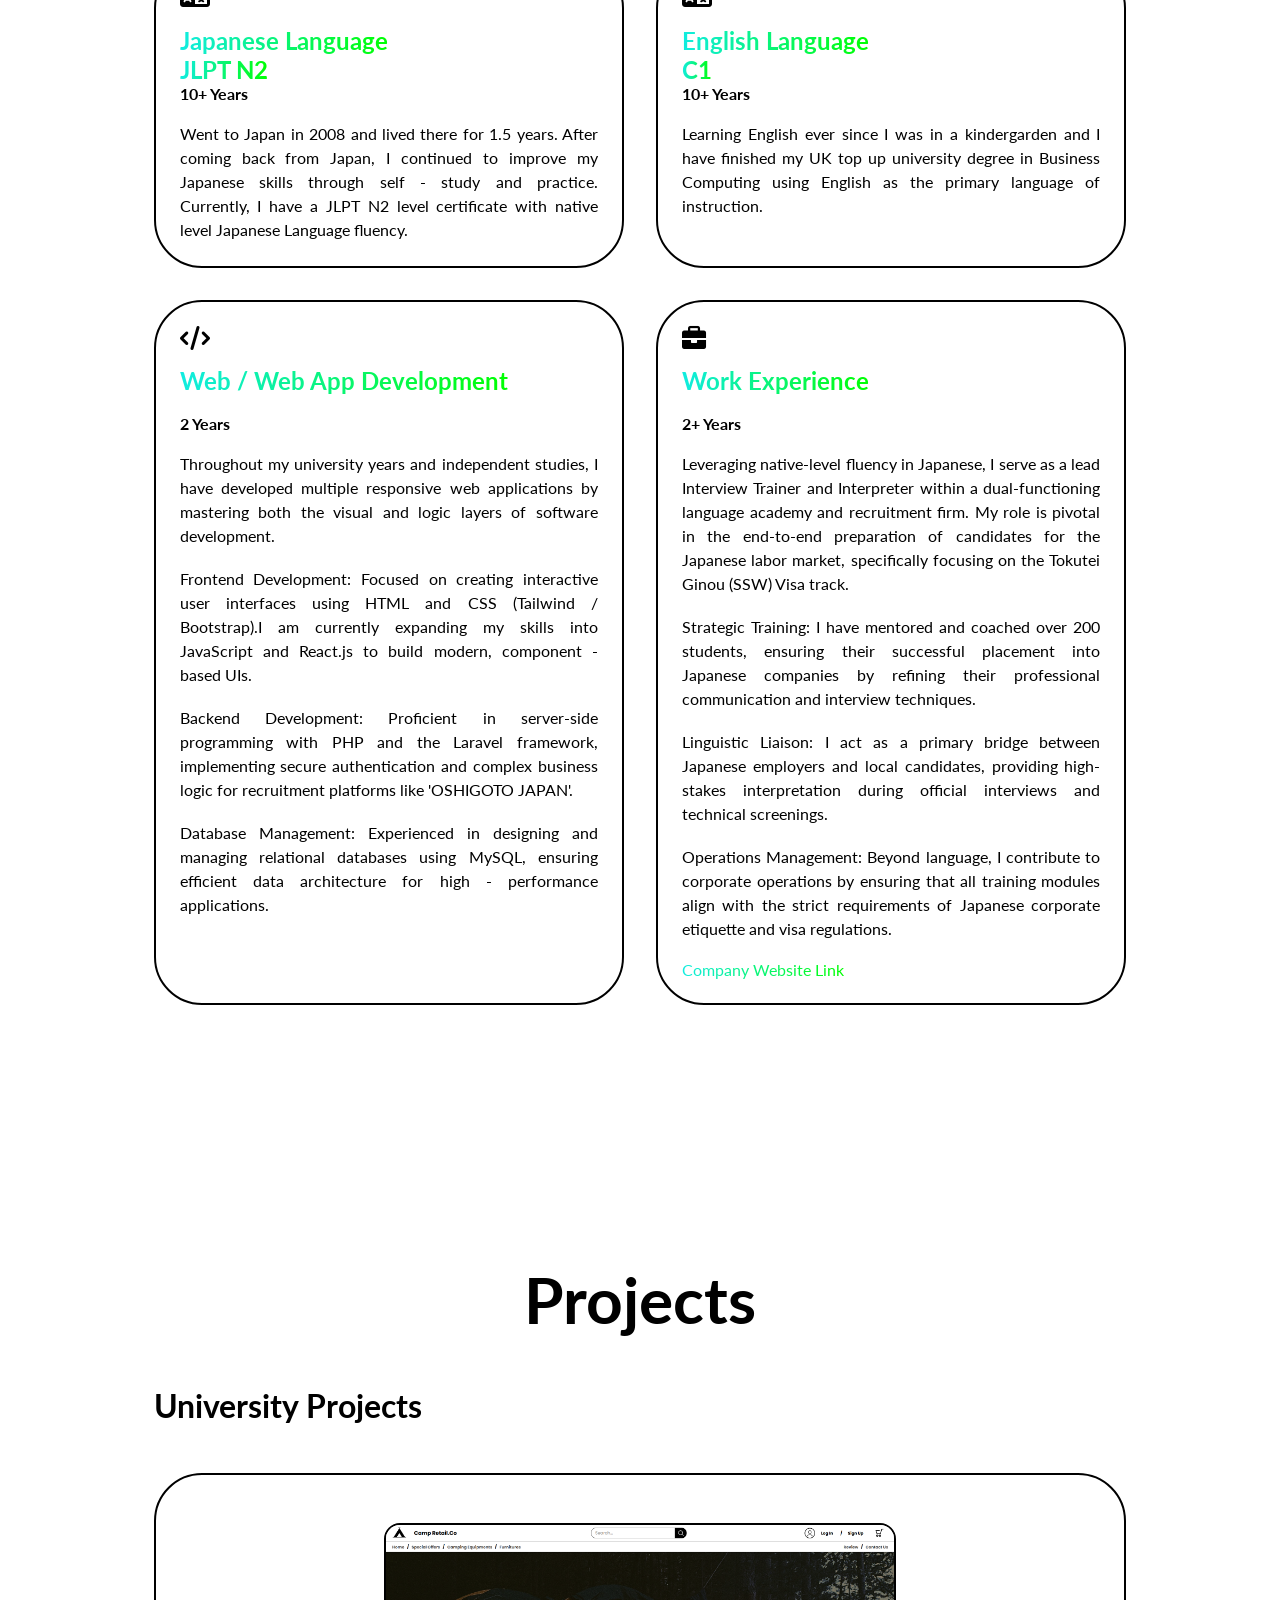
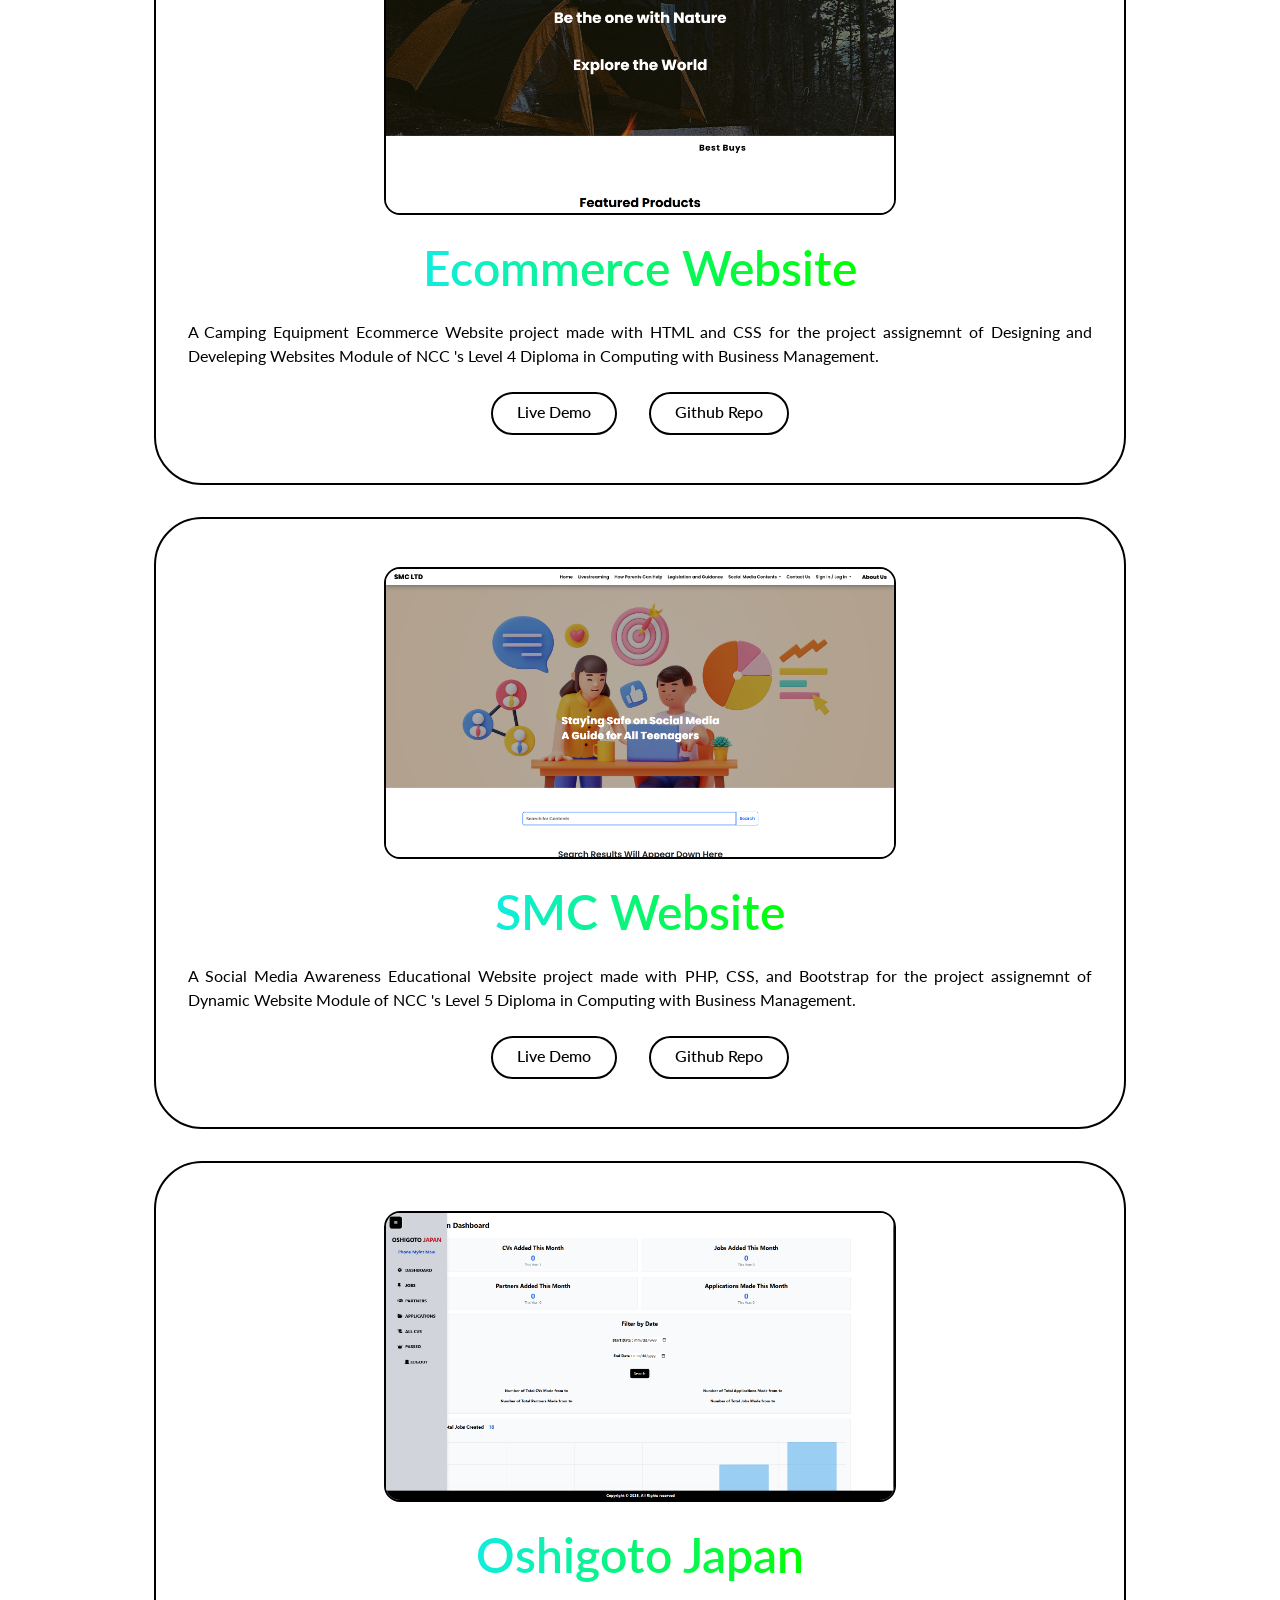
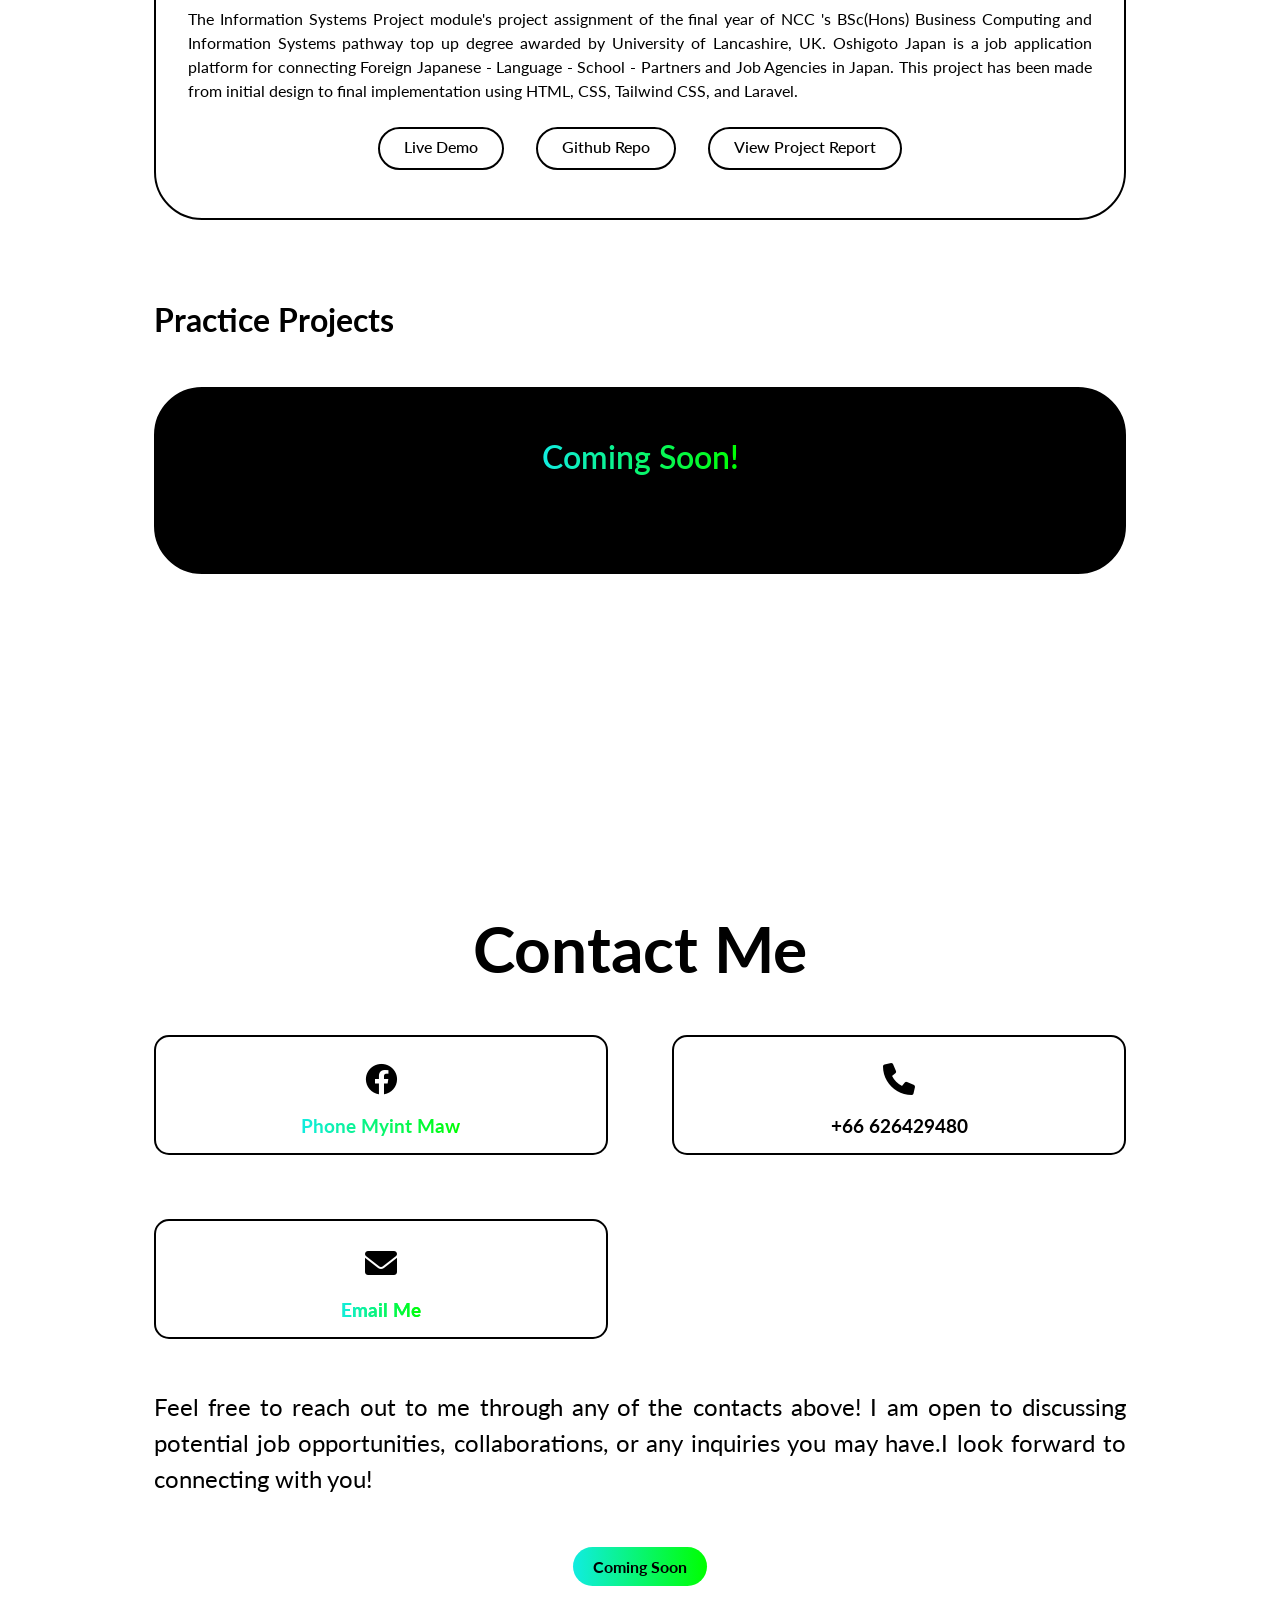
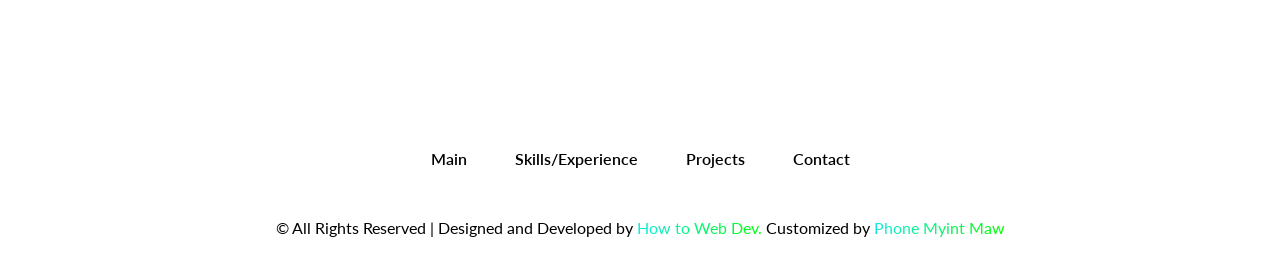
==== commit 17529067: "new" ====
--- a/index.html
+++ b/index.html
@@ -17,29 +17,34 @@
 <body>
 
     <header class="header">
-        <a href="" class="logo"><span>Phone Myint Maw</span></a>
-
+        <a href="" class="logo">
+            <span>Phone Myint Maw</span>
+        </a>
         <ul class="nav-link">
-
             <li><a href="#main">Main</a></li>
-            <li><a href="#experience">Skills/Experience</a></li>
+            <li><a href="#aboutme">About</a></li>
+            <li><a href="#education">Education</a></li>
+            <li><a href="#experience">Experience</a></li>
             <li><a href="#projects">Projects</a></li>
             <li><a href="#contact">Contact</a></li>
-            <li><button id="lang-switch" class="lang-btn"><i class="fa-solid fa-language"><span
-                            data-lang="lang-info">日本語</span></i></button>
+
+            <li>
+                <button id="lang-switch" class="lang-btn">
+                    <i class="fa-solid fa-language">
+                        <span data-lang="lang-info">
+                            日本語
+                        </span>
+                    </i>
+                </button>
             </li>
-
         </ul>
-
         <i class="fa-solid fa-bars" id="menu-icon"></i>
-
         <div class="theme-btn-section">
             <button id="theme-switch" class="theme-btn">
                 <img class="to-dark" src="images/icons/dark.svg" alt="dark icon">
                 <img class="to-light" src="images/icons/light.svg" alt="light icon">
             </button>
         </div>
-
     </header>
 
     <section id="main" class="about">
@@ -50,7 +55,8 @@
                     <h3 data-lang="main-intro">Hi, I'm</h3>
                     <h1 data-lang="main-intro-name">Phone Myint Maw</h1>
                     <span data-lang="main-intro-profession">
-                        Japanese & English Language Professional, Business IT Graduate
+                        Japanese & English Language Professional,
+                        Business IT Graduate
                     </span>
                     <h3>from</h3>
                     <div class="location">
@@ -70,12 +76,203 @@
                 </div>
 
                 <div class="socials">
-                    <a href="https://github.com/PhoneMyintMaw" target="_blank"><i class="fa-brands fa-github"></i></a>
-                    <a href="https://www.facebook.com/phone.myint.maw" target="_blank"><i
-                            class="fa-brands fa-facebook"></i></a>
-                </div>
-            </div>
-        </div>
+                    <a href="https://github.com/PhoneMyintMaw" target="_blank">
+                        <i class="fa-brands fa-github"></i>
+                    </a>
+                    <a href="https://www.facebook.com/phone.myint.maw" target="_blank">
+                        <i class="fa-brands fa-facebook"></i>
+                    </a>
+                </div>
+            </div>
+        </div>
+    </section>
+
+    <section id="aboutme" class="aboutme">
+        <h2 class="section-title" data-lang="skill-section-title">About Me</h2>
+        <div class="skill-section">
+            <div class="skill-img">
+                <img src="images/profile 2.JPEG" alt="profile pic">
+            </div>
+
+            <div class="skill-detail">
+                <h3 class="link-gradient" data-lang="skill-section-name">
+                    Name: Phone Myint Maw
+                </h3>
+                <h3 class="link-gradient" data-lang="skill-DOB">
+                    DOB: 2002.05.05
+                </h3>
+                <h3 class="link-gradient" data-lang="skill-section-nationality">
+                    Nationality: Myanmar
+                </h3>
+                <h3 class="link-gradient">
+                    <span data-lang="skill-frontend">Frontend:</span>
+                    HTML5, CSS, JavaScript, Tailwind CSS, Bootstrap
+                </h3>
+                <h3 class="link-gradient">
+                    <span data-lang="skill-backend">Backend:</span> PHP, Laravel
+                </h3>
+                <h3 class="link-gradient">
+                    <span data-lang="skill-db">Database:</span> MySQL
+                </h3>
+                <h3 class="link-gradient">
+                    <span data-lang="skill-tools">Tools:</span> Git, Composer
+                </h3>
+            </div>
+        </div>
+    </section>
+
+    <section id="education" class="education">
+        <h2 class="section-title" data-lang="edu-title">
+            Education
+        </h2>
+        <div class="education-division">
+            <h3 data-lang="edu-subtitle-1">
+                Education Journey
+            </h3>
+
+            <div class="edu-journey-container">
+                <div class="edu-info">
+                    <div class="edu-card">
+                        <div class="edu-img">
+                            <img src="images/schools/NPL.jpg" alt="NPL">
+                        </div>
+                        <div>
+                            <h4 class="link-gradient" data-lang="edu-sch1-name">Nyaung Pin Lay Private High School</h4>
+                            <span>2016 ~ 2018</span><br>
+                            <span data-lang="edu-sch1-type">High School</span>
+                            <p data-lang="edu-sch1-desc">
+                                Attended 2 final years of basic highschool level education, 9th and 10th Grade, in
+                                prestegious Nyaung Pin Lay Private High School, well known for its high-level teaching
+                                method with well reknowned professors.
+                            </p>
+                            <span class="school-link">
+                                <a data-lang="edu-sch-link" class="link-gradient"
+                                    href="https://www.facebook.com/profile.php?id=100070041143194">Visit School</a>
+                            </span>
+
+                        </div>
+                    </div>
+                    <div class="edu-card">
+                        <div class="edu-img">
+                            <img src="images/schools/UCSH.jpg" alt="ucsh">
+                        </div>
+                        <div>
+                            <h4 class="link-gradient" data-lang="edu-sch2-name">University of Computer Studies, Hinthada
+                            </h4>
+                            <span>2018 ~ 2020</span><br>
+                            <span data-lang="edu-sch2-type">University</span>
+                            <p data-lang="edu-sch2-desc">
+                                Finished the first year of the BSc. Computer Science and Technology course. During the
+                                second year's first semester, I parted ways with the University due to COVID-19 and
+                                political instabilities.
+                            </p>
+                            <span class="school-link">
+                                <a data-lang="edu-sch-link" class="link-gradient" href="https://ucsh.edu.mm/">Visit
+                                    School</a>
+                            </span>
+                        </div>
+                    </div>
+                    <div class="edu-card">
+                        <div class="edu-img">
+                            <img src="images/schools/SFU.jpg" alt="sfu">
+                        </div>
+                        <div>
+                            <h4 class="link-gradient" data-lang="edu-sch3-name">Strategy First International College
+                            </h4>
+                            <span>2022 ~ 2025</span><br>
+                            <span data-lang="">University</span>
+                            <p data-lang="edu-sch3-desc">
+                                Joined Strategy First International College (Formerly Strategy First University) with
+                                their Business Computing and Infromation Systems Undergraduate programme in August 2022
+                                and completed the course in December 2025, through the partnered UK university,
+                                University of Lancashire.
+                            </p>
+                            <span class="school-link">
+                                <a class="link-gradient"
+                                    href="https://www.facebook.com/StrategyFirstInternationalCollege"
+                                    data-lang="edu-sch-link">Visit
+                                    School</a>
+                            </span>
+                        </div>
+                    </div>
+                    <div class="edu-card">
+                        <div class="edu-img">
+                            <img src="images/schools/UCLAN.png" alt="">
+                        </div>
+                        <div>
+                            <h4 class="link-gradient" data-lang="edu-sch4-name">University of Lancashire, Preston</h4>
+                            <span>2025 ~ 2025</span><br>
+                            <span data-lang="edu-sch4-type">University</span>
+                            <p data-lang="edu-sch4-desc">
+                                Joined the BSc (Hons) Business Computing and Infromation Systems thourgh Strategy First
+                                International College's UK Degree Pathway programme in February 2025 until December in
+                                the same year, successfully completing the course with the First Class Honors.
+                            </p>
+                            <span class="school-link">
+                                <a class="link-gradient" href="https://www.lancashire.ac.uk/" data-lang="edu-sch-link">
+                                    Visit School</a>
+                            </span>
+                        </div>
+                    </div>
+                </div>
+            </div>
+
+
+        </div>
+
+        <div class="education-division">
+            <h3 data-lang="edu-subtitle-2">
+                Achievements
+            </h3>
+            <div class="edu-info">
+                <div class="edu-card">
+                    <div class="edu-img">
+                        <img src="images/certificates-logo/ICM.png" alt="jlpt">
+                    </div>
+                    <div>
+                        <h4 class="link-gradient" data-lang="edu-acv1-name">Single Subject Diploma in Strategic
+                            Management</h4>
+                        <span data-lang="edu-acv1-date">July, 2022</span><br>
+                        <p data-lang="edu-acv1-desc">
+                            Completed the Institute of Commercial Management's Single Subject Diploma with Grade A
+                            (Distinction).
+                        </p>
+                    </div>
+                </div>
+                <div class="edu-card">
+                    <div class="edu-img">
+                        <img src="images/certificates-logo/JLPT.webp" alt="jlpt">
+                    </div>
+                    <div>
+                        <h4 class="link-gradient" data-lang="edu-acv2-name">JLPT N2</h4>
+                        <span data-lang="edu-acv2-date">August, 2022</span><br>
+                        <p data-lang="edu-acv2-desc">
+                            After receiving JLPT N4 and N3, I continued my learning journey and passed the JLPT N2 exam
+                            with the total score of 148 out of 180. Additionally, I received full marks in the Listening
+                            Test.
+                        </p>
+                    </div>
+                </div>
+
+                <div class="edu-card">
+                    <div class="edu-img">
+                        <img src="images/certificates-logo/UCLAN.png" alt="jlpt">
+                    </div>
+                    <div>
+                        <h4 class="link-gradient" data-lang="edu-acv3-name">BSc. (Hons) Business Computing and
+                            Information Systems</h4>
+                        <span data-lang="edu-acv3-date">March, 2026</span><br>
+                        <p data-lang="edu-acv3-desc">
+                            Completed the Business Computing and Information Systems course, awarded with First Class
+                            Honors Degree by University of Lancashire.
+                        </p>
+                    </div>
+                </div>
+            </div>
+
+        </div>
+
+
     </section>
 
     <section id="experience" class="experience">
@@ -85,79 +282,101 @@
         <div class="experience-info">
 
             <div class="grid">
+
                 <div class="grid-card">
                     <i class="fa-solid fa-language"></i>
-                    <span data-lang="experience-title-1">Japanese Language</span><span>JLPT N2</span>
+                    <span data-lang="experience-title-1">
+                        Japanese Language
+                    </span>
+                    <span>JLPT N2</span>
                     <h4 data-lang="experience-title-1-years">10+ Years</h4><br>
-                    <p data-lang="experience-title-1-desc">Went to Japan in 2008 and lived there for 1.5 years. After
+                    <p data-lang="experience-title-1-desc">
+                        Went to Japan in 2008 and lived there for 1.5 years. After
                         coming back from Japan, I continued to
-                        improve my Japanese skills through self-study and practice. Currently, I have a JLPT N2 level
-                        certificate with native level Japanese Language fluency.</p>
+                        improve my Japanese skills through self-study and practice.
+                        Currently, I have a JLPT N2 level certificate with native
+                        level Japanese Language fluency.
+                    </p>
                 </div>
                 <div class="grid-card">
                     <i class="fa-solid fa-language"></i>
-                    <span data-lang="experience-title-2">English Language</span><span>C1</span>
+                    <span data-lang="experience-title-2">
+                        English Language
+                    </span>
+                    <span>C1</span>
                     <h4 data-lang="experience-title-2-years">10+ Years</h4><br>
-                    <p data-lang="experience-title-2-desc">Learning English ever since I was in a kindergarden and I
-                        have
-                        finished my UK top up
-                        university
-                        degree
-                        in Business Computing using English as the primary language of instruction.</p>
+                    <p data-lang="experience-title-2-desc">
+                        Learning English ever since I was in a kindergarden and I have
+                        finished my UK top up university degree in Business Computing
+                        using English as the primary language of instruction.
+                    </p>
                 </div>
                 <div class="grid-card">
                     <i class="fa-solid fa-code"></i>
-                    <span data-lang="experience-title-3">Web / Web App Development</span><br>
+                    <span data-lang="experience-title-3">
+                        Web / Web App Development
+                    </span>
+                    <br>
                     <h4 data-lang="experience-title-3-years">3 Years</h4><br>
-                    <p data-lang="experience-title-3-desc">Developed multiple responsive and interactive websites and
-                        web
-                        applications as
-                        assignment
-                        projects throughout the university years, and improving my skills continuously to land an IT job
-                        in Japan.</p>
+                    <p data-lang="experience-title-3-desc">
+                        Throughout my university years and independent studies, I have developed multiple responsive web
+                        applications by mastering both the visual and logic layers of software development.
+                    </p>
+                    <br>
+                    <div>
+                        <p data-lang="experience-title-3-desc1">
+                            Frontend Development: Focused on creating interactive user interfaces using HTML and CSS
+                            (Tailwind / Bootstrap).I am currently expanding my skills into JavaScript and React.js to
+                            build
+                            modern, component - based UIs.
+                        </p><br>
+                        <p data-lang="experience-title-3-desc2">
+                            Backend Development: Proficient in server-side programming with PHP and the Laravel
+                            framework,
+                            implementing secure authentication and complex business logic for recruitment platforms like
+                            "OSHIGOTO JAPAN."
+                        </p><br>
+                        <p data-lang="experience-title-3-desc3">
+                            Database Management: Experienced in designing and managing relational databases using MySQL,
+                            ensuring efficient data architecture for high-performance applications.
+                        </p>
+                    </div>
                 </div>
                 <div class="grid-card">
                     <i class="fa-solid fa-briefcase"></i>
                     <span data-lang="experience-title-4">Work Experience</span><br>
                     <h4 data-lang="experience-title-4-years">2+ Years</h4><br>
-                    <p data-lang="experience-title-4-desc"> Utilizing my fluency in Japanese Language, I am currently
-                        working
-                        as Interview
-                        Trainer / Interviewer / Interpreter at Japanese Language School and Job Agency, which has sent
-                        over 600 students to Japan through Tokutei SSW Visa.<br><br>
-                    </p><br>
+                    <p data-lang="experience-title-4-desc">
+                        Leveraging native-level fluency in Japanese, I serve as a lead Interview Trainer and Interpreter
+                        within a dual-functioning language academy and recruitment firm. My role is pivotal in the
+                        end-to-end preparation of candidates for the Japanese labor market, specifically focusing on the
+                        Tokutei Ginou (SSW) Visa track.
+                    </p>
+                    <br>
+                    <div>
+                        <p data-lang="experience-title-4-desc1">
+                            Strategic Training: I have mentored and coached 200 students, ensuring their successful
+                            placement into Japanese companies by refining their professional communication and interview
+                            techniques.
+                        </p><br>
+                        <p data-lang="experience-title-4-desc2">
+                            Linguistic Liaison: I act as a primary bridge between Japanese employers and local
+                            candidates, providing high-stakes interpretation during official interviews and technical
+                            screenings.
+                        </p><br>
+                        <p data-lang="experience-title-4-desc3">
+                            Operations Management: Beyond language, I contribute to corporate operations by ensuring
+                            that all training modules align with the strict requirements of Japanese corporate etiquette
+                            and visa regulations.
+                        </p>
+                    </div>
+                    <br>
                     <a data-lang="experience-title-4-link" class="link-gradient"
-                        href="https://jmts-mm.com/en/profile-e/staff-e/" target="_blank">Company Website Link</a>
-                </div>
-
-            </div>
-
-            <div class="skill-section">
-                <div class="skill-img">
-                    <img src="images/profile 2.JPEG" alt="profile pic">
-                </div>
-
-                <div class="skill-detail">
-                    <h3 class="link-gradient" data-lang="skill-section-name">
-                        Name: Phone Myint Maw
-                    </h3>
-                    <h3 class="link-gradient" data-lang="skill-section-nationality">
-                        Nationality: Myanmar
-                    </h3>
-                    <h3 class="link-gradient">
-                        <span data-lang="skill-frontend">Frontend:</span> HTML5, CSS, JavaScript, Tailwind CSS,
-                        Bootstrap
-                    </h3>
-                    <h3 class="link-gradient">
-                        <span data-lang="skill-backend">Backend:</span> PHP, Laravel
-                    </h3>
-                    <h3 class="link-gradient">
-                        <span data-lang="skill-db">Database:</span> MySQL
-                    </h3>
-                    <h3 class="link-gradient">
-                        <span data-lang="skill-tools">Tools:</span> Git, Composer
-                    </h3>
-                </div>
+                        href="https://jmts-mm.com/en/profile-e/staff-e/" target="_blank">
+                        Company Website Link
+                    </a>
+                </div>
+
             </div>
 
         </div>
@@ -175,101 +394,94 @@
                     <img src="images/websites/L4DCBM.png" alt="L4 DCBM Project">
                     <h3 data-lang="project-title-1">Ecommerce Website</h3>
                     <p data-lang="project-title-1-desc">
-                        A Camping Equipment Ecommerce Website project made with HTML and CSS for the project assignemnt
-                        of Designing and Develeping Websites Module of NCC's Level 4 Diploma in Computing with Business
-                        Management.
+                        A Camping Equipment Ecommerce Website project made with
+                        HTML and CSS for the project assignemnt of Designing and
+                        Develeping Websites Module of NCC's Level 4 Diploma in
+                        Computing with Business Management.
                     </p>
                     <div class="btn-group">
-                        <a data-lang="project-btn-live" class="btn" href="/camping" target="_blank">Live Demo</a>
+                        <a data-lang="project-btn-live" class="btn" href="/camping" target="_blank">
+                            Live Demo
+                        </a>
                         <a data-lang="project-btn-repo" class="btn link-black"
                             href="https://github.com/PhonemyintMaw/SFU-L4-Camping-Equipment.git" target="_blank">Github
-                            Repo</a>
+                            Repo
+                        </a>
                     </div>
                 </div>
                 <div class="project-card">
                     <img src="images/websites/L5DCBM.png" alt="">
                     <h3 data-lang="project-title-2">SMC Website</h3>
-                    <p data-lang="project-title-2-desc">A Social Media Awareness Educational Website project made with
-                        PHP,
-                        CSS,
-                        and Bootstrap
-                        for the
-                        project
-                        assignemnt of Dynamic Website Module of NCC's Level 5 Diploma in Computing with
-                        Business
-                        Management</p>
+                    <p data-lang="project-title-2-desc">
+                        A Social Media Awareness Educational Website project
+                        made with PHP, CSS, and Bootstrap for the project
+                        assignemnt of Dynamic Website Module of NCC's Level 5
+                        Diploma in Computing with Business Management
+                    </p>
                     <div class="btn-group">
-                        <a data-lang="project-btn-live" class="btn" href="/smc" target="_blank">Live Demo</a>
+                        <a data-lang="project-btn-live" class="btn" href="/smc" target="_blank">
+                            Live Demo
+                        </a>
                         <a data-lang="project-btn-repo" class="btn link-black"
-                            href="https://github.com/PhonemyintMaw/SFU-L5-SMC.git" target="_blank">Github
-                            Repo</a>
+                            href="https://github.com/PhonemyintMaw/SFU-L5-SMC.git" target="_blank">
+                            Github Repo
+                        </a>
                     </div>
                 </div>
                 <div class="project-card">
                     <img src="images/websites/UCLANL61.png" alt="">
                     <h3 data-lang="project-title-3">Oshigoto Japan</h3>
-                    <p data-lang="project-title-3-desc">The Information Systems Project module's project assignment of
-                        the
-                        final
-                        year of NCC's
-                        BSc (Hons)
-                        Business Computing
-                        and
-                        Information Systems pathway top up
-                        degree awarded by University of Lancashire, UK.
-                        Oshigoto Japan is a job application platform for connecting Foreign
-                        Japanese-Language-School-Partners and Job
-                        Agencies in Japan.
-                        This project has been made from initial design to
-                        final implementation using HTML, CSS, Tailwind CSS, and Laravel.</p>
+                    <p data-lang="project-title-3-desc">
+                        The Information Systems Project module's project
+                        assignment of the final year of NCC's
+                        BSc (Hons) Business Computing and Information Systems
+                        pathway top up degree awarded by University of Lancashire,
+                        UK. Oshigoto Japan is a job application platform for
+                        connecting Foreign Japanese-Language-School-Partners and Job
+                        Agencies in Japan. This project has been made from initial
+                        design to final implementation using HTML, CSS, Tailwind CSS,
+                        and Laravel.
+                    </p>
                     <div class="btn-group">
-                        <a data-lang="project-btn-live" class="btn" href="/oshigoto/public/" target="_blank">Live
-                            Demo</a>
+                        <a data-lang="project-btn-live" class="btn" href="/oshigoto/public/" target="_blank">
+                            Live Demo
+                        </a>
                         <a data-lang="project-btn-repo" class="btn"
-                            href="https://github.com/PhonemyintMaw/UCLAN-L6-Laravel---Oshigoto.git"
-                            target="_blank">Github
-                            Repo</a>
+                            href="https://github.com/PhonemyintMaw/UCLAN-L6-Laravel---Oshigoto.git" target="_blank">
+                            Github Repo
+                        </a>
                         <a data-lang="project-btn-report" class="btn"
                             href="/report/200495_Phone Myint Maw_ISP Final Report_Autumn 2025.pdf" target="_blank">View
-                            Project Report</a>
-                    </div>
-                </div>
-
+                            Project Report
+                        </a>
+                    </div>
+                </div>
             </div>
         </div>
 
         <div class="projects-division">
             <h3 data-lang="project-practice">Practice Projects</h3>
             <!-- Placeholder for future projects -->
+
             <div class="coming-soon">
                 <h3>Coming Soon!</h3>
             </div>
-
-        </div>
-
-
-
-
+        </div>
     </section>
 
-
-
     <section id="contact" class="contact">
-
-        <h2 data-lang="contact-title" class="section-title">Contact Me</h2>
-
+        <h2 data-lang="contact-title" class="section-title">
+            Contact Me
+        </h2>
         <div class="contact-section">
-
             <a class="contact-card" href="https://www.facebook.com/phone.myint.maw" target="_blank">
                 <div class="contact-card-upper">
                     <i class="fa-brands fa-facebook"></i>
                 </div>
-
                 <div class="contact-card-lower">
                     <h3 class="link-gradient">Phone Myint Maw</h3>
                 </div>
             </a>
-
             <div class="contact-card">
                 <div class="contact-card-upper">
                     <i class="fa-solid fa-phone "></i>
@@ -278,7 +490,6 @@
                     <h3 class="contact-num">+66 626429480</h3>
                 </div>
             </div>
-
             <a class="contact-card" href="email.html">
                 <div>
                     <div class="contact-card-upper">
@@ -290,24 +501,16 @@
                     </div>
                 </div>
             </a>
-
-        </div>
-
+        </div>
         <div class="contact-moreinfo">
-
-            <p data-lang="contact-moreinfo-desc">Feel free to reach out to me through any of the contacts above! I am
-                open to discussing
-                potential job opportunities, collaborations, or any inquiries you may have. I look forward to
-                connecting with you!</p>
-
+            <p data-lang="contact-moreinfo-desc">
+                Feel free to reach out to me through any of the contacts above! I am
+                open to discussing potential job opportunities, collaborations, or
+                any inquiries you may have. I look forward to connecting with you!
+            </p>
             <button class="visit-btn">Coming Soon</button> <!-- Wesite Button -->
         </div>
-
-
-
     </section>
-
-
 
     <footer>
         <ul>
@@ -316,11 +519,12 @@
             <li><a href="#projects">Projects</a></li>
             <li><a href="#contact">Contact</a></li>
         </ul>
-
         <p class="copyright">
             © All Rights Reserved | Designed and Developed by
-            <a class="link-gradient" href="https://youtu.be/NWZQkwXtHJo?si=r0a_pBISPK3tS9-r" target="_blank">How to Web
-                Dev</a>
+            <a class="link-gradient" href="https://youtu.be/NWZQkwXtHJo?si=r0a_pBISPK3tS9-r" target="_blank">
+                How to Web Dev.
+            </a>
+            Customized by <span class="link-gradient">Phone Myint Maw</span>
         </p>
     </footer>
 
--- a/css/styles.css
+++ b/css/styles.css
@@ -1,6 +1,6 @@
 :root {
     --bg: rgba(255, 255, 255);
-    --bg-head: rgba(0, 0, 0, 0.918);
+    --bg-head: rgba(0, 0, 0, 0.7);
     --light: black;
     --reverse-light: white;
     --light-border: 2px solid rgb(0, 0, 0);
@@ -11,7 +11,7 @@
 
 [data-theme="dark"] {
     --bg: rgba(0, 0, 0, 0.918);
-    --bg-head: rgba(255, 255, 255, 0.562);
+    --bg-head: rgba(255, 255, 255, 0.432);
     --light: white;
     --reverse-light: black;
     --light-border: 2px solid rgb(255, 255, 255);
@@ -42,9 +42,11 @@
 
 p {
     text-align: justify;
-}
-
-/* HEAD */
+    line-height: 1.5;
+}
+
+
+/* MENU BAR */
 
 header {
     position: fixed;
@@ -64,7 +66,7 @@
 }
 
 .logo {
-    color: var(--reverse-light);
+    color: white;
     font-size: 1.3rem;
     font-weight: 600;
     text-wrap: nowrap;
@@ -83,7 +85,7 @@
 
 ul li a {
     position: relative;
-    color: var(--reverse-light);
+    color: white;
     font-weight: 400;
 }
 
@@ -168,6 +170,7 @@
     display: none;
 }
 
+
 /* MAIN */
 
 section {
@@ -282,21 +285,115 @@
     margin-bottom: 3rem;
 }
 
-
-/* Experience */
-
-.experience-info {
-    display: flex;
-    align-items: center;
-    justify-content: center;
-    gap: 5rem;
+/* ABOUT */
+
+.skill-section {
+    background-color: var(--light);
+    color: var(--light);
+    border-radius: 3rem;
+    padding: 1.5rem;
+    display: flex;
+    align-items: center;
+    cursor: pointer;
+    transition: 0.3s ease-in-out;
+}
+
+.skill-section h3 {
+    margin-bottom: 10px;
 }
 
 .skill-img img {
     width: 20vw;
-    border-radius: 1rem;
-    margin-bottom: 30px;
-}
+    border-radius: 3rem;
+}
+
+.skill-detail {
+    margin-left: 3rem;
+}
+
+/* Education */
+
+.edu-journey-container {
+    display: flex;
+    justify-content: center;
+}
+
+.education-division {
+    margin-bottom: 3rem;
+}
+
+.edu-info {
+    display: grid;
+    grid-template-columns: repeat(1, 1fr);
+    gap: 3rem;
+}
+
+.edu-card {
+    display: grid;
+    grid-template-columns: 1fr 5fr;
+    border: var(--light-border);
+    padding: 1rem 2rem;
+    transition: 0.3s ease-in-out;
+    color: var(--light);
+}
+
+.edu-card:hover {
+    transform: scale(1.02);
+    background-color: var(--light);
+    color: var(--reverse-light);
+}
+
+
+.edu-card:first-child {
+    border-top-left-radius: 3rem;
+}
+
+.edu-card:last-child {
+    border-bottom-right-radius: 3rem;
+}
+
+.edu-card img {
+    width: 150px;
+}
+
+.edu-img {
+    display: flex;
+    justify-content: center;
+    align-items: center;
+}
+
+.edu-card h4 {
+    margin-bottom: 10px;
+    font-size: 1.8rem;
+}
+
+.edu-card p {
+    margin-top: 10px;
+}
+
+.edu-card div {
+    padding: 1.5rem;
+}
+
+.school-link {
+    display: flex;
+    justify-content: end;
+    margin: 0;
+    padding: 0;
+}
+
+
+
+/* Experience */
+
+.experience-info {
+    display: flex;
+    align-items: center;
+    justify-content: center;
+    gap: 5rem;
+}
+
+
 
 .grid {
     display: grid;
@@ -336,26 +433,14 @@
     color: transparent;
 }
 
-.skill-section {
-    display: flex;
-    flex-direction: column;
-    border: var(--light-border);
-    border-radius: 3rem;
-    padding: 3rem;
-    background-color: black;
-}
-
-.skill-section h3 {
-    margin-bottom: 10px;
-}
-
 /* Projects */
 
 .projects-division {
     margin-bottom: 5rem;
 }
 
-.projects-division h3 {
+.projects-division h3:first-child,
+.education-division h3 {
     font-size: 2rem;
     margin-bottom: 3rem;
 }
@@ -432,7 +517,9 @@
     background: linear-gradient(to right, rgb(17, 236, 225), rgb(0, 255, 0));
     background-clip: text;
     color: transparent;
-}
+
+}
+
 
 /* Contact */
 
@@ -604,7 +691,7 @@
 
 }
 
-@media (max-width: 880px) {
+@media (max-width: 1080px) {
     header #menu-icon {
         display: block;
     }
@@ -643,6 +730,30 @@
         font-size: 1.5rem;
     }
 
+    .grid {
+        grid-template-columns: repeat(2, 1fr);
+    }
+
+    .skill-section {
+        flex-direction: column;
+        padding: 3rem;
+    }
+
+    .skill-detail {
+        margin-left: 0;
+        margin-top: 3rem;
+    }
+
+    .edu-card {
+        grid-template-columns: 2fr 4fr;
+    }
+
+    .edu-card img {}
+
+}
+
+@media (max-width: 880px) {
+
     .about-container {
         flex-direction: column;
     }
@@ -666,6 +777,11 @@
 
     .skill-img {
         width: 90%;
+    }
+
+    .edu-card {
+        display: flex;
+        flex-direction: column;
     }
 }
 
